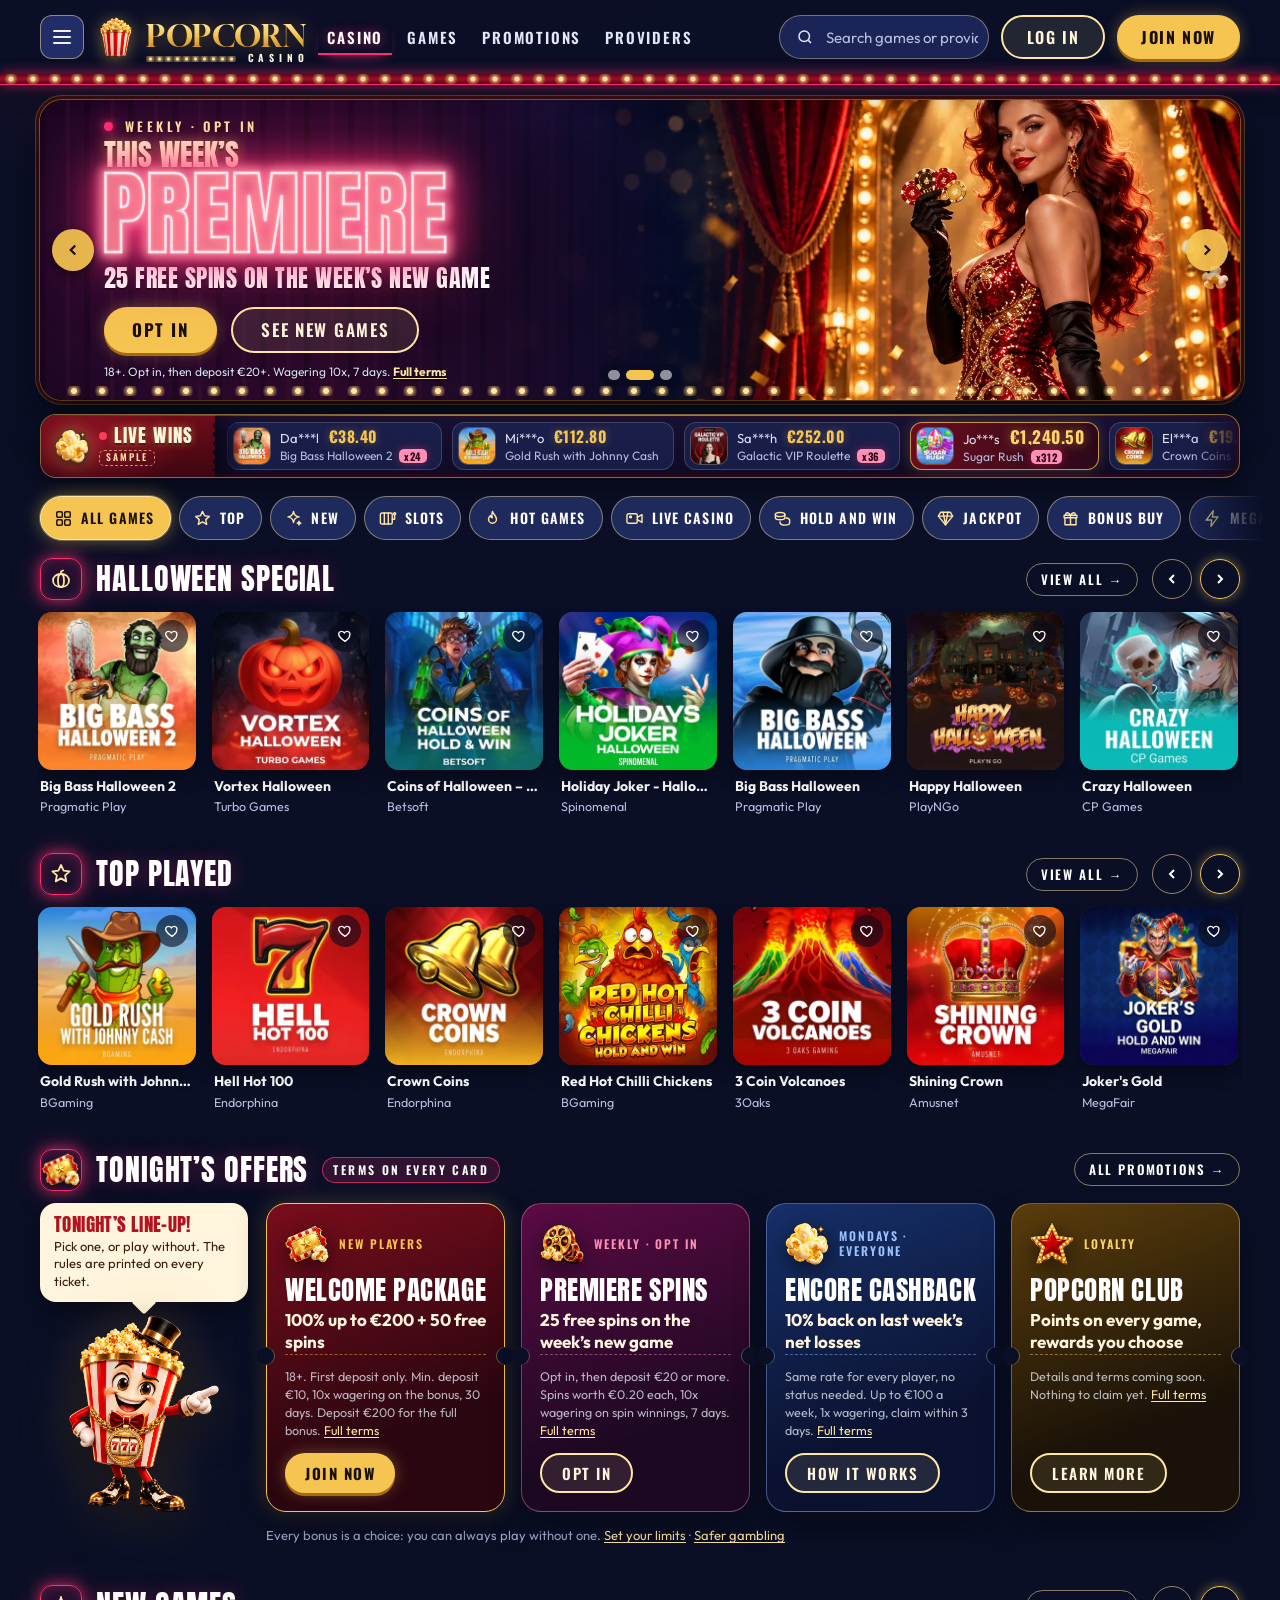
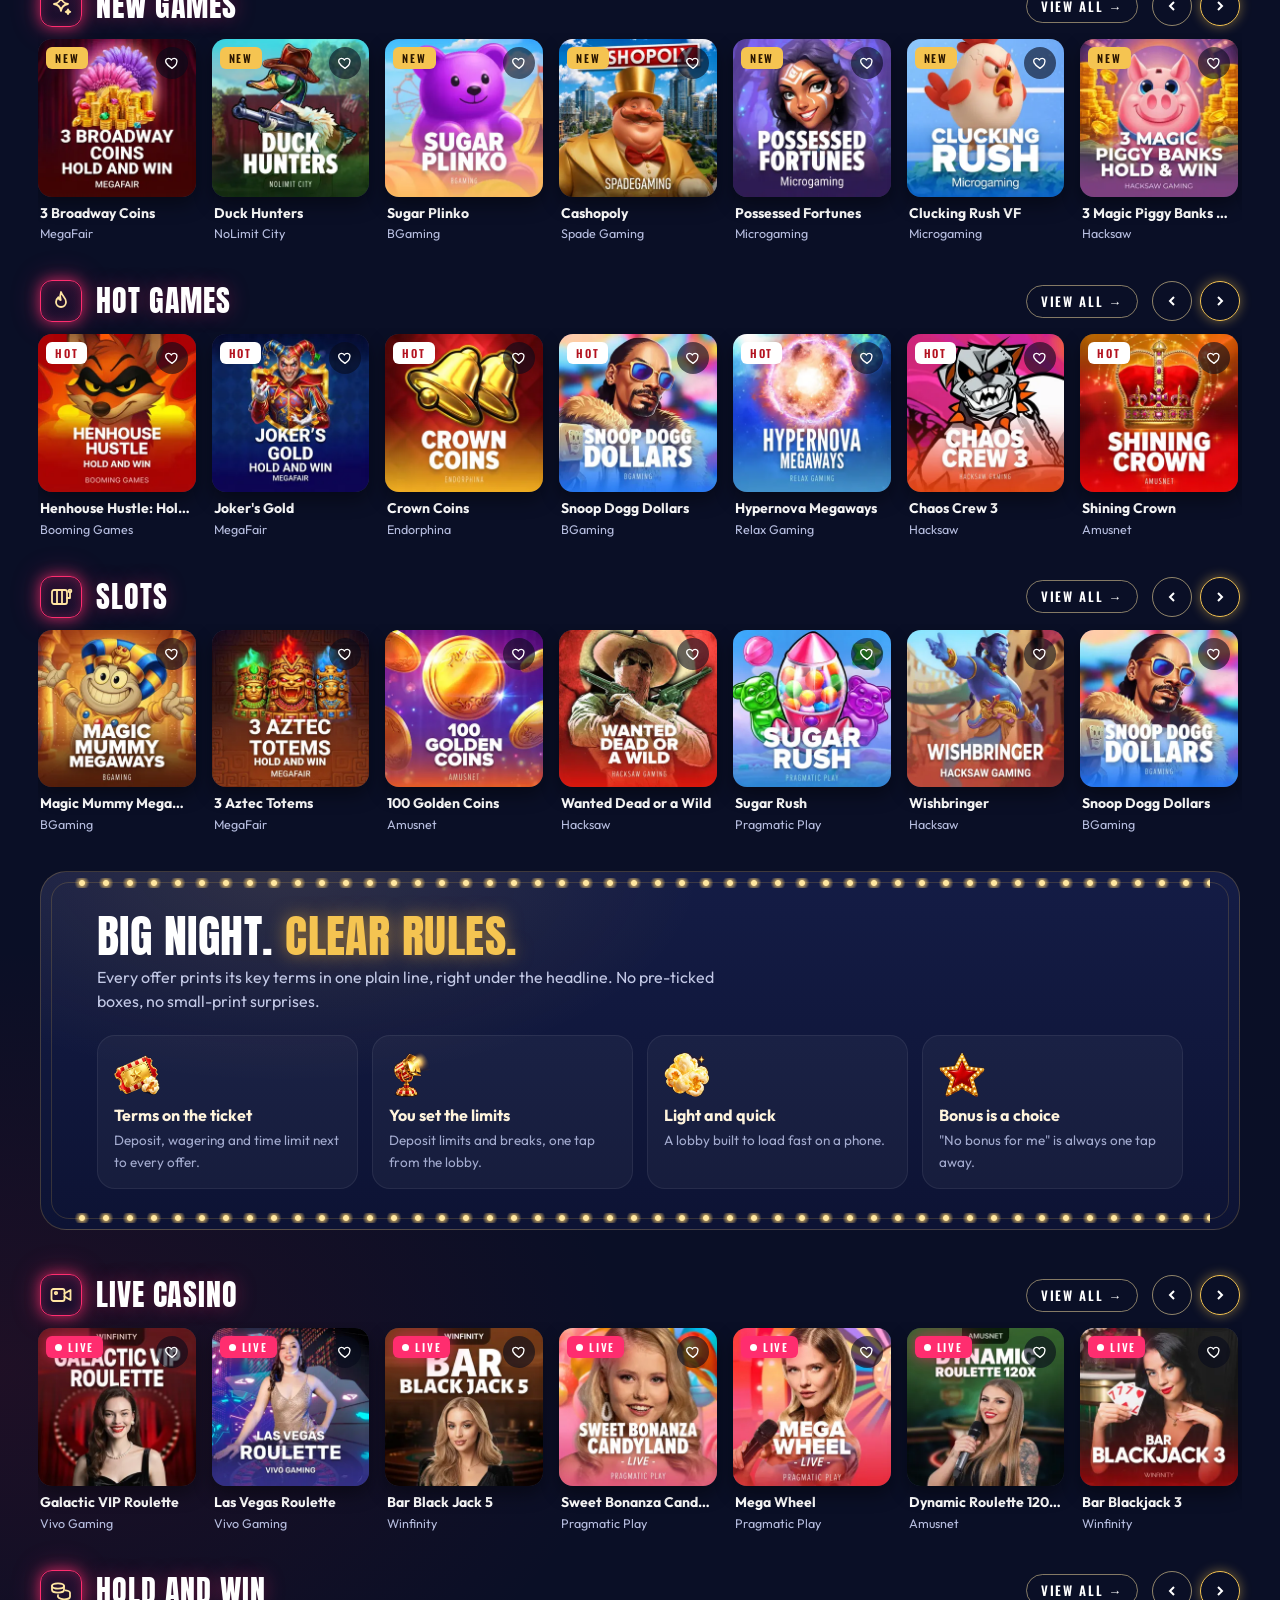
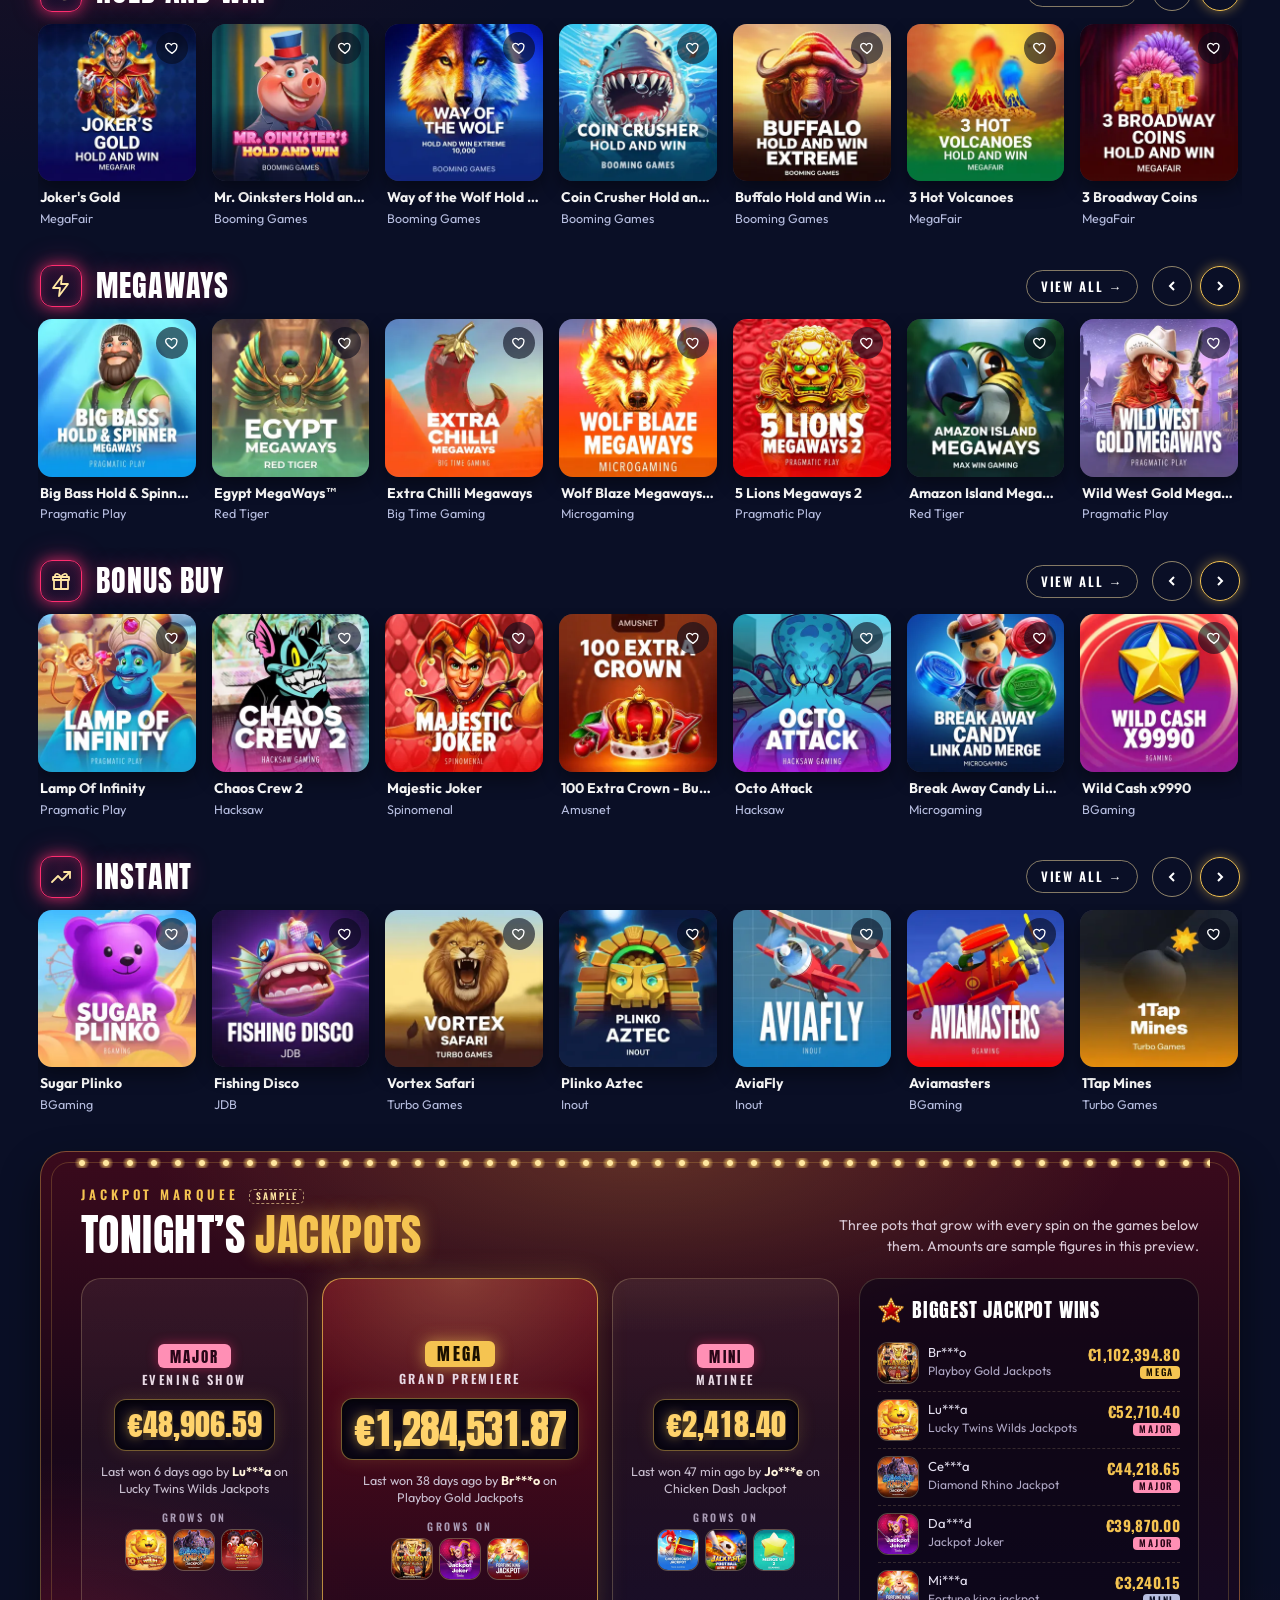
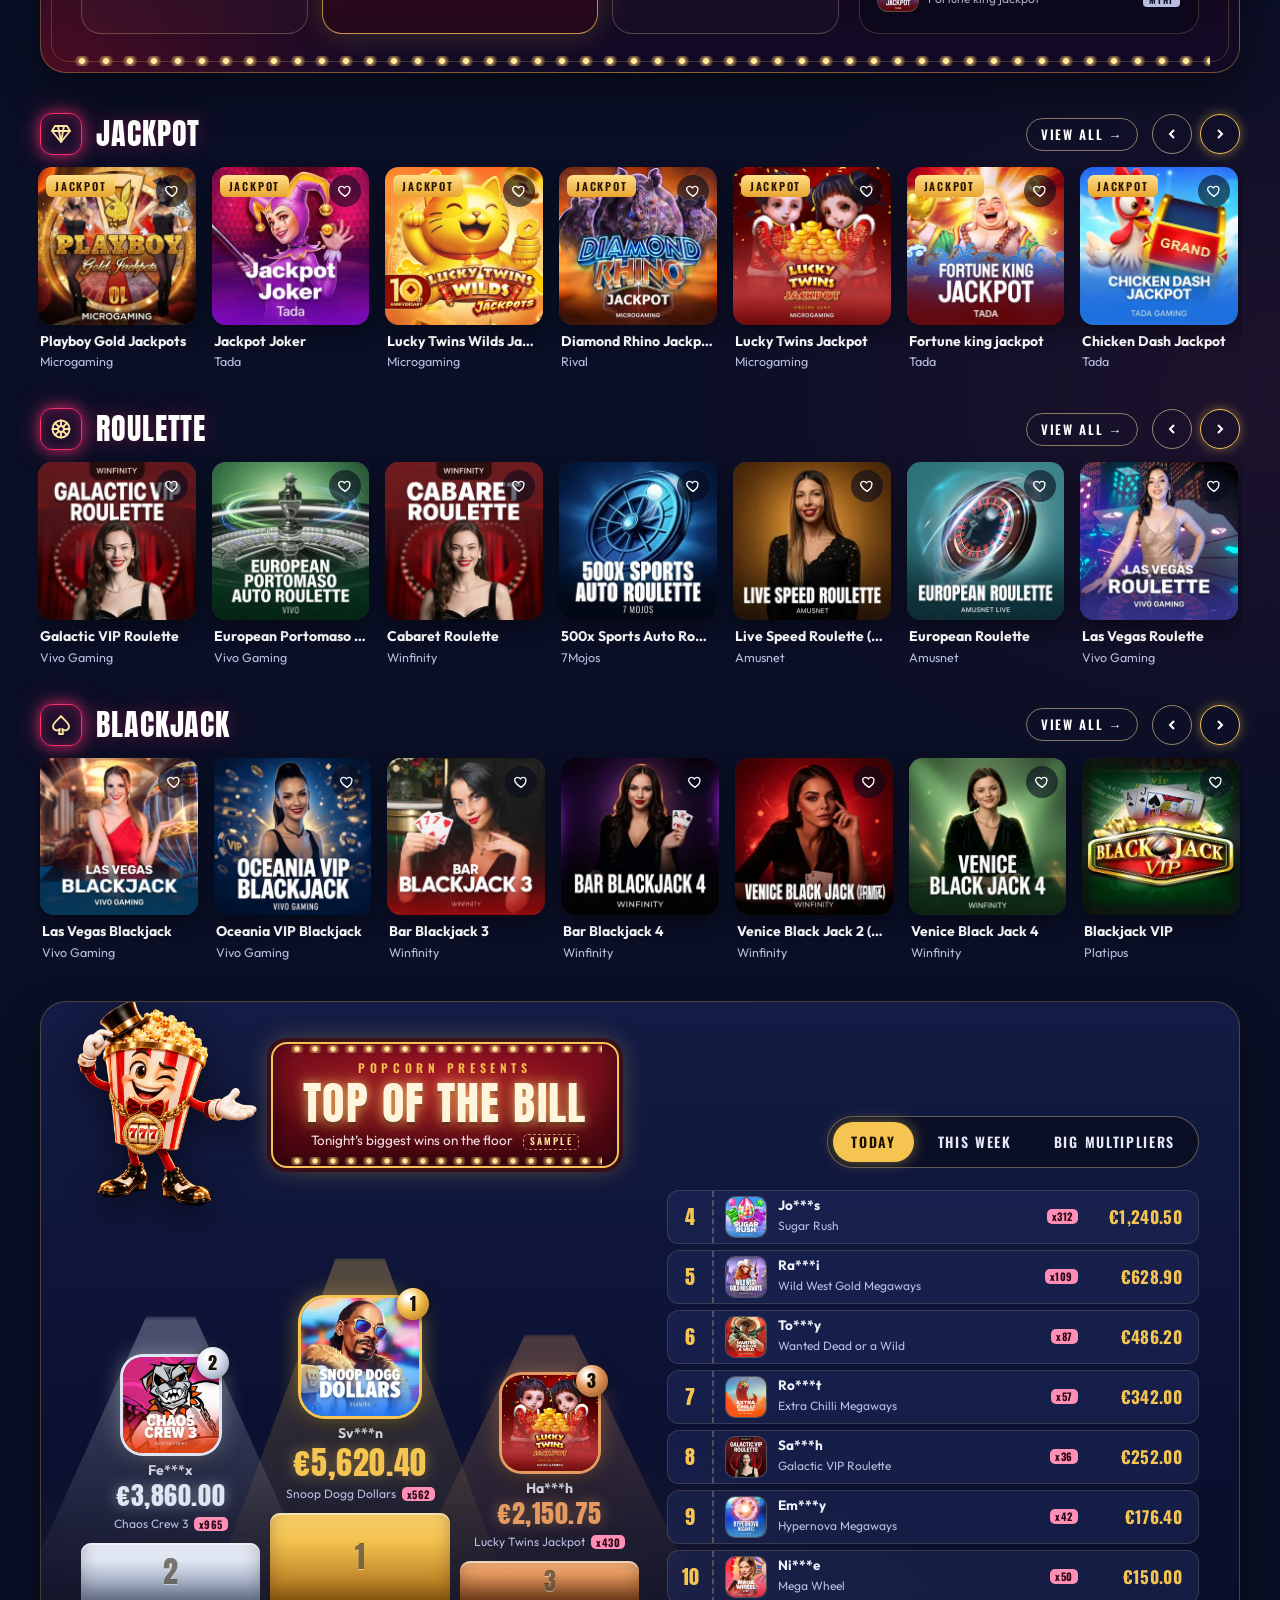
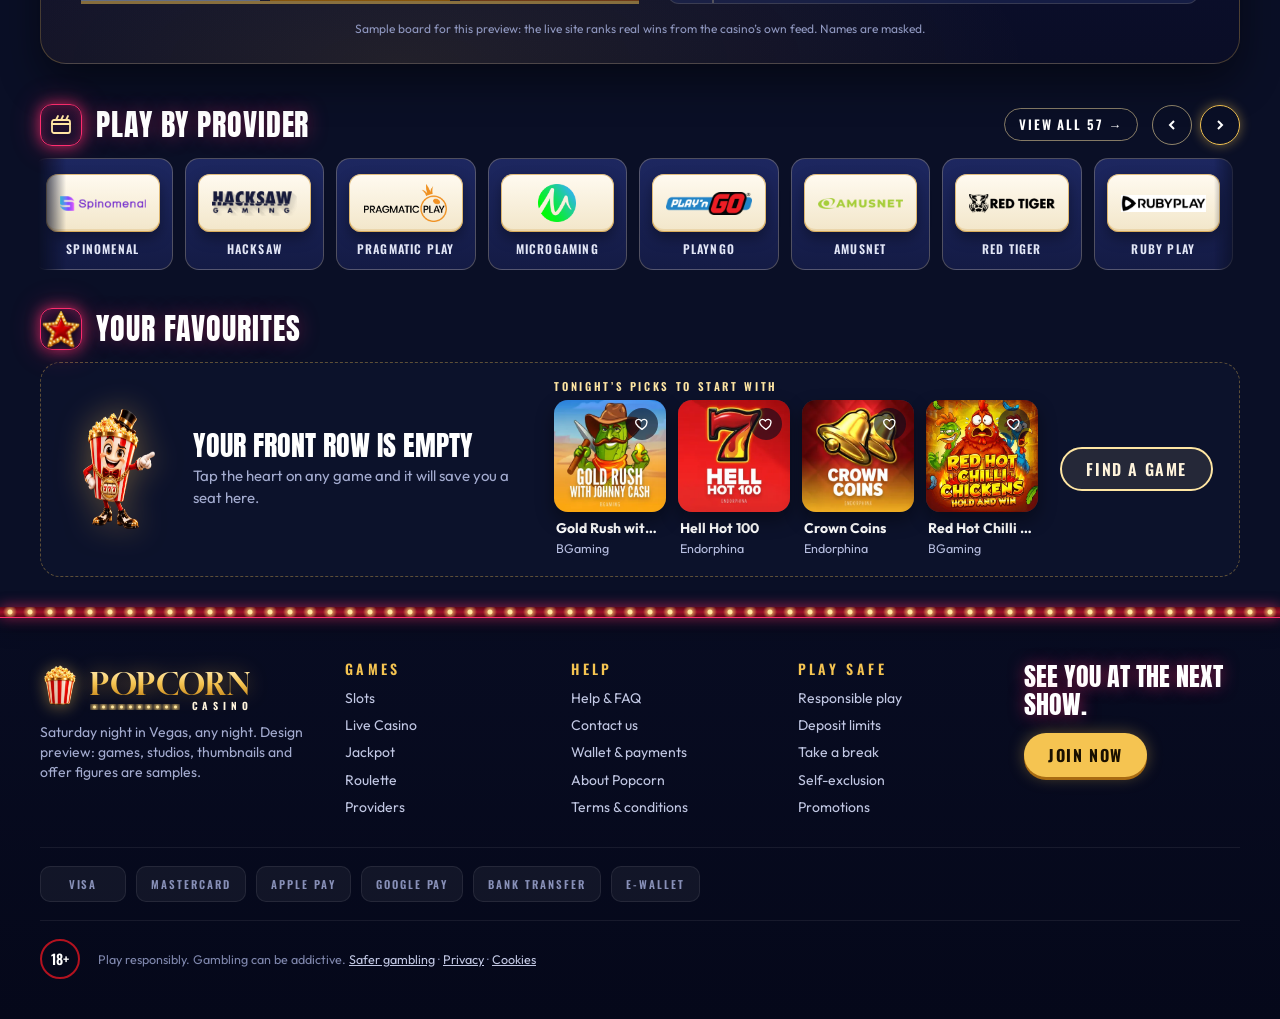
==== index.html @ 326f2937 "Popcorn lobby preview (sample content, not a live casino)" ====
<!doctype html>
<html lang="en">
<head>
<meta charset="utf-8">
<meta name="viewport" content="width=device-width, initial-scale=1, viewport-fit=cover">
<title>Popcorn Casino - It's showtime | Preview</title>
<meta name="robots" content="noindex, nofollow">
<meta name="description" content="Popcorn Casino preview: a Saturday-night-in-Vegas casino lobby. Design draft, not a live site.">
<link rel="icon" type="image/webp" href="assets/icons/bucket.webp">
<link rel="preload" as="image" href="assets/art/hero-stage.webp">
<link rel="stylesheet" href="assets/style.css">
<link rel="stylesheet" href="assets/v9.css">
<link rel="stylesheet" href="assets/v9b-wins.css">
<link rel="stylesheet" href="assets/v10-boards.css">
<link rel="stylesheet" href="assets/v10b-providers.css">
<link rel="stylesheet" href="assets/v11-site.css">
<link rel="stylesheet" href="assets/v12-flows.css">
</head>
<body>


<div class="loader" id="loader" aria-hidden="true">
  <div>
    <img class="loader-host" src="assets/showman/welcome.webp" alt="">
    <span class="pop-row"><img src="assets/icons/kernel.webp" alt=""><img src="assets/icons/kernel.webp" alt=""><img src="assets/icons/kernel.webp" alt=""></span>
    Curtain up&hellip;
  </div>
</div>

<header class="top" id="top">
  <div class="wrap">
    <button class="burger" id="burger" aria-label="Open menu" aria-controls="drawer" aria-expanded="false"><span></span></button>
    <a class="logo" href="#/" aria-label="Popcorn Casino home">
      <img src="assets/icons/bucket.webp" alt="">
      <span class="wordmark"><b>POPCORN</b><i>CASINO</i><span class="bulbs bulbs-mini"></span></span>
    </a>
    
    <nav class="nav" aria-label="Main">
      <a class="on" href="#/" data-nav="lobby">Casino</a><a href="#/games" data-nav="games">Games</a><a href="#/promotions" data-nav="promotions">Promotions</a><a href="#/providers" data-nav="providers">Providers</a>
    </nav>
    <div class="spacer"></div>
    <form class="search" id="searchForm" role="search" onsubmit="return false">
      <svg viewBox="0 0 24 24" fill="none" stroke="currentColor" stroke-width="2"><circle cx="11" cy="11" r="7"/><path d="m20 20-3.5-3.5"/></svg>
      <label class="sr" for="q">Search games or providers</label>
      <input id="q" type="search" placeholder="Search games or providers" autocomplete="off" enterkeyhint="search">
      <button type="button" class="search-x" id="searchClear" aria-label="Clear search">&times;</button>
    </form>
    <button class="search-btn" id="searchBtn" aria-label="Search games" aria-controls="searchForm"><svg viewBox="0 0 24 24" fill="none" stroke="currentColor" stroke-width="2.2"><circle cx="11" cy="11" r="7"/><path d="m20 20-3.5-3.5"/></svg></button>
    <a class="pill pill-ghost login" href="#/login">Log in</a>
    <a class="pill pill-gold" href="#/join">Join now</a>
  </div>
  <div class="velvet-strip"><span class="bulbs"></span></div>
</header>

<main class="wrap">

  
  <section class="bnr" id="bnr" aria-roledescription="carousel" aria-label="Featured offers">
    <div class="bnr-track" id="bnrTrack" aria-live="off">
      <article class="slide s1 on" aria-roledescription="slide" aria-label="1 of 3: Welcome bonus">
        <div class="s-art" aria-hidden="true"></div>
        <span class="footlights bulbs" aria-hidden="true"></span>
        
        <div class="hero-host mbox m-host-left" id="heroHost"><img src="assets/showman/host-left.webp" alt=""></div>
        <div class="s-copy">
          <div class="eyebrow"><span class="dot"></span>Welcome bonus &middot; new players</div>
          <h2 class="s-title"><span class="pre">Tonight it&rsquo;s</span><span class="neon" data-text="SHOWTIME">Showtime</span></h2>
          <p class="s-sub">100% up to &euro;200 + 50 free spins</p>
          <div class="ctas"><a class="pill pill-gold" href="#/join">Join now</a><a class="pill pill-ghost" href="#/games">Browse games</a></div>
          <p class="s-terms"><span class="t-std">18+. New players only.<span class="t-long"> Min. deposit &euro;10, 10x wagering on the bonus, 30 days.</span> </span><span class="t-short">18+ &middot; &euro;10 min &middot; 10x bonus &middot; 30 days &middot; </span><a href="#/promotions/welcome"><span class="t-std">Full terms</span><span class="t-short">Terms</span></a></p>
        </div>
      </article>
      <article class="slide s2" aria-roledescription="slide" aria-label="2 of 3: Premiere spins">
        <div class="s-art" aria-hidden="true"></div>
        <span class="footlights bulbs" aria-hidden="true"></span>
        <div class="s-copy">
          <div class="eyebrow"><span class="dot"></span>Weekly &middot; opt in</div>
          <h2 class="s-title"><span class="pre">This week&rsquo;s</span><span class="neon pink" data-text="PREMIERE">Premiere</span></h2>
          <p class="s-sub">25 free spins on the week&rsquo;s new game</p>
          <div class="ctas"><a class="pill pill-gold" href="#/promotions/premiere">Opt in</a><a class="pill pill-ghost" href="#/games/new">See new games</a></div>
          <p class="s-terms"><span class="t-std">18+. Opt in<span class="t-long">, then deposit &euro;20+. Wagering 10x, 7 days</span>. </span><span class="t-short">18+ &middot; Opt in &middot; &euro;20 min &middot; 10x &middot; 7 days &middot; </span><a href="#/promotions/premiere"><span class="t-std">Full terms</span><span class="t-short">Terms</span></a></p>
        </div>
      </article>
      <article class="slide s3" aria-roledescription="slide" aria-label="3 of 3: Popcorn Club">
        <div class="s-art" aria-hidden="true"></div>
        <span class="footlights bulbs" aria-hidden="true"></span>
        <img class="s3-host" src="assets/showman/welcome.webp" alt="" loading="lazy">
        <div class="s-copy">
          <div class="eyebrow"><span class="dot"></span>Loyalty &middot; every player</div>
          <h2 class="s-title"><span class="pre">Join the</span><span class="neon gold" data-text="POPCORN CLUB">Popcorn Club</span></h2>
          <p class="s-sub">Points on every game, rewards you choose</p>
          <div class="ctas"><a class="pill pill-gold" href="#/promotions/club">Learn more</a></div>
          <p class="s-terms">Details and terms coming soon.<span class="t-long"> Nothing to claim yet.</span></p>
        </div>
      </article>
    </div>
    <button class="bnr-arrow prev" id="bnrPrev" aria-label="Previous slide"><svg viewBox="0 0 24 24" fill="none" stroke="currentColor" stroke-width="3"><path d="m15 6-6 6 6 6"/></svg></button>
    <button class="bnr-arrow next" id="bnrNext" aria-label="Next slide"><svg viewBox="0 0 24 24" fill="none" stroke="currentColor" stroke-width="3"><path d="m9 6 6 6-6 6"/></svg></button>
    <div class="bnr-dots" id="bnrDots" role="tablist" aria-label="Choose slide">
      <button role="tab" class="on" aria-selected="true" aria-label="Slide 1"></button><button role="tab" aria-selected="false" aria-label="Slide 2"></button><button role="tab" aria-selected="false" aria-label="Slide 3"></button>
    </div>
  </section>

  
  <section class="wins" id="wins" aria-labelledby="winsTitle">
    <div class="wins-label">
      <img class="wins-kernel" src="assets/icons/kernel.webp" alt="">
      <span class="wins-text"><b id="winsTitle"><span class="live-dot" aria-hidden="true"></span>Live wins</b><small class="wins-sample" title="Sample wins for this preview. The live site shows the casino's real wins feed.">Sample</small></span>
    </div>
    <div class="wins-view"><div class="wins-track" id="winsTrack"></div></div>
  </section>

  
  <nav class="chips" id="chips" aria-label="Game categories"></nav>

  
  <section class="results" id="results" hidden aria-live="polite">
    <div class="rail-head"><span class="rail-icon" id="resIcon"></span><h2 id="resTitle" tabindex="-1">Results</h2><span class="tag" id="resCount"></span>
      <a class="more res-studios" id="resStudios" href="#/providers" hidden>&larr; All studios</a><a class="more" href="#/">&larr; Back to lobby</a></div>
    <div class="grid" id="resGrid"></div>
    <p class="res-more" id="resMore" hidden></p>
    <div class="empty noresults" id="noResults" hidden>
      <span class="empty-pop empty-host"><img src="assets/showman/point-right.webp" alt="" loading="lazy"></span>
      <div><b id="noResTitle">No games match</b><span id="noResText">Try a game name or a studio, like &ldquo;Pragmatic&rdquo; or &ldquo;Roulette&rdquo;.</span></div>
      <div class="picks-wrap"><small>Tonight&rsquo;s picks instead</small><div class="picks" id="noResPicks"></div></div>
    </div>
  </section>

  
  <section class="studios" id="studios" hidden aria-labelledby="stTitle">
    <div class="st-head">
      <img class="st-host" src="assets/showman/host-right.webp" alt="" loading="lazy">
      <div class="st-sign">
        <span class="bill-bulbs" aria-hidden="true"></span>
        <h1 id="stTitle" tabindex="-1"><small>Popcorn presents</small>The studios</h1>
        <span class="st-sub"><b id="stTotal"></b> studios &middot; <b id="stGames"></b> games in the lobby</span>
      </div>
      <a class="more st-back" href="#/">&larr; Back to lobby</a>
    </div>
    <div class="st-tools">
      <form class="st-search" role="search" onsubmit="return false">
        <svg viewBox="0 0 24 24" fill="none" stroke="currentColor" stroke-width="2" aria-hidden="true"><circle cx="11" cy="11" r="7"/><path d="m20 20-3.5-3.5"/></svg>
        <label class="sr" for="stQ">Search studios by name</label>
        <input id="stQ" type="search" placeholder="Search studios" autocomplete="off" enterkeyhint="search">
        <button type="button" class="search-x" id="stClear" aria-label="Clear studio search">&times;</button>
      </form>
      <div class="st-sort" role="group" aria-label="Sort studios">
        <button type="button" data-sort="games" aria-pressed="true">Most games</button><button type="button" data-sort="az" aria-pressed="false">A&ndash;Z</button>
      </div>
      <span class="st-found" id="stFound" aria-live="polite"></span>
    </div>
    <div class="st-grid" id="stGrid"></div>
    <div class="empty st-empty" id="stEmpty" hidden>
      <span class="empty-pop empty-host"><img src="assets/showman/point-right.webp" alt="" loading="lazy"></span>
      <div><b id="stEmptyTitle">No studio by that name</b><span>Try part of the name, like &ldquo;Play&rdquo; or &ldquo;Gaming&rdquo;.</span></div>
      <button type="button" class="pill pill-ghost" id="stReset">Show all studios</button>
    </div>
    <p class="st-foot">Studios and game counts are a sample snapshot. Studios without a logo file show their name. This preview carries
      thumbnails for the 101 games on the home page; the live site opens every studio&rsquo;s full list.</p>
  </section>

  
  <section class="page" id="page" hidden></section>

  <div id="lobby">
    <div id="rails-a"></div>

    
    <section class="offers" id="promos" aria-labelledby="offersTitle">
      <div class="rail-head">
        <span class="rail-icon"><img src="assets/icons/ticket.webp" alt=""></span><h2 id="offersTitle">Tonight&rsquo;s offers</h2>
        <span class="tag">TERMS ON EVERY CARD</span><a class="more" href="#/promotions">All<span class="long"> promotions</span> &rarr;</a>
      </div>
      <div class="offers-body">
        <div class="offers-host">
          <div class="host-say"><b>Tonight&rsquo;s line-up!</b>Pick one, or play without. The rules are printed on every ticket.</div>
          <div class="mbox m-point-right" id="offersHost"><img src="assets/showman/point-right.webp" alt="" loading="lazy"></div>
        </div>
        <div class="ocards">
          <article class="ocard lead" style="--oc:#f5c451;--obg:linear-gradient(160deg,#7a0d1c,#2a0610 70%)">
            <div class="ohead"><img class="oart" src="assets/icons/ticket.webp" alt="" loading="lazy"><span class="okind">New players</span></div>
            <h3><a href="#/promotions/welcome">Welcome package</a></h3>
            <p class="oval">100% up to &euro;200 + 50 free spins</p>
            <p class="oterms">18+. First deposit only. Min. deposit &euro;10, 10x wagering on the bonus, 30 days. Deposit &euro;200 for the full bonus. <a href="#/promotions/welcome">Full terms</a></p>
            <a class="pill pill-gold" href="#/join">Join now</a>
          </article>
          <article class="ocard" style="--oc:#ff8fb5;--obg:linear-gradient(160deg,#5c0b45,#1d0822 70%)">
            <div class="ohead"><img class="oart" src="assets/icons/reel.webp" alt="" loading="lazy"><span class="okind">Weekly &middot; opt in</span></div>
            <h3><a href="#/promotions/premiere">Premiere spins</a></h3>
            <p class="oval">25 free spins on the week&rsquo;s new game</p>
            <p class="oterms">Opt in, then deposit &euro;20 or more. Spins worth &euro;0.20 each, 10x wagering on spin winnings, 7 days. <a href="#/promotions/premiere">Full terms</a></p>
            <a class="pill pill-ghost" href="#/promotions/premiere">Opt in</a>
          </article>
          <article class="ocard" style="--oc:#9cc2ff;--obg:linear-gradient(160deg,#16306a,#0b1230 70%)">
            <div class="ohead"><img class="oart" src="assets/icons/kernel.webp" alt="" loading="lazy"><span class="okind">Mondays &middot; everyone</span></div>
            <h3><a href="#/promotions/encore">Encore cashback</a></h3>
            <p class="oval">10% back on last week&rsquo;s net losses</p>
            <p class="oterms">Same rate for every player, no status needed. Up to &euro;100 a week, 1x wagering, claim within 3 days. <a href="#/promotions/encore">Full terms</a></p>
            <a class="pill pill-ghost" href="#/promotions/encore">How it works</a>
          </article>
          <article class="ocard" id="club" style="--oc:#ffd36b;--obg:linear-gradient(160deg,#5a3d0c,#1a1208 70%)">
            <div class="ohead"><img class="oart" src="assets/icons/star.webp" alt="" loading="lazy"><span class="okind">Loyalty</span></div>
            <h3><a href="#/promotions/club">Popcorn Club</a></h3>
            <p class="oval">Points on every game, rewards you choose</p>
            <p class="oterms">Details and terms coming soon.<span class="t-long"> Nothing to claim yet.</span> <a href="#/promotions/club">Full terms</a></p>
            <a class="pill pill-ghost" href="#/promotions/club">Learn more</a>
          </article>
        </div>
      </div>
      <p class="offers-foot">Every bonus is a choice: you can always play without one. <a href="#/responsible/limits">Set your limits</a> &middot; <a href="#/responsible">Safer gambling</a></p>
    </section>

    <div id="rails-b"></div>

    
    <section class="encore" aria-label="Why Popcorn">
      <div class="frame"><span class="bulbs t"></span><span class="bulbs b"></span></div>
      <h2>Big night. <em>Clear rules.</em></h2>
      <p class="lead">Every offer prints its key terms in one plain line, right under the headline. No pre-ticked boxes, no small-print surprises.</p>
      <div class="perks">
        <div class="perk"><img src="assets/icons/ticket.webp" alt=""><b>Terms on the ticket</b><span>Deposit, wagering and time limit next to every offer.</span></div>
        <div class="perk"><img src="assets/icons/spotlight.webp" alt=""><b>You set the limits</b><span>Deposit limits and breaks, one tap from the lobby.</span></div>
        <div class="perk"><img src="assets/icons/kernel.webp" alt=""><b>Light and quick</b><span>A lobby built to load fast on a phone.</span></div>
        <div class="perk"><img src="assets/icons/star.webp" alt=""><b>Bonus is a choice</b><span>"No bonus for me" is always one tap away.</span></div>
      </div>
    </section>

    <div id="rails-c"></div>

    
    <section class="jpm" id="jackpots" aria-labelledby="jpTitle">
      <div class="jpm-frame" aria-hidden="true"><span class="bulbs t"></span><span class="bulbs b"></span></div>
      <div class="jpm-head">
        <div class="jpm-titles"><span class="jpm-kicker">Jackpot marquee<small class="b-sample" title="Sample jackpot values for this preview. The live site shows the casino's real jackpot feeds.">Sample</small></span>
          <h2 id="jpTitle">Tonight&rsquo;s <em>jackpots</em></h2></div>
        <p class="jpm-lead">Three pots that grow with every spin on the games below them. Amounts are sample figures in this preview.</p>
      </div>
      <div class="jpm-body">
        <div class="pots" id="pots"></div>
        <aside class="jpwins" aria-labelledby="jpwTitle">
          <h3 id="jpwTitle"><img src="assets/icons/star.webp" alt="">Biggest jackpot wins</h3>
          <ol class="jpw-list" id="jpwList"></ol>
        </aside>
      </div>
    </section>

    <div id="rails-d"></div>

    
    <section class="bill" id="bill" aria-labelledby="billTitle">
      <div class="bill-head">
        <img class="bill-host" src="assets/showman/host-right.webp" alt="" loading="lazy">
        <div class="bill-sign">
          <span class="bill-bulbs" aria-hidden="true"></span>
          <h2 id="billTitle"><small>Popcorn presents</small>Top of the Bill</h2>
          <span class="bill-sub">Tonight&rsquo;s biggest wins on the floor<small class="b-sample" title="Sample wins for this preview. The live site ranks the casino's real wins feed.">Sample</small></span>
        </div>
        <div class="bill-tabs" role="tablist" aria-label="Leaderboard period">
          <button role="tab" id="billTab-today" aria-controls="billPanel" aria-selected="true" data-board="today">Today</button>
          <button role="tab" id="billTab-week" aria-controls="billPanel" aria-selected="false" tabindex="-1" data-board="week">This week</button>
          <button role="tab" id="billTab-mult" aria-controls="billPanel" aria-selected="false" tabindex="-1" data-board="mult">Big multipliers</button>
        </div>
      </div>
      <div class="bill-panel" id="billPanel" role="tabpanel" aria-labelledby="billTab-today">
        <div class="podium" id="podium"></div>
        <ol class="bill-list" id="billList" start="4"></ol>
      </div>
      <p class="bill-foot">Sample board for this preview: the live site ranks real wins from the casino&rsquo;s own feed. Names are masked.</p>
    </section>

    
    <section class="rail provs" id="providers" aria-labelledby="provTitle" aria-roledescription="carousel">
      <div class="rail-head"><span class="rail-icon" data-icon="studio"></span><h2 id="provTitle">Play by provider</h2>
        <a class="more" href="#/providers" id="provAll">View all<span class="long" id="provAllN"></span> &rarr;</a>
        <div class="arrows"><button class="arrow prev" aria-label="Previous studios" aria-controls="provTrack"><svg viewBox="0 0 24 24" fill="none" stroke="currentColor" stroke-width="3"><path d="m15 6-6 6 6 6"/></svg></button><button class="arrow next" aria-label="Next studios" aria-controls="provTrack"><svg viewBox="0 0 24 24" fill="none" stroke="currentColor" stroke-width="3"><path d="m9 6 6 6-6 6"/></svg></button></div></div>
      <div class="track ptrack" id="provTrack" aria-live="off"></div>
    </section>

    
    <section class="rail" id="favs" aria-label="Your favourites">
      <div class="rail-head"><span class="rail-icon"><img src="assets/icons/star.webp" alt=""></span><h2>Your favourites</h2></div>
      <div class="empty" id="favEmpty">
        <span class="empty-pop empty-host"><img src="assets/showman/point-right.webp" alt="" loading="lazy"></span>
        <div><b>Your front row is empty</b><span>Tap the heart on any game and it will save you a seat here.</span></div>
        <div class="picks-wrap"><small>Tonight&rsquo;s picks to start with</small><div class="picks" id="favPicks"></div></div>
        <a class="pill pill-ghost" href="#/games/top">Find a game</a>
      </div>
    </section>
  </div>
</main>

<footer>
  <div class="velvet-strip"><span class="bulbs"></span></div>
  <div class="wrap">
    <div class="foot">
      <div class="brand">
        <a class="logo" href="#/"><img src="assets/icons/bucket.webp" alt=""><span class="wordmark"><b>POPCORN</b><i>CASINO</i><span class="bulbs bulbs-mini"></span></span></a>
        <p>Saturday night in Vegas, any night. Design preview: games, studios, thumbnails and offer figures are samples.</p>
      </div>
      <div><h4>Games</h4><ul><li><a href="#/games/slots">Slots</a></li><li><a href="#/games/live">Live Casino</a></li><li><a href="#/games/jackpot">Jackpot</a></li><li><a href="#/games/roulette">Roulette</a></li><li><a href="#/providers">Providers</a></li></ul></div>
      <div><h4>Help</h4><ul><li><a href="#/help">Help &amp; FAQ</a></li><li><a href="#/contact">Contact us</a></li><li><a href="#/deposit">Wallet &amp; payments</a></li><li><a href="#/about">About Popcorn</a></li><li><a href="#/terms">Terms &amp; conditions</a></li></ul></div>
      <div><h4>Play safe</h4><ul><li><a href="#/responsible">Responsible play</a></li><li><a href="#/responsible/limits">Deposit limits</a></li><li><a href="#/responsible/break">Take a break</a></li><li><a href="#/responsible/exclusion">Self-exclusion</a></li><li><a href="#/promotions">Promotions</a></li></ul></div>
      <div class="bye"><q>See you at the next show.</q><a class="pill pill-gold" href="#/join">Join now</a></div>
    </div>
    <div class="payrow" aria-label="Payment methods (sample)"><span>Visa</span><span>Mastercard</span><span>Apple Pay</span><span>Google Pay</span><span>Bank transfer</span><span>E-wallet</span></div>
    <div class="legal"><span class="age">18+</span><span>Play responsibly. Gambling can be addictive. <a href="#/responsible">Safer gambling</a> &middot; <a href="#/privacy">Privacy</a> &middot; <a href="#/privacy/cookies">Cookies</a></span>
      </div>
  </div>
</footer>


<nav class="tabbar" aria-label="Phone navigation">
  <button type="button" id="tabMenu" aria-controls="drawer"><svg viewBox="0 0 24 24"><path d="M4 7h16M4 12h16M4 17h16"/></svg>Menu</button>
  <a href="#/games" data-tab="games"><svg viewBox="0 0 24 24"><rect x="3" y="3" width="7" height="7" rx="1.5"/><rect x="14" y="3" width="7" height="7" rx="1.5"/><rect x="3" y="14" width="7" height="7" rx="1.5"/><rect x="14" y="14" width="7" height="7" rx="1.5"/></svg>Games</a>
  <a class="mid" href="#/join" data-tab="join"><span><img src="assets/showman/head.webp" alt=""></span>Join</a>
  <a href="#/promotions" data-tab="promotions"><svg viewBox="0 0 24 24"><path d="M3 8h18v4a2 2 0 0 0 0 4v4H3v-4a2 2 0 0 0 0-4z"/><path d="M14 8v12" stroke-dasharray="2 2"/></svg>Promos</a>
  <button type="button" id="tabSearch"><svg viewBox="0 0 24 24"><circle cx="11" cy="11" r="7"/><path d="m20 20-3.5-3.5"/></svg>Search</button>
</nav>


<div class="scrim" id="scrim" hidden></div>
<aside class="drawer" id="drawer" role="dialog" aria-modal="true" aria-label="Menu" hidden>
  <div class="d-head">
    <a class="logo" href="#/"><img src="assets/icons/bucket.webp" alt=""><span class="wordmark"><b>POPCORN</b><i>CASINO</i></span></a>
    <button class="d-close" id="drawerClose" aria-label="Close menu"><svg viewBox="0 0 24 24" fill="none" stroke="currentColor" stroke-width="2.4"><path d="M6 6l12 12M18 6 6 18"/></svg></button>
  </div>
  <div class="d-body">
    <div class="d-ctas"><a class="pill pill-gold" href="#/join">Join now</a><a class="pill pill-ghost" href="#/login">Log in</a></div>
    <nav class="d-sec" aria-label="Menu">
      <a class="d-link" href="#/"><i data-icon="home"></i>Casino lobby<span>&rsaquo;</span></a>
      <details class="d-games"><summary class="d-link"><i data-icon="grid"></i>Games<span>&rsaquo;</span></summary><div class="d-cats" id="drawerCats"></div></details>
      <a class="d-link" href="#/promotions"><i data-icon="gift"></i>Promotions<span>&rsaquo;</span></a>
      <a class="d-link" href="#/promotions/club"><i data-icon="crown"></i>Popcorn Club<span>&rsaquo;</span></a>
      <a class="d-link" href="#/providers"><i data-icon="studio"></i>Providers<span>&rsaquo;</span></a>
      <a class="d-link" href="#/help"><i data-icon="chat"></i>Help &amp; support<span>&rsaquo;</span></a>
    </nav>
    <div class="d-sec"><h3>Language</h3>
      <label class="d-lang"><i data-icon="globe"></i><span>Language</span><select aria-label="Language"><option>English</option><option>Deutsch</option><option>Fran&ccedil;ais</option></select></label>
    </div>
    <div class="d-sec"><h3>Help</h3>
      <a class="d-link sm" href="#/help/app"><i data-icon="phone"></i>Get the app<span>&rsaquo;</span></a>
      <a class="d-link sm" href="#/deposit"><i data-icon="wallet"></i>Wallet &amp; cashier<span>&rsaquo;</span></a>
    </div>
    <div class="d-sec"><h3>Legal &amp; play safe</h3>
      <a class="d-link sm" href="#/terms">Terms &amp; conditions<span>&rsaquo;</span></a>
      <a class="d-link sm" href="#/privacy">Privacy<span>&rsaquo;</span></a>
      <a class="d-link sm" href="#/privacy/cookies">Cookies<span>&rsaquo;</span></a>
      <a class="d-link sm" href="#/responsible">Responsible play<span>&rsaquo;</span></a>
      <a class="d-link sm" href="#/about">About Popcorn<span>&rsaquo;</span></a>
      <a class="d-link sm" href="#/contact">Contact us<span>&rsaquo;</span></a>
    </div>
    <p class="d-foot">18+ &middot; Play responsibly &middot; Design preview</p>
  </div>
</aside>

<script src="assets/catalog.js"></script>
<script src="assets/providers-all.js"></script>
<script src="assets/games-meta.js"></script>
<script src="assets/app.js"></script>
<script src="assets/v11-site.js"></script>
</body>
</html>
---- assets/style.css ----
@font-face {
  font-family: "Gloock";
  src: url(fonts/Gloock-Regular.woff2) format("woff2");
  font-display: swap;
}
@font-face {
  font-family: "Anton";
  src: url(fonts/Anton-Regular.woff2) format("woff2");
  font-display: swap;
}
@font-face {
  font-family: "Oswald";
  src: url(fonts/Oswald-Variable.woff2) format("woff2");
  font-weight: 200 700;
  font-display: swap;
}
@font-face {
  font-family: "Outfit";
  src: url(fonts/Outfit-Regular.woff2) format("woff2");
  font-weight: 400;
  font-display: swap;
}
@font-face {
  font-family: "Outfit";
  src: url(fonts/Outfit-Bold.woff2) format("woff2");
  font-weight: 700;
  font-display: swap;
}
:root {
  --navy-950: #070b1d;
  --navy-900: #0a0f26;
  --navy: #0e1430;
  --navy-700: #161e45;
  --navy-600: #1f2a5c;
  --velvet: #b3121f;
  --velvet-dark: #6e0912;
  --gold: #f5c451;
  --gold-hi: #ffe6a3;
  --gold-deep: #c98a1e;
  --cream: #fff4dc;
  --text: #eef0fa;
  --muted: #a3abcf;
  --bulb: #ffe7a0;
  --radius-card: 16px;
  --radius-pill: 999px;
  --glow-gold: 0 0 18px rgba(245, 196, 81, .55), 0 0 42px rgba(245, 160, 40, .25);
  --neon: #ff2d6f;
  --neon-hi: #ff8fb5;
  --glow-neon: 0 0 14px rgba(255, 45, 111, .55), 0 0 36px rgba(255, 45, 111, .28);
  --logo:
    "Gloock",
    "Bodoni MT",
    Georgia,
    serif;
  --display:
    "Anton",
    "Impact",
    "Arial Narrow",
    sans-serif;
  --condensed:
    "Oswald",
    "Arial Narrow",
    sans-serif;
  --body:
    "Outfit",
    "Segoe UI",
    system-ui,
    sans-serif;
  --wrap: 1360px;
}
* {
  box-sizing: border-box;
}
html {
  scroll-behavior: smooth;
}
body {
  margin: 0;
  background: var(--navy-900);
  color: var(--text);
  font: 400 15px/1.45 var(--body);
  background-image:
    radial-gradient(
      1200px 500px at 30% -120px,
      rgba(255, 45, 111, .12),
      transparent 70%),
    radial-gradient(
      900px 600px at 0% 40%,
      rgba(179, 18, 31, .12),
      transparent 70%),
    radial-gradient(
      900px 600px at 100% 70%,
      rgba(255, 45, 111, .08),
      transparent 70%);
}
img {
  display: block;
  max-width: 100%;
}
a {
  color: inherit;
  text-decoration: none;
}
button {
  font: inherit;
  color: inherit;
  cursor: pointer;
  border: 0;
  background: none;
}
.wrap {
  max-width: var(--wrap);
  margin: 0 auto;
  padding: 0 40px;
}
.sr {
  position: absolute;
  width: 1px;
  height: 1px;
  overflow: hidden;
  clip: rect(0 0 0 0);
}
.bulbs {
  --gap: 22px;
  --size: 7px;
  background:
    radial-gradient(
      circle,
      var(--bulb) 0 calc(var(--size) / 2 - 1px),
      rgba(255, 210, 110, .55) calc(var(--size) / 2),
      transparent calc(var(--size) / 2 + 4px)) 0 50% / var(--gap) 100% repeat-x;
  animation: chase 1.2s steps(2) infinite;
}
@keyframes chase {
  to {
    background-position: var(--gap) 50%;
  }
}
.top {
  position: sticky;
  top: 0;
  z-index: 50;
  background: rgba(10, 15, 38, .92);
  backdrop-filter: blur(10px);
}
.top .wrap {
  display: flex;
  align-items: center;
  gap: 28px;
  height: 74px;
}
.burger {
  width: 44px;
  height: 44px;
  border-radius: 12px;
  border: 1px solid rgba(255, 255, 255, .12);
  display: grid;
  place-items: center;
  background: var(--navy-700);
}
.burger span,
.burger span::before,
.burger span::after {
  display: block;
  width: 18px;
  height: 2px;
  background: var(--text);
  border-radius: 2px;
  position: relative;
}
.burger span::before,
.burger span::after {
  content: "";
  position: absolute;
  left: 0;
}
.burger span::before {
  top: -6px;
}
.burger span::after {
  top: 6px;
}
.logo {
  display: flex;
  align-items: center;
  gap: 10px;
  flex: none;
}
.logo img {
  width: 40px;
  height: 40px;
  object-fit: contain;
  filter: drop-shadow(0 2px 8px rgba(245, 196, 81, .45));
  transform-origin: 50% 90%;
}
.logo:hover img {
  animation: hop .6s ease;
}
.wordmark {
  position: relative;
  line-height: 1;
  padding: 6px 0 9px;
}
.wordmark b {
  font: 400 31px/1 var(--logo);
  letter-spacing: .02em;
  display: block;
  background:
    linear-gradient(
      180deg,
      var(--gold-hi) 10%,
      var(--gold) 50%,
      var(--gold-deep) 95%);
  -webkit-background-clip: text;
  background-clip: text;
  color: transparent;
  filter: drop-shadow(0 0 10px rgba(245, 180, 60, .45));
}
.wordmark i {
  font: 700 10px/1 var(--condensed);
  letter-spacing: .48em;
  color: var(--cream);
  position: absolute;
  right: -2px;
  bottom: -3px;
  font-style: normal;
}
.wordmark .bulbs-mini {
  position: absolute;
  left: 0;
  right: 70px;
  bottom: -2px;
  height: 6px;
  --gap: 9px;
  --size: 4px;
}
.nav {
  display: flex;
  gap: 6px;
  font: 600 15px/1 var(--condensed);
  letter-spacing: .12em;
  text-transform: uppercase;
}
.nav a {
  white-space: nowrap;
  padding: 10px 14px;
  border-radius: var(--radius-pill);
  color: #c9cfe9;
  transition: color .2s, background .2s;
}
.nav a:hover {
  color: var(--gold);
  background: rgba(245, 196, 81, .08);
}
.nav a.on {
  color: #fff;
  box-shadow: inset 0 -2px 0 var(--neon), 0 6px 14px -8px var(--neon);
  border-radius: 0;
  text-shadow: 0 0 12px rgba(255, 45, 111, .7);
}
.spacer {
  flex: 1;
}
.search {
  display: flex;
  align-items: center;
  gap: 10px;
  width: 260px;
  height: 44px;
  padding: 0 16px;
  border-radius: var(--radius-pill);
  background: var(--navy-700);
  border: 1px solid rgba(255, 255, 255, .08);
  color: var(--muted);
}
.search svg {
  width: 18px;
  height: 18px;
  flex: none;
}
.pill {
  display: inline-flex;
  align-items: center;
  justify-content: center;
  gap: 8px;
  height: 44px;
  padding: 0 24px;
  border-radius: var(--radius-pill);
  font: 600 16px/1 var(--condensed);
  letter-spacing: .1em;
  text-transform: uppercase;
  white-space: nowrap;
  transition:
    transform .15s,
    box-shadow .2s,
    background .2s;
}
.pill:active {
  transform: translateY(1px) scale(.98);
}
.pill-ghost {
  border: 1.5px solid rgba(255, 244, 220, .55);
  color: var(--cream);
}
.pill-ghost:hover {
  border-color: var(--gold);
  color: var(--gold);
}
.pill-gold {
  color: #2a1600;
  background:
    linear-gradient(
      180deg,
      #ffe08a,
      var(--gold) 45%,
      #e9a42f);
  box-shadow: 0 4px 0 #a86b12, var(--glow-gold);
}
.pill-gold:hover {
  box-shadow:
    0 4px 0 #a86b12,
    0 0 26px rgba(245, 196, 81, .8),
    0 0 60px rgba(245, 160, 40, .35);
  transform: translateY(-1px);
}
.pill-lg {
  height: 58px;
  padding: 0 40px;
  font-size: 20px;
}
.velvet-strip {
  height: 10px;
  background:
    linear-gradient(
      180deg,
      #5a0716,
      #9c0f2a 50%,
      #5a0716);
  box-shadow:
    0 1px 0 var(--neon),
    0 0 14px rgba(255, 45, 111, .65),
    0 8px 22px rgba(0, 0, 0, .45);
  position: relative;
}
.velvet-strip .bulbs {
  position: absolute;
  inset: 0;
  --gap: 22px;
  --size: 6px;
}
.hero {
  margin-top: 18px;
}
.stage {
  position: relative;
  height: 572px;
  border-radius: 24px;
  overflow: hidden;
  isolation: isolate;
  background: #12060a url(art/hero-stage.webp) 50% 0 / cover no-repeat;
  box-shadow:
    0 30px 60px rgba(0, 0, 0, .6),
    0 0 0 1px rgba(245, 196, 81, .45),
    0 0 0 5px rgba(60, 8, 14, .9),
    0 0 0 6px rgba(245, 196, 81, .3),
    0 0 80px rgba(255, 150, 40, .14);
}
.stage::before {
  content: "";
  position: absolute;
  inset: 0;
  z-index: 0;
  pointer-events: none;
  background:
    radial-gradient(
      520px 330px at 38% 52%,
      rgba(10, 3, 6, .62),
      rgba(10, 3, 6, .25) 60%,
      transparent 78%),
    radial-gradient(
      420px 240px at 36% 44%,
      rgba(255, 170, 60, .10),
      transparent 70%);
}
.stage::after {
  content: "";
  position: absolute;
  inset: 0;
  pointer-events: none;
  background:
    linear-gradient(
      180deg,
      transparent 80%,
      rgba(10, 4, 8, .55));
}
.hero-host {
  --h: 292px;
  --u: calc(var(--h) / 100);
  position: absolute;
  z-index: 3;
  right: 26px;
  bottom: 14px;
  height: var(--h);
  width: auto;
  filter: drop-shadow(0 16px 22px rgba(0, 0, 0, .65)) drop-shadow(0 0 30px rgba(255, 190, 80, .28));
  transform-origin: 50% 100%;
  animation: bob 3.6s ease-in-out infinite;
}
.footlights {
  position: absolute;
  z-index: 3;
  left: 24px;
  right: 24px;
  bottom: 6px;
  height: 12px;
  --gap: 30px;
  --size: 8px;
  pointer-events: none;
}
.beam {
  position: absolute;
  top: -40px;
  width: 300px;
  height: 560px;
  pointer-events: none;
  mix-blend-mode: screen;
  opacity: .45;
  background:
    linear-gradient(
      180deg,
      rgba(255, 222, 150, .6),
      rgba(255, 200, 110, .08) 75%,
      transparent);
  clip-path: polygon(44% 0, 56% 0, 100% 100%, 0 100%);
  filter: blur(8px);
  transform-origin: 50% 0;
}
.beam.b1 {
  right: 170px;
  opacity: .3;
  animation: sweep 8s ease-in-out infinite alternate;
}
@keyframes sweep {
  from {
    transform: rotate(12deg);
  }
  to {
    transform: rotate(-12deg);
  }
}
.offer {
  position: absolute;
  z-index: 2;
  left: 196px;
  top: 70px;
  bottom: 44px;
  width: 680px;
  display: flex;
  flex-direction: column;
  justify-content: center;
}
.plus {
  color: var(--gold);
  font: 700 1em/1 var(--body);
  margin: 0 2px;
}
.eyebrow {
  font: 600 15px/1 var(--condensed);
  letter-spacing: .3em;
  text-transform: uppercase;
  color: var(--gold-hi);
  display: flex;
  align-items: center;
  gap: 12px;
}
.eyebrow .dot {
  width: 9px;
  height: 9px;
  border-radius: 50%;
  background: var(--neon);
  box-shadow: 0 0 10px var(--neon), 0 0 22px var(--neon);
  animation: blink 1.6s infinite;
}
.offer h1 {
  margin: 12px 0 6px;
  font: 400 52px/0.9 var(--display);
  text-transform: uppercase;
  color: #fff;
  letter-spacing: .01em;
}
.offer h1 .pre {
  display: block;
  font-size: 50px;
  color: #fff1cf;
  text-shadow:
    0 2px 0 rgba(0, 0, 0, .6),
    0 0 14px rgba(255, 196, 80, .7),
    0 0 30px rgba(255, 150, 40, .35);
}
.offer h1 .neon {
  position: relative;
  display: block;
  font-size: 152px;
  line-height: .92;
  letter-spacing: .015em;
  margin-left: -4px;
  color: rgba(255, 200, 90, .1);
  -webkit-text-stroke: 3.5px #fff4d6;
  filter: drop-shadow(0 0 1.5px #fff) drop-shadow(0 0 6px #ffc54d) drop-shadow(0 0 16px rgba(255, 170, 40, .85)) drop-shadow(0 0 38px rgba(235, 30, 50, .6));
  animation: flicker 6s infinite;
}
.offer h1 .neon::before {
  content: attr(data-text);
  position: absolute;
  inset: 0;
  color: transparent;
  -webkit-text-stroke: 10px rgba(255, 40, 60, .42);
  filter: blur(5px);
  z-index: -1;
}
@keyframes flicker {
  0%, 91%, 94%, 100% {
    opacity: 1;
  }
  92% {
    opacity: .55;
  }
  93% {
    opacity: .9;
  }
  93.5% {
    opacity: .6;
  }
}
.terms a.full {
  color: var(--gold-hi);
  font-weight: 700;
}
.offer .sub {
  font: 400 30px/1.15 var(--display);
  text-transform: uppercase;
  letter-spacing: .02em;
  color: #fff;
  margin: 10px 0 24px;
  text-shadow: 0 2px 0 rgba(0, 0, 0, .45);
}
.ctas {
  display: flex;
  gap: 14px;
  align-items: center;
}
.terms {
  margin: 16px 0 0;
  font-size: 12.5px;
  color: #b9bfdc;
  max-width: 520px;
}
.terms a {
  text-decoration: underline;
  text-underline-offset: 2px;
}
.sparks {
  position: absolute;
  z-index: 1;
  left: 0;
  right: 0;
  bottom: -30px;
  height: 10px;
  pointer-events: none;
}
.sparks img {
  position: absolute;
  bottom: 0;
  width: 20px;
  opacity: 0;
  filter: drop-shadow(0 0 8px rgba(255, 200, 90, .9));
  animation: rise 7s linear infinite;
}
.sparks img:nth-child(1) {
  left: 64%;
  animation-delay: 0s;
}
.sparks img:nth-child(2) {
  left: 72%;
  width: 14px;
  animation-delay: 1.2s;
}
.sparks img:nth-child(3) {
  left: 58%;
  width: 16px;
  animation-delay: 2.6s;
}
.sparks img:nth-child(4) {
  left: 80%;
  animation-delay: 3.7s;
  width: 12px;
}
.sparks img:nth-child(5) {
  left: 68%;
  width: 18px;
  animation-delay: 4.9s;
}
.sparks img:nth-child(6) {
  left: 88%;
  width: 12px;
  animation-delay: 5.8s;
}
@keyframes rise {
  0% {
    opacity: 0;
    transform: translate(0, 0) rotate(0);
  }
  15% {
    opacity: .9;
  }
  80% {
    opacity: .7;
  }
  100% {
    opacity: 0;
    transform: translate(40px, -470px) rotate(320deg);
  }
}
.hero-dots {
  position: absolute;
  z-index: 4;
  left: 50%;
  bottom: 16px;
  transform: translateX(-50%);
  display: flex;
  gap: 8px;
}
.hero-dots i {
  width: 8px;
  height: 8px;
  border-radius: 9px;
  background: rgba(255, 255, 255, .35);
}
.hero-dots i.on {
  width: 26px;
  background: var(--gold);
  box-shadow: var(--glow-gold);
}
.hero-dots {
  bottom: 26px;
}
.chips {
  display: flex;
  gap: 10px;
  margin: 8px -24px 12px;
  overflow-x: auto;
  scrollbar-width: none;
  padding: 16px 24px;
}
.chips::-webkit-scrollbar {
  display: none;
}
.chip {
  flex: none;
  display: inline-flex;
  align-items: center;
  gap: 10px;
  height: 50px;
  padding: 0 22px 0 18px;
  border-radius: var(--radius-pill);
  background:
    linear-gradient(
      180deg,
      var(--navy-700),
      #121a3d);
  border: 1px solid rgba(255, 255, 255, .08);
  font: 600 15px/1 var(--condensed);
  letter-spacing: .1em;
  text-transform: uppercase;
  color: #dfe3f6;
  transition:
    border-color .2s,
    transform .15s,
    box-shadow .2s;
}
.chip svg {
  width: 22px;
  height: 22px;
  fill: none;
  stroke: var(--gold);
  stroke-width: 1.8;
  stroke-linejoin: round;
  stroke-linecap: round;
  filter: drop-shadow(0 0 4px rgba(245, 196, 81, .6));
}
.chip:hover {
  border-color: var(--neon);
  transform: translateY(-2px);
  box-shadow: 0 0 16px rgba(255, 45, 111, .35);
}
.chip:hover svg {
  stroke: #fff;
  filter: drop-shadow(0 0 6px var(--neon));
}
.chip.on {
  background:
    linear-gradient(
      180deg,
      #ff2d6f,
      #b3121f);
  border-color: #ff8fb5;
  color: #fff;
  box-shadow:
    0 0 0 1px rgba(255, 143, 181, .4),
    0 0 18px rgba(255, 45, 111, .75),
    0 0 44px rgba(255, 45, 111, .35);
  text-shadow: 0 0 10px rgba(255, 255, 255, .5);
}
.chip.on svg {
  stroke: #fff;
  filter: drop-shadow(0 0 5px #fff);
}
.chip .count {
  font-weight: 400;
  color: var(--muted);
  font-size: 13px;
}
@keyframes hop {
  0%, 100% {
    transform: translateY(0) rotate(0);
  }
  35% {
    transform: translateY(-6px) rotate(-8deg);
  }
  70% {
    transform: translateY(0) rotate(5deg);
  }
}
.rail {
  margin: 0 0 34px;
}
.rail-head {
  display: flex;
  align-items: center;
  gap: 14px;
  margin-bottom: 14px;
}
.rail-icon.host img {
  width: 40px;
  height: 40px;
  object-fit: contain;
}
.rail-icon {
  width: 46px;
  height: 46px;
  border-radius: 12px;
  display: grid;
  place-items: center;
  background:
    radial-gradient(
      circle at 50% 30%,
      #2a1030,
      #0d0f2a);
  border: 1.5px solid var(--neon);
  box-shadow:
    0 0 14px rgba(255, 45, 111, .7),
    0 0 30px rgba(255, 45, 111, .3),
    inset 0 0 12px rgba(255, 45, 111, .35);
}
.rail-icon img {
  width: 38px;
  height: 38px;
  object-fit: contain;
  filter: drop-shadow(0 2px 3px rgba(0, 0, 0, .4));
}
.rail-head h2 {
  margin: 0;
  font: 400 36px/1 var(--display);
  letter-spacing: .03em;
  text-transform: uppercase;
  color: #fff;
  text-shadow: 0 0 20px rgba(255, 45, 111, .35);
}
.rail-head .tag {
  font: 600 12px/1 var(--condensed);
  letter-spacing: .2em;
  color: #fff;
  background: rgba(255, 45, 111, .16);
  border: 1px solid rgba(255, 45, 111, .7);
  border-radius: 99px;
  padding: 6px 10px;
}
.rail-head .more {
  margin-left: auto;
  font: 600 14px/1 var(--condensed);
  letter-spacing: .2em;
  color: #d6dbf2;
  text-transform: uppercase;
}
.rail-head .more:hover {
  color: var(--gold);
}
.arrows {
  display: flex;
  gap: 8px;
}
.arrow {
  width: 40px;
  height: 40px;
  border-radius: 50%;
  border: 1.5px solid rgba(255, 255, 255, .2);
  display: grid;
  place-items: center;
  transition: border-color .2s, box-shadow .2s;
}
.arrow:hover,
.arrow.next {
  border-color: var(--neon);
  color: #fff;
  box-shadow: 0 0 14px rgba(255, 45, 111, .55);
}
.arrow svg {
  width: 16px;
  height: 16px;
}
.track {
  display: grid;
  grid-auto-flow: column;
  grid-auto-columns: calc((100% - 6 * 16px) / 7);
  gap: 16px;
  overflow-x: auto;
  scroll-snap-type: x mandatory;
  scrollbar-width: none;
  padding: 6px 2px 10px;
  margin: -6px -2px 0;
}
.track::-webkit-scrollbar {
  display: none;
}
.card {
  position: relative;
  aspect-ratio: 3 / 4;
  border-radius: var(--radius-card);
  overflow: hidden;
  scroll-snap-align: start;
  isolation: isolate;
  background: var(--navy-700);
  box-shadow: 0 10px 24px rgba(0, 0, 0, .45), inset 0 0 0 1px rgba(255, 230, 170, .12);
  transition: transform .22s cubic-bezier(.2, .8, .3, 1.2), box-shadow .22s;
}
.card .art {
  position: absolute;
  inset: 0;
  width: 100%;
  height: 100%;
  object-fit: cover;
  z-index: -2;
  transition: transform .4s;
}
.card::after {
  content: "";
  position: absolute;
  inset: 0;
  z-index: -1;
  background:
    linear-gradient(
      180deg,
      transparent 46%,
      rgba(6, 8, 24, .3) 60%,
      rgba(6, 8, 24, .94));
}
.card .name {
  position: absolute;
  left: 10px;
  right: 10px;
  bottom: 26px;
  text-align: center;
  font: 400 27px/0.95 var(--display);
  text-transform: uppercase;
  letter-spacing: .01em;
  color: #fff;
  text-shadow: 0 2px 0 rgba(0, 0, 0, .7), 0 0 14px rgba(0, 0, 0, .6);
}
.card .name b {
  display: block;
  font-weight: 400;
  color: var(--gold);
  font-size: .74em;
  letter-spacing: .05em;
  text-shadow: 0 2px 0 rgba(0, 0, 0, .7), 0 0 12px rgba(245, 160, 40, .6);
}
.card .studio {
  position: absolute;
  left: 0;
  right: 0;
  bottom: 9px;
  text-align: center;
  font: 500 9.5px/1 var(--condensed);
  letter-spacing: .3em;
  color: rgba(255, 244, 220, .72);
  text-transform: uppercase;
}
.card .fav {
  position: absolute;
  top: 9px;
  right: 9px;
  width: 34px;
  height: 34px;
  border-radius: 50%;
  display: grid;
  place-items: center;
  background: rgba(7, 10, 28, .55);
  backdrop-filter: blur(4px);
}
.card .fav svg {
  width: 17px;
  height: 17px;
  fill: none;
  stroke: #fff;
  stroke-width: 2;
  transition: transform .2s;
}
.card .fav.on svg {
  fill: var(--velvet);
  stroke: #ff8a95;
  animation: hop .5s;
}
.badge {
  position: absolute;
  top: 10px;
  left: 10px;
  font: 600 11px/1 var(--condensed);
  letter-spacing: .16em;
  padding: 6px 9px 5px;
  border-radius: 6px;
  text-transform: uppercase;
}
.badge.new {
  background: var(--gold);
  color: #2a1600;
}
.badge.live {
  background: var(--neon);
  box-shadow: var(--glow-neon);
  color: #fff;
  display: flex;
  align-items: center;
  gap: 6px;
}
.badge.live::before {
  content: "";
  width: 7px;
  height: 7px;
  border-radius: 50%;
  background: #fff;
  animation: blink 1.4s infinite;
}
.badge.jp {
  background:
    linear-gradient(
      180deg,
      #ffe08a,
      #e9a42f);
  color: #2a1600;
}
.badge.pop {
  background: #fff;
  color: #b3121f;
}
@keyframes blink {
  50% {
    opacity: .25;
  }
}
.card .play {
  position: absolute;
  inset: 0;
  display: grid;
  place-items: center;
  opacity: 0;
  transition: opacity .2s;
  background: rgba(7, 10, 28, .35);
}
.card .play span {
  width: 62px;
  height: 62px;
  border-radius: 50%;
  display: grid;
  place-items: center;
  background:
    linear-gradient(
      180deg,
      #ffe08a,
      var(--gold) 45%,
      #e9a42f);
  box-shadow: var(--glow-gold);
  transform: scale(.7);
  transition: transform .25s cubic-bezier(.2, .8, .3, 1.4);
}
.card .play svg {
  width: 24px;
  height: 24px;
  fill: #2a1600;
  margin-left: 4px;
}
.card:hover {
  transform: translateY(-6px);
  box-shadow:
    0 18px 34px rgba(0, 0, 0, .55),
    0 0 0 2px var(--neon),
    0 0 22px rgba(255, 45, 111, .7),
    0 0 60px rgba(255, 45, 111, .3);
}
.card:hover .art {
  transform: scale(1.06);
}
.card:hover .play {
  opacity: 1;
}
.card:hover .play span {
  transform: scale(1);
}
.card.loading {
  display: grid;
  place-items: center;
  background:
    linear-gradient(
      110deg,
      #141b40 30%,
      #1d2759 50%,
      #141b40 70%);
  background-size: 220% 100%;
  animation: shimmer 1.6s linear infinite;
}
.card.loading::after {
  display: none;
}
.card.loading .ld {
  text-align: center;
  font: 600 13px/1.2 var(--condensed);
  letter-spacing: .2em;
  color: var(--muted);
  text-transform: uppercase;
}
.card.loading .pop-row {
  margin-bottom: 10px;
}
@keyframes shimmer {
  to {
    background-position: -120% 0;
  }
}
.offers {
  position: relative;
  margin: 4px 0 40px;
  scroll-margin-top: 96px;
}
.offers-body {
  display: grid;
  grid-template-columns: 208px 1fr;
  gap: 18px;
  align-items: end;
}
.offers-host {
  position: relative;
  align-self: stretch;
  display: flex;
  flex-direction: column;
  justify-content: flex-end;
  align-items: center;
}
.offers-host .mbox {
  --h: 196px;
  --u: calc(var(--h) / 100);
  position: relative;
  height: var(--h);
  width: auto;
  filter: drop-shadow(0 14px 18px rgba(0, 0, 0, .55)) drop-shadow(0 0 24px rgba(255, 190, 80, .2));
  transform-origin: 50% 100%;
  animation: bob 3.6s ease-in-out infinite;
}
.host-say {
  position: relative;
  margin: 0 0 14px;
  padding: 12px 14px;
  border-radius: 16px;
  background: var(--cream);
  color: #3a1d06;
  font: 400 13px/1.35 var(--body);
  box-shadow: 0 10px 24px rgba(0, 0, 0, .4);
}
.host-say b {
  display: block;
  font: 400 19px/1.05 var(--display);
  text-transform: uppercase;
  letter-spacing: .02em;
  color: var(--velvet);
  margin-bottom: 3px;
}
.host-say::after {
  content: "";
  position: absolute;
  left: 50%;
  bottom: -9px;
  width: 18px;
  height: 18px;
  background: var(--cream);
  transform: translateX(-50%) rotate(45deg);
  border-radius: 3px;
}
.ocards {
  display: grid;
  grid-template-columns: repeat(4, 1fr);
  gap: 16px;
}
.ocard {
  position: relative;
  isolation: isolate;
  display: flex;
  flex-direction: column;
  min-height: 278px;
  padding: 18px;
  border-radius: 20px;
  border: 1px solid color-mix(in srgb, var(--oc) 40%, transparent);
  background: var(--obg);
  box-shadow: 0 16px 30px rgba(0, 0, 0, .35);
  transition: transform .2s, box-shadow .2s;
}
.ocard::before,
.ocard::after {
  content: "";
  position: absolute;
  top: 143px;
  width: 18px;
  height: 18px;
  border-radius: 50%;
  background: var(--navy-900);
}
.ocard::before {
  left: -10px;
  box-shadow: inset -1px 0 0 color-mix(in srgb, var(--oc) 40%, transparent);
}
.ocard::after {
  right: -10px;
  box-shadow: inset 1px 0 0 color-mix(in srgb, var(--oc) 40%, transparent);
}
.ocard.lead {
  border-color: var(--gold);
  box-shadow: 0 16px 30px rgba(0, 0, 0, .35), 0 0 22px rgba(245, 196, 81, .22);
}
.ocard:hover {
  transform: translateY(-3px);
  box-shadow: 0 18px 34px rgba(0, 0, 0, .45), 0 0 22px color-mix(in srgb, var(--oc) 35%, transparent);
}
.ohead {
  display: flex;
  align-items: center;
  gap: 10px;
  min-height: 44px;
}
.oart {
  width: 44px;
  height: 44px;
  object-fit: contain;
  flex: none;
  filter: drop-shadow(0 6px 10px rgba(0, 0, 0, .5));
}
.okind {
  font: 600 12px/1.2 var(--condensed);
  letter-spacing: .16em;
  text-transform: uppercase;
  color: var(--oc);
}
.ocard h3 {
  margin: 10px 0 6px;
  white-space: nowrap;
  font: 400 27px/1 var(--display);
  text-transform: uppercase;
  letter-spacing: .02em;
  color: #fff;
}
.oval {
  margin: 0 0 12px;
  height: 46px;
  font: 700 17px/1.3 var(--body);
  color: var(--cream);
  padding-bottom: 16px;
  border-bottom: 1.5px dashed color-mix(in srgb, var(--oc) 45%, transparent);
}
.oterms {
  margin: 0 0 14px;
  font-size: 12.5px;
  line-height: 1.45;
  color: rgba(238, 240, 250, .74);
  flex: 1;
}
.oterms a,
.offers-foot a {
  color: var(--gold-hi);
  text-decoration: underline;
  text-underline-offset: 2px;
}
.ocard .pill {
  align-self: flex-start;
  height: 40px;
  padding: 0 20px;
  font-size: 15px;
}
.offers-foot {
  margin: 14px 0 0 226px;
  font-size: 13px;
  color: var(--muted);
}
.encore {
  position: relative;
  margin: 8px 0 44px;
  border-radius: 26px;
  overflow: hidden;
  isolation: isolate;
  padding: 40px 56px;
  background:
    radial-gradient(
      600px 300px at 20% 0%,
      rgba(245, 196, 81, .12),
      transparent 70%),
    linear-gradient(
      180deg,
      #141c45,
      #0d1334);
  border: 1px solid rgba(245, 196, 81, .22);
}
.encore .frame {
  position: absolute;
  inset: 10px;
  border-radius: 18px;
  pointer-events: none;
  border: 1px solid rgba(245, 196, 81, .18);
}
.encore .frame .bulbs {
  position: absolute;
  left: 18px;
  right: 18px;
  height: 10px;
  --gap: 24px;
  --size: 7px;
}
.encore .frame .bulbs.t {
  top: -5px;
}
.encore .frame .bulbs.b {
  bottom: -5px;
  animation-direction: reverse;
}
.encore h2 {
  margin: 0 0 6px;
  font: 400 46px/1.05 var(--display);
  text-transform: uppercase;
  letter-spacing: .01em;
  color: #fff;
}
.encore h2 em {
  font-style: normal;
  color: var(--gold);
  text-shadow: 0 0 18px rgba(245, 180, 60, .55);
}
.encore p.lead {
  margin: 0 0 22px;
  color: #c3c9e6;
  font-size: 16px;
  max-width: 640px;
}
.perks {
  display: grid;
  grid-template-columns: repeat(4, 1fr);
  gap: 14px;
}
.perk {
  background: rgba(255, 255, 255, .04);
  border: 1px solid rgba(255, 255, 255, .07);
  border-radius: 18px;
  padding: 16px;
}
.perk img {
  width: 46px;
  height: 46px;
  object-fit: contain;
  margin-bottom: 8px;
}
.perk b {
  display: block;
  font: 700 16px/1.2 var(--body);
  color: var(--cream);
  margin-bottom: 4px;
}
.perk span {
  font-size: 13.5px;
  color: var(--muted);
}
.empty {
  display: flex;
  align-items: center;
  gap: 22px;
  padding: 18px 26px;
  border-radius: 20px;
  border: 1.5px dashed rgba(245, 196, 81, .35);
  background: rgba(14, 20, 48, .6);
}
.empty-pop {
  position: relative;
  width: 96px;
  height: 96px;
  flex: none;
  display: grid;
  place-items: center;
}
.empty-pop.empty-host {
  width: 104px;
  height: 120px;
}
.empty-host img {
  width: auto;
  height: 120px;
  filter: drop-shadow(0 10px 14px rgba(0, 0, 0, .5));
}
.empty-pop img {
  width: 72px;
  filter: drop-shadow(0 0 16px rgba(255, 196, 80, .35));
}
.empty-pop {
  order: 0;
}
.empty > div:not(.picks-wrap) {
  order: 1;
  flex: 1;
}
.picks-wrap {
  order: 2;
}
.empty .pill {
  order: 3;
}
.picks-wrap small {
  display: block;
  margin-bottom: 8px;
  font: 600 11px/1 var(--condensed);
  letter-spacing: .24em;
  text-transform: uppercase;
  color: var(--gold-hi);
}
.picks {
  display: grid;
  grid-template-columns: repeat(4, 112px);
  gap: 12px;
}
.picks .card .name {
  font-size: 17px;
  bottom: 10px;
}
.picks .card .studio,
.picks .card .badge {
  display: none;
}
.picks .card .fav {
  width: 28px;
  height: 28px;
  top: 6px;
  right: 6px;
}
.picks .card .play span {
  width: 44px;
  height: 44px;
}
.empty-pop i {
  position: absolute;
  top: 8px;
  left: 50%;
  width: 14px;
  height: 12px;
  border-radius: 50% 50% 45% 55%;
  background:
    radial-gradient(
      circle at 40% 35%,
      #fff8e0,
      #ffd36b 70%);
  box-shadow: 0 0 10px rgba(255, 210, 110, .8);
  opacity: 0;
  animation: popk 2.4s ease-out infinite;
}
.empty-pop i:nth-child(2) {
  --x: -38px;
  --y: -26px;
  --r: -200deg;
}
.empty-pop i:nth-child(3) {
  --x: 30px;
  --y: -34px;
  --r: 220deg;
  animation-delay: .8s;
}
.empty-pop i:nth-child(4) {
  --x: 4px;
  --y: -44px;
  --r: 160deg;
  animation-delay: 1.6s;
}
@keyframes popk {
  0% {
    opacity: 0;
    transform: translate(-50%, 0) scale(.4);
  }
  15% {
    opacity: 1;
  }
  100% {
    opacity: 0;
    transform: translate(calc(-50% + var(--x)), var(--y)) scale(1) rotate(var(--r));
  }
}
.pop-row {
  display: flex;
  justify-content: center;
  gap: 10px;
}
.pop-row img {
  width: 30px;
  animation: kpop .9s cubic-bezier(.3, .7, .4, 1.4) infinite alternate;
  filter: drop-shadow(0 0 10px rgba(255, 200, 90, .8));
}
.pop-row img:nth-child(2) {
  animation-delay: .3s;
}
.pop-row img:nth-child(3) {
  animation-delay: .6s;
}
@keyframes kpop {
  from {
    transform: translateY(0) scale(.85);
  }
  to {
    transform: translateY(-16px) scale(1.1) rotate(25deg);
  }
}
.empty b {
  display: block;
  font: 400 28px/1.1 var(--display);
  text-transform: uppercase;
  color: #fff;
  margin-bottom: 4px;
}
.empty span {
  color: var(--muted);
}
.empty .pill {
  margin-left: auto;
}
footer {
  margin-top: 30px;
  background:
    linear-gradient(
      180deg,
      #080c22,
      #05081a);
  border-top: 1px solid rgba(245, 196, 81, .18);
  position: relative;
}
footer .velvet-strip {
  position: absolute;
  left: 0;
  right: 0;
  top: -1px;
  height: 10px;
}
footer .velvet-strip .bulbs {
  --gap: 20px;
  --size: 6px;
}
.foot {
  display: grid;
  grid-template-columns: 1.4fr repeat(3, 1fr) 1.1fr;
  gap: 30px;
  padding: 54px 0 30px;
}
.foot h4 {
  margin: 0 0 12px;
  font: 600 14px/1 var(--condensed);
  letter-spacing: .24em;
  text-transform: uppercase;
  color: var(--gold);
}
.foot ul {
  list-style: none;
  margin: 0;
  padding: 0;
  display: grid;
  gap: 8px;
  color: #c2c8e4;
  font-size: 14px;
}
.foot ul a:hover {
  color: var(--gold);
}
.foot .brand p {
  color: var(--muted);
  font-size: 14px;
  max-width: 300px;
}
.foot .bye {
  display: flex;
  flex-direction: column;
  align-items: flex-start;
  gap: 14px;
}
.foot .bye q {
  font: 400 26px/1.1 var(--display);
  text-transform: uppercase;
  color: #fff;
  quotes: none;
  text-shadow: 0 0 16px rgba(255, 45, 111, .5);
}
.payrow {
  display: flex;
  flex-wrap: wrap;
  gap: 10px;
  padding: 18px 0;
  border-top: 1px solid rgba(255, 255, 255, .07);
}
.payrow span {
  height: 36px;
  min-width: 86px;
  padding: 0 14px;
  display: grid;
  place-items: center;
  border-radius: 10px;
  background: rgba(255, 255, 255, .05);
  border: 1px solid rgba(255, 255, 255, .08);
  color: #8890b8;
  font: 600 11px/1 var(--condensed);
  letter-spacing: .18em;
  text-transform: uppercase;
}
.legal {
  display: flex;
  align-items: center;
  gap: 18px;
  padding: 18px 0 40px;
  color: #7f87ad;
  font-size: 12.5px;
  border-top: 1px solid rgba(255, 255, 255, .07);
}
.legal .age {
  width: 40px;
  height: 40px;
  border-radius: 50%;
  border: 2px solid var(--velvet);
  display: grid;
  place-items: center;
  font: 600 14px/1 var(--condensed);
  color: #fff;
  flex: none;
}
.legal a {
  text-decoration: underline;
  color: #c2c8e4;
}
.tabbar {
  display: none;
}
.loader {
  position: fixed;
  inset: 0;
  z-index: 100;
  display: grid;
  place-items: center;
  background: var(--navy-900);
  transition: opacity .5s, visibility .5s;
}
.loader.done {
  opacity: 0;
  visibility: hidden;
}
.loader div {
  text-align: center;
  font: 400 22px/1 var(--display);
  letter-spacing: .18em;
  color: #fff;
  text-transform: uppercase;
  text-shadow: 0 0 14px var(--neon);
}
.loader .pop-row {
  margin-bottom: 18px;
}
.loader .pop-row img {
  width: 42px;
}
.loader-host {
  width: 150px;
  margin: 0 auto 10px;
  animation: bob 1.6s ease-in-out infinite;
  filter: drop-shadow(0 12px 22px rgba(0, 0, 0, .5));
}
@media (max-width: 1200px) {
  .search {
    width: 44px;
    padding: 0 13px;
  }
  .search span {
    display: none;
  }
  .track {
    grid-auto-columns: calc((100% - 4 * 16px) / 5.4);
  }
  .hero-host {
    display: none;
  }
  .offers-body {
    grid-template-columns: 1fr;
  }
  .offers-host {
    display: none;
  }
  .offers-foot {
    margin-left: 0;
  }
  .ocards {
    grid-template-columns: repeat(2, 1fr);
  }
  .perks {
    grid-template-columns: repeat(2, 1fr);
  }
  .foot {
    grid-template-columns: repeat(3, 1fr);
  }
}
@media (max-width: 760px) {
  body {
    font-size: 14px;
    padding-bottom: 84px;
  }
  .wrap {
    padding: 0 14px;
  }
  .top .wrap {
    height: 62px;
    gap: 10px;
  }
  .nav,
  .search,
  .burger {
    display: none;
  }
  .logo img {
    width: 32px;
    height: 32px;
  }
  .wordmark b {
    font-size: 25px;
  }
  .wordmark i {
    font-size: 8px;
  }
  .pill {
    height: 38px;
    padding: 0 15px;
    font-size: 14px;
  }
  .velvet-strip {
    height: 12px;
  }
  .velvet-strip .bulbs {
    --gap: 20px;
    --size: 6px;
  }
  .hero {
    margin-top: 14px;
  }
  .stage {
    height: 700px;
    border-radius: 20px;
    background: #12060a url(art/hero-stage-phone.webp) 50% 0 / cover no-repeat;
  }
  .stage::before {
    background:
      radial-gradient(
        260px 150px at 50% 17%,
        rgba(10, 3, 6, .6),
        transparent 75%),
      linear-gradient(
        180deg,
        rgba(10, 4, 8, 0) 0%,
        rgba(10, 4, 8, 0) 62%,
        rgba(10, 4, 8, .82) 78%,
        rgba(10, 4, 8, .96));
  }
  .offer {
    left: 16px;
    right: 16px;
    top: 52px;
    bottom: 30px;
    width: auto;
    text-align: center;
    align-items: center;
    justify-content: space-between;
  }
  .o-top,
  .o-bot {
    display: flex;
    flex-direction: column;
    align-items: center;
    width: 100%;
  }
  .footlights {
    left: 12px;
    right: 12px;
    bottom: 4px;
    --gap: 22px;
    --size: 6px;
  }
  .eyebrow {
    justify-content: center;
    font-size: 12px;
    letter-spacing: .24em;
  }
  .offer h1 {
    margin: 8px 0 2px;
  }
  .offer h1 .pre {
    font-size: 30px;
  }
  .offer h1 .neon {
    font-size: 84px;
    -webkit-text-stroke: 2px #fff3cf;
    margin-left: 0;
  }
  .offer h1 .neon::before {
    -webkit-text-stroke: 6px rgba(255, 45, 111, .35);
  }
  .offer .sub {
    font-size: 21px;
    margin: 6px 0 16px;
  }
  .ctas {
    justify-content: center;
    width: 100%;
  }
  .ctas .pill-ghost {
    display: none;
  }
  .pill-lg {
    height: 54px;
    width: 100%;
    font-size: 19px;
  }
  .terms {
    font-size: 11.5px;
    margin: 12px auto 0;
  }
  .beam.b1 {
    right: 20px;
  }
  .hero-dots {
    bottom: 12px;
    display: none;
  }
  .hero-host {
    display: block;
    --h: 166px;
    right: 0;
    bottom: 204px;
  }
  .sparks {
    display: none;
  }
  .chips {
    margin: 6px -14px 8px;
    padding: 12px 14px;
    gap: 8px;
  }
  .chip {
    height: 44px;
    padding: 0 16px 0 14px;
    font-size: 13px;
  }
  .chip svg {
    width: 19px;
    height: 19px;
  }
  .rail {
    margin-bottom: 26px;
  }
  .rail-head {
    gap: 10px;
    margin-bottom: 10px;
  }
  .rail-icon {
    width: 38px;
    height: 38px;
    border-radius: 12px;
  }
  .rail-icon img {
    width: 31px;
    height: 31px;
  }
  .rail-head h2 {
    font-size: 27px;
  }
  .rail-head .tag,
  .arrows {
    display: none;
  }
  .rail-head .more {
    font-size: 12px;
  }
  .track {
    grid-auto-columns: 42%;
    gap: 10px;
    margin: -6px -14px 0;
    padding: 6px 14px 10px;
    scroll-padding: 0 14px;
  }
  .card .name {
    font-size: 22px;
    bottom: 22px;
  }
  .offers {
    margin-bottom: 28px;
    scroll-margin-top: 76px;
  }
  .offers-host {
    display: flex;
    flex-direction: row-reverse;
    justify-content: flex-end;
    align-items: flex-end;
    gap: 10px;
    margin: -2px 0 2px;
  }
  .offers-host .mbox {
    --h: 118px;
    flex: none;
  }
  .host-say {
    margin: 0 0 22px;
    font-size: 12.5px;
  }
  .host-say b {
    font-size: 17px;
  }
  .host-say::after {
    left: -6px;
    bottom: 20px;
    transform: rotate(45deg);
  }
  .ocards {
    display: grid;
    grid-auto-flow: column;
    grid-template-columns: none;
    grid-auto-columns: 78%;
    gap: 12px;
    overflow-x: auto;
    scroll-snap-type: x mandatory;
    margin: 0 -14px;
    padding: 4px 14px 12px;
    scroll-padding: 0 14px;
    scrollbar-width: none;
  }
  .ocards::-webkit-scrollbar {
    display: none;
  }
  .ocard {
    scroll-snap-align: start;
    min-height: 262px;
  }
  .offers-foot {
    font-size: 12.5px;
    margin-top: 8px;
  }
  .offers .rail-head h2 {
    white-space: nowrap;
  }
  .offers .more .long {
    display: none;
  }
  .encore {
    padding: 28px 20px 30px;
  }
  .encore h2 {
    font-size: 34px;
  }
  .perks {
    grid-template-columns: 1fr 1fr;
    gap: 10px;
  }
  .perk {
    padding: 12px;
  }
  .empty {
    flex-wrap: wrap;
    justify-content: center;
    text-align: center;
    padding: 18px;
  }
  .empty .pill {
    margin: 0 auto;
  }
  .picks-wrap {
    width: 100%;
  }
  .picks {
    grid-template-columns: repeat(4, 1fr);
    gap: 8px;
  }
  .picks .card .name {
    font-size: 14px;
  }
  .foot {
    grid-template-columns: 1fr 1fr;
    gap: 22px;
    padding-top: 40px;
  }
  .foot .brand,
  .foot .bye {
    grid-column: 1 / -1;
  }
  .legal {
    flex-wrap: wrap;
  }
  .tabbar {
    display: grid;
    grid-template-columns: repeat(5, 1fr);
    position: fixed;
    left: 0;
    right: 0;
    bottom: 0;
    z-index: 60;
    height: 72px;
    padding: 0 6px env(safe-area-inset-bottom);
    background: rgba(9, 13, 34, .96);
    backdrop-filter: blur(10px);
    border-top: 1px solid rgba(245, 196, 81, .25);
    box-shadow: 0 -10px 30px rgba(0, 0, 0, .5);
  }
  .tabbar a {
    display: grid;
    justify-items: center;
    align-content: center;
    gap: 4px;
    font: 700 11px/1 var(--body);
    color: #aab1d4;
  }
  .tabbar a svg {
    width: 22px;
    height: 22px;
    stroke: currentColor;
    fill: none;
    stroke-width: 2;
  }
  .tabbar a.on {
    color: var(--gold);
  }
  .tabbar a.mid {
    position: relative;
  }
  .tabbar a.mid span {
    width: 62px;
    height: 62px;
    margin-top: -30px;
    border-radius: 50%;
    display: grid;
    place-items: center;
    background:
      radial-gradient(
        circle at 50% 30%,
        #d41c2e,
        #7d0b16);
    border: 3px solid var(--gold);
    box-shadow: 0 0 20px rgba(245, 196, 81, .55), 0 6px 14px rgba(0, 0, 0, .5);
  }
  .tabbar a.mid span {
    overflow: hidden;
  }
  .tabbar a.mid img {
    width: 50px;
    margin-top: 8px;
  }
  .tabbar a.mid {
    color: var(--gold);
  }
}
.mbox img {
  display: block;
  width: 100%;
  height: 100%;
}
.reels,
.pops {
  position: absolute;
  inset: 0;
  pointer-events: none;
}
.reels i {
  position: absolute;
  overflow: hidden;
  border-radius: 1px;
}
.reels b {
  position: absolute;
  left: 0;
  right: 0;
  top: -100%;
  height: 1000%;
  background: var(--t) 0 0 / 100% 10% repeat-y;
}
.reels b::after {
  content: "";
  position: absolute;
  inset: 0;
  background: var(--tb) 0 0 / 100% 10% repeat-y;
  opacity: 0;
}
.reels i::after {
  content: "";
  position: absolute;
  inset: 0;
  opacity: 0;
  background:
    linear-gradient(
      180deg,
      rgba(60, 20, 0, .55),
      transparent 30%,
      transparent 70%,
      rgba(60, 20, 0, .6));
}
.reels.spin b {
  animation: reel var(--d, 1.1s) cubic-bezier(.2, .55, .3, 1.06) both;
}
.reels.spin b::after {
  animation: reelblur var(--d, 1.1s) linear both;
}
.reels.spin i::after {
  animation: reelshade var(--d, 1.1s) ease-out both;
}
.reels i:nth-child(1) {
  --d: 1.05s;
}
.reels i:nth-child(2) {
  --d: 1.35s;
}
.reels i:nth-child(3) {
  --d: 1.65s;
}
@keyframes reel {
  from {
    transform: translateY(-80%);
  }
  to {
    transform: translateY(0);
  }
}
@keyframes reelblur {
  0%, 62% {
    opacity: 1;
  }
  88%, 100% {
    opacity: 0;
  }
}
@keyframes reelshade {
  0%, 70% {
    opacity: 1;
  }
  100% {
    opacity: 0;
  }
}
.reels::before {
  content: "";
  position: absolute;
  left: var(--cx);
  top: var(--cy);
  width: var(--md);
  aspect-ratio: 1;
  translate: -50% -50%;
  border-radius: 50%;
  opacity: 0;
  background:
    radial-gradient(
      circle,
      rgba(255, 245, 205, .3) 0 34%,
      rgba(255, 232, 150, .85) 47%,
      rgba(255, 205, 95, .4) 57%,
      transparent 71%);
  mix-blend-mode: screen;
}
.reels.won::before {
  animation: medflash .9s ease-out;
}
@keyframes medflash {
  0% {
    opacity: 0;
    scale: .85;
  }
  25% {
    opacity: .9;
    scale: 1;
  }
  100% {
    opacity: 0;
    scale: 1.12;
  }
}
.reels s {
  position: absolute;
  left: var(--cx);
  top: var(--cy);
  width: calc(var(--md) * .24);
  aspect-ratio: 1;
  margin: calc(var(--md) * -.12) 0 0 calc(var(--md) * -.12);
  opacity: 0;
  background:
    radial-gradient(
      circle,
      #fff 0 22%,
      #fff0b8 40%,
      #ffc845 75%);
  clip-path: polygon(50% 0, 60% 40%, 100% 50%, 60% 60%, 50% 100%, 40% 60%, 0 50%, 40% 40%);
}
.reels.won s {
  animation: spark .85s ease-out both;
}
.reels s:nth-of-type(1) {
  --sx: -2.2;
  --sy: -1.1;
}
.reels s:nth-of-type(2) {
  --sx: 2.3;
  --sy: -1.3;
  animation-delay: .08s !important;
}
.reels s:nth-of-type(3) {
  --sx: -1.6;
  --sy: 1.6;
  animation-delay: .14s !important;
}
.reels s:nth-of-type(4) {
  --sx: 1.9;
  --sy: 1.2;
  animation-delay: .05s !important;
}
@keyframes spark {
  0% {
    opacity: 0;
    transform: translate(calc(var(--u) * var(--sx) * 7), calc(var(--u) * var(--sy) * 7)) scale(.3) rotate(0);
  }
  30% {
    opacity: 1;
  }
  65% {
    opacity: 1;
  }
  100% {
    opacity: 0;
    transform: translate(calc(var(--u) * var(--sx) * 12), calc(var(--u) * var(--sy) * 11)) scale(1) rotate(90deg);
  }
}
.pops i {
  position: absolute;
  left: var(--px);
  top: var(--py);
  width: calc(var(--u) * 9);
  aspect-ratio: 1;
  margin-left: calc(var(--u) * -4.5);
  background: url(icons/kernel.webp) center / contain no-repeat;
  opacity: 0;
  filter: drop-shadow(0 0 calc(var(--u) * 1.5) rgba(255, 210, 120, .55));
  animation: kpop var(--k, 9s) infinite;
}
.pops i:nth-child(1) {
  --k: 9s;
  --kx: -5;
  --ky: -15;
  --kr: -140deg;
  animation-delay: 1.5s;
}
.pops i:nth-child(2) {
  --k: 11.5s;
  --kx: 7;
  --ky: -19;
  --kr: 160deg;
  animation-delay: 4.2s;
  left: calc(var(--px) + 9%);
  width: calc(var(--u) * 7.5);
}
.pops i:nth-child(3) {
  --k: 14s;
  --kx: -3;
  --ky: -12;
  --kr: 110deg;
  animation-delay: 7.8s;
  left: calc(var(--px) - 10%);
  width: calc(var(--u) * 8);
}
@keyframes kpop {
  0% {
    opacity: 0;
    transform: translate(0, calc(var(--u) * 3)) scale(.6);
    animation-timing-function: cubic-bezier(.25, .7, .45, 1);
  }
  3% {
    opacity: 1;
  }
  12% {
    transform: translate(calc(var(--u) * var(--kx) * .6), calc(var(--u) * var(--ky))) scale(1) rotate(calc(var(--kr) * .5));
    animation-timing-function: cubic-bezier(.55, 0, .75, .4);
  }
  22% {
    opacity: 1;
    transform: translate(calc(var(--u) * var(--kx)), calc(var(--u) * 1)) scale(.92) rotate(var(--kr));
  }
  25%, 100% {
    opacity: 0;
    transform: translate(calc(var(--u) * var(--kx)), calc(var(--u) * 2)) scale(.85) rotate(var(--kr));
  }
}
.m-host-left {
  aspect-ratio: 621 / 720;
  --cx: 53.9%;
  --cy: 66.0%;
  --md: 20.0%;
  --px: 48.3%;
  --py: 4.7%;
}
.m-host-left .reels i:nth-child(1) {
  left: 46.699%;
  top: 61.389%;
  width: 3.704%;
  height: 8.889%;
  --t: url(showman/reels/host-left-1.webp);
  --tb: url(showman/reels/host-left-1-blur.webp);
}
.m-host-left .reels i:nth-child(2) {
  left: 52.013%;
  top: 61.389%;
  width: 3.865%;
  height: 8.889%;
  --t: url(showman/reels/host-left-2.webp);
  --tb: url(showman/reels/host-left-2-blur.webp);
}
.m-host-left .reels i:nth-child(3) {
  left: 57.166%;
  top: 61.389%;
  width: 4.026%;
  height: 8.889%;
  --t: url(showman/reels/host-left-3.webp);
  --tb: url(showman/reels/host-left-3-blur.webp);
}
.m-host-right {
  aspect-ratio: 630 / 720;
  --cx: 37.0%;
  --cy: 64.9%;
  --md: 19.7%;
  --px: 43.2%;
  --py: 5.6%;
}
.m-host-right .reels i:nth-child(1) {
  left: 29.206%;
  top: 60.000%;
  width: 4.444%;
  height: 9.722%;
  --t: url(showman/reels/host-right-1.webp);
  --tb: url(showman/reels/host-right-1-blur.webp);
}
.m-host-right .reels i:nth-child(2) {
  left: 34.762%;
  top: 60.000%;
  width: 4.444%;
  height: 9.722%;
  --t: url(showman/reels/host-right-2.webp);
  --tb: url(showman/reels/host-right-2-blur.webp);
}
.m-host-right .reels i:nth-child(3) {
  left: 40.317%;
  top: 60.000%;
  width: 4.603%;
  height: 9.722%;
  --t: url(showman/reels/host-right-3.webp);
  --tb: url(showman/reels/host-right-3-blur.webp);
}
.m-point-right {
  aspect-ratio: 551 / 720;
  --cx: 37.4%;
  --cy: 66.7%;
  --md: 21.8%;
  --px: 42.1%;
  --py: 5.6%;
}
.m-point-right .reels i:nth-child(1) {
  left: 28.675%;
  top: 62.500%;
  width: 4.900%;
  height: 8.333%;
  --t: url(showman/reels/point-right-1.webp);
  --tb: url(showman/reels/point-right-1-blur.webp);
}
.m-point-right .reels i:nth-child(2) {
  left: 35.027%;
  top: 62.500%;
  width: 4.719%;
  height: 8.333%;
  --t: url(showman/reels/point-right-2.webp);
  --tb: url(showman/reels/point-right-2-blur.webp);
}
.m-point-right .reels i:nth-child(3) {
  left: 41.379%;
  top: 62.500%;
  width: 4.719%;
  height: 8.333%;
  --t: url(showman/reels/point-right-3.webp);
  --tb: url(showman/reels/point-right-3-blur.webp);
}
.m-welcome {
  aspect-ratio: 702 / 720;
  --cx: 47.4%;
  --cy: 68.2%;
  --md: 18.5%;
  --px: 48.4%;
  --py: 5.6%;
}
.m-welcome .reels i:nth-child(1) {
  left: 40.028%;
  top: 63.611%;
  width: 3.989%;
  height: 9.167%;
  --t: url(showman/reels/welcome-1.webp);
  --tb: url(showman/reels/welcome-1-blur.webp);
}
.m-welcome .reels i:nth-child(2) {
  left: 45.157%;
  top: 63.611%;
  width: 4.274%;
  height: 9.167%;
  --t: url(showman/reels/welcome-2.webp);
  --tb: url(showman/reels/welcome-2-blur.webp);
}
.m-welcome .reels i:nth-child(3) {
  left: 50.285%;
  top: 63.611%;
  width: 4.558%;
  height: 9.167%;
  --t: url(showman/reels/welcome-3.webp);
  --tb: url(showman/reels/welcome-3-blur.webp);
}
@media (prefers-reduced-motion: reduce) {
  *,
  *::before,
  *::after {
    animation: none !important;
    transition: none !important;
    scroll-behavior: auto !important;
  }
  .sparks {
    display: none;
  }
  .reels,
  .pops {
    display: none;
  }
}
---- assets/v9.css ----
.pill-gold {
  color: #1a1000;
  background: #f5c451;
  box-shadow: 0 3px 0 #a86b12, 0 0 16px rgba(245, 196, 81, .35);
  font-weight: 700;
}
.pill-gold:hover {
  background: #ffd36b;
  box-shadow: 0 3px 0 #a86b12, 0 0 24px rgba(245, 196, 81, .6);
}
.pill-ghost {
  border: 2px solid #ffe6a3;
  color: #fff4dc;
  background: rgba(255, 230, 163, .1);
}
.pill-ghost:hover {
  background: #ffe6a3;
  color: #1a1000;
  border-color: #ffe6a3;
}
a:focus-visible,
button:focus-visible,
summary:focus-visible,
select:focus-visible,
input:focus-visible {
  outline: 3px solid #ffe6a3;
  outline-offset: 2px;
}
.top .wrap {
  gap: 20px;
}
.burger {
  background: #222c66;
  border: 1.5px solid rgba(255, 230, 163, .5);
}
.burger:hover {
  border-color: var(--gold);
}
.nav a {
  color: #e3e7f7;
}
.search {
  position: relative;
  width: 300px;
  padding: 0 8px 0 16px;
  background: #1b2457;
  border: 1.5px solid rgba(255, 230, 163, .4);
  color: #e3e7f7;
}
.search:focus-within {
  border-color: var(--gold);
  box-shadow: 0 0 0 3px rgba(245, 196, 81, .2);
}
.search input {
  flex: 1;
  min-width: 0;
  height: 100%;
  border: 0;
  outline: 0;
  background: none;
  color: #fff;
  font: 400 15px/1 var(--body);
}
.search input::placeholder {
  color: #b7bee0;
}
.search input::-webkit-search-cancel-button {
  display: none;
}
.search-x {
  width: 28px;
  height: 28px;
  border-radius: 50%;
  font-size: 20px;
  line-height: 1;
  color: #e3e7f7;
  display: none;
}
.has-q .search-x {
  display: grid;
  place-items: center;
}
.search-btn {
  display: none;
  width: 44px;
  height: 44px;
  border-radius: 12px;
  background: #222c66;
  border: 1.5px solid rgba(255, 230, 163, .5);
  place-items: center;
  color: #fff;
}
.search-btn svg {
  width: 20px;
  height: 20px;
}
.bnr {
  position: relative;
  margin-top: 16px;
  height: 300px;
  border-radius: 22px;
  overflow: hidden;
  isolation: isolate;
  background: #12060a;
  box-shadow:
    0 20px 40px rgba(0, 0, 0, .55),
    0 0 0 1px rgba(245, 196, 81, .45),
    0 0 0 4px rgba(60, 8, 14, .9),
    0 0 0 5px rgba(245, 196, 81, .3);
}
.bnr-track {
  display: flex;
  height: 100%;
  transition: transform .6s cubic-bezier(.6, 0, .25, 1);
}
.slide {
  position: relative;
  flex: 0 0 100%;
  height: 100%;
  overflow: hidden;
  isolation: isolate;
  background:
    radial-gradient(
      500px 300px at 20% 50%,
      #4a0710,
      transparent 70%),
    linear-gradient(
      90deg,
      #2a0409,
      #5a0915 45%,
      #2a0409);
}
.slide::before {
  content: "";
  position: absolute;
  inset: 0;
  z-index: -2;
  opacity: .55;
  background:
    repeating-linear-gradient(
      90deg,
      rgba(0, 0, 0, .35) 0 6px,
      transparent 6px 26px,
      rgba(255, 90, 100, .08) 26px 30px,
      transparent 30px 44px);
}
.s-art {
  position: absolute;
  z-index: -1;
  top: 0;
  bottom: 0;
  right: 0;
}
.s1 .s-art {
  width: 860px;
  background: url(art/hero-stage.webp) 100% 63% / 860px auto no-repeat;
  -webkit-mask-image:
    linear-gradient(
      90deg,
      transparent,
      #000 28%);
  mask-image:
    linear-gradient(
      90deg,
      transparent,
      #000 28%);
}
.s2 .s-art {
  width: 900px;
  background: url(art/hero-showgirl.webp) 100% 18% / 112% auto no-repeat;
  -webkit-mask-image:
    linear-gradient(
      90deg,
      transparent,
      #000 40%);
  mask-image:
    linear-gradient(
      90deg,
      transparent,
      #000 40%);
}
.s3 .s-art {
  width: 1000px;
  background: url(art/hero-stage.webp) 0% 55% / 1667px auto no-repeat;
  transform: scaleX(-1);
  -webkit-mask-image:
    linear-gradient(
      -90deg,
      transparent,
      #000 35%);
  mask-image:
    linear-gradient(
      -90deg,
      transparent,
      #000 35%);
  filter: brightness(.85);
}
.s2 {
  background:
    radial-gradient(
      500px 300px at 20% 50%,
      #3a0a3e,
      transparent 70%),
    linear-gradient(
      90deg,
      #1a0620,
      #3c0a35 45%,
      #1a0620);
}
.s3 {
  background:
    radial-gradient(
      500px 300px at 20% 50%,
      #4a3208,
      transparent 70%),
    linear-gradient(
      90deg,
      #1c1204,
      #4a2e08 45%,
      #1c1204);
}
.slide::after {
  content: "";
  position: absolute;
  inset: 0;
  z-index: -1;
  pointer-events: none;
  background:
    radial-gradient(
      420px 260px at 26% 50%,
      rgba(10, 3, 6, .55),
      transparent 75%);
}
.bnr .footlights {
  left: 20px;
  right: 20px;
  bottom: 4px;
  height: 10px;
  --gap: 28px;
  --size: 7px;
}
.s-copy {
  position: absolute;
  left: 64px;
  top: 0;
  bottom: 0;
  width: 600px;
  display: flex;
  flex-direction: column;
  justify-content: center;
  z-index: 2;
}
.s-copy .eyebrow {
  font-size: 13px;
  letter-spacing: .26em;
}
.s-title {
  margin: 8px 0 2px;
  font: 400 30px/.95 var(--display);
  text-transform: uppercase;
  color: #fff;
}
.s-title .pre {
  display: block;
  color: #fff1cf;
  text-shadow: 0 2px 0 rgba(0, 0, 0, .6), 0 0 12px rgba(255, 196, 80, .6);
}
.s-title .neon {
  position: relative;
  display: block;
  font-size: 92px;
  line-height: .95;
  letter-spacing: .015em;
  margin-left: -2px;
  color: rgba(255, 200, 90, .1);
  -webkit-text-stroke: 2.5px #fff4d6;
  filter: drop-shadow(0 0 1.5px #fff) drop-shadow(0 0 5px #ffc54d) drop-shadow(0 0 13px rgba(255, 170, 40, .85)) drop-shadow(0 0 30px rgba(235, 30, 50, .6));
  animation: flicker 6s infinite;
}
.s-title .neon::before {
  content: attr(data-text);
  position: absolute;
  inset: 0;
  color: transparent;
  -webkit-text-stroke: 8px rgba(255, 40, 60, .42);
  filter: blur(4px);
  z-index: -1;
}
.s-title .neon.pink {
  -webkit-text-stroke-color: #ffe3ef;
  filter: drop-shadow(0 0 1.5px #fff) drop-shadow(0 0 6px #ff6fa5) drop-shadow(0 0 16px rgba(255, 45, 111, .9)) drop-shadow(0 0 32px rgba(255, 45, 111, .5));
}
.s-title .neon.gold {
  font-size: 76px;
}
.s-sub {
  margin: 6px 0 14px;
  font: 400 24px/1.15 var(--display);
  text-transform: uppercase;
  letter-spacing: .02em;
  color: #fff;
  text-shadow: 0 2px 0 rgba(0, 0, 0, .5);
}
.bnr .ctas .pill {
  height: 46px;
  padding: 0 28px;
  font-size: 17px;
}
.s-terms {
  margin: 10px 0 0;
  font-size: 12px;
  color: #d9ddf0;
  text-shadow: 0 1px 2px rgba(0, 0, 0, .8);
}
.s-terms a {
  color: var(--gold-hi);
  font-weight: 700;
  text-decoration: underline;
  text-underline-offset: 2px;
}
.bnr .hero-host {
  display: block;
  --h: 196px;
  right: 352px;
  bottom: 6px;
}
.s3-host {
  position: absolute;
  right: 120px;
  bottom: 6px;
  height: 250px;
  width: auto;
  filter: drop-shadow(0 14px 18px rgba(0, 0, 0, .6)) drop-shadow(0 0 26px rgba(255, 190, 80, .3));
  animation: bob 3.6s ease-in-out infinite;
  transform-origin: 50% 100%;
}
.bnr-arrow {
  position: absolute;
  z-index: 5;
  top: 50%;
  translate: 0 -50%;
  width: 42px;
  height: 42px;
  border-radius: 50%;
  display: grid;
  place-items: center;
  color: #1a1000;
  background: #f5c451;
  box-shadow: 0 4px 12px rgba(0, 0, 0, .5);
  opacity: .92;
}
.bnr-arrow:hover {
  opacity: 1;
  background: #ffd36b;
}
.bnr-arrow svg {
  width: 18px;
  height: 18px;
}
.bnr-arrow.prev {
  left: 12px;
}
.bnr-arrow.next {
  right: 12px;
}
.bnr-dots {
  position: absolute;
  z-index: 5;
  left: 50%;
  bottom: 14px;
  translate: -50% 0;
  display: flex;
  gap: 6px;
  padding: 6px 8px;
  border-radius: 99px;
  background: rgba(7, 10, 28, .55);
}
.bnr-dots button {
  width: 10px;
  height: 10px;
  border-radius: 9px;
  background: rgba(255, 255, 255, .55);
  transition: width .3s, background .3s;
}
.bnr-dots button.on {
  width: 28px;
  background: var(--gold);
}
.chips {
  margin: 4px -24px 4px;
  padding: 14px 24px;
  gap: 8px;
  -webkit-mask-image:
    linear-gradient(
      90deg,
      #000 93%,
      transparent);
  mask-image:
    linear-gradient(
      90deg,
      #000 93%,
      transparent);
}
.chips.end {
  -webkit-mask-image: none;
  mask-image: none;
}
.chip {
  height: 44px;
  padding: 0 16px 0 13px;
  gap: 8px;
  font-size: 14px;
  letter-spacing: .08em;
  color: #fff;
  background: #1f2a5c;
  border: 1.5px solid rgba(255, 230, 163, .45);
}
.chip svg {
  width: 19px;
  height: 19px;
  stroke: var(--gold-hi);
  filter: none;
}
.chip:hover {
  border-color: var(--gold);
  box-shadow: 0 0 14px rgba(245, 196, 81, .35);
}
.chip:hover svg {
  stroke: var(--gold-hi);
  filter: none;
}
.chip.on {
  background: #f5c451;
  border-color: #ffe6a3;
  color: #1a1000;
  text-shadow: none;
  box-shadow: 0 0 0 1px rgba(255, 230, 163, .3), 0 0 18px rgba(245, 196, 81, .45);
}
.chip.on svg {
  stroke: #1a1000;
  filter: none;
}
.chip .count {
  color: #c8cdea;
}
.chip.on .count {
  color: #3a2600;
}
.rail {
  margin: 0 0 28px;
  scroll-margin-top: 96px;
}
.rail-head {
  margin-bottom: 12px;
}
.rail-head h2 {
  font-size: 30px;
}
.rail-icon svg,
.rail-icon > svg {
  width: 24px;
  height: 24px;
  fill: none;
  stroke: var(--gold-hi);
  stroke-width: 1.8;
  stroke-linejoin: round;
  stroke-linecap: round;
}
.rail-icon {
  width: 42px;
  height: 42px;
}
.rail-head .more {
  color: #fff;
  border: 1.5px solid rgba(255, 230, 163, .5);
  border-radius: 99px;
  padding: 9px 14px;
  letter-spacing: .14em;
  font-size: 13px;
}
.rail-head .more:hover {
  background: #ffe6a3;
  color: #1a1000;
}
.arrow {
  border-color: rgba(255, 230, 163, .55);
  color: #fff;
}
.arrow:hover,
.arrow.next {
  border-color: var(--gold);
  box-shadow: 0 0 12px rgba(245, 196, 81, .45);
}
.track {
  grid-auto-columns: calc((100% - 6 * 16px) / 7);
}
.gcard {
  position: relative;
  display: block;
  scroll-snap-align: start;
  min-width: 0;
}
.gcard .thumb {
  position: relative;
  display: block;
  aspect-ratio: 1;
  border-radius: 14px;
  overflow: hidden;
  background: #161e45;
  box-shadow: 0 8px 18px rgba(0, 0, 0, .4), inset 0 0 0 1px rgba(255, 230, 170, .12);
  transition: transform .22s, box-shadow .22s;
}
.gcard img {
  width: 100%;
  height: 100%;
  object-fit: cover;
  transition: transform .4s;
}
.gcard .gname {
  display: block;
  margin: 8px 2px 0;
  font: 700 14px/1.25 var(--body);
  color: #fff;
  white-space: nowrap;
  overflow: hidden;
  text-overflow: ellipsis;
}
.gcard .gprov {
  display: block;
  margin: 2px 2px 0;
  font-size: 12.5px;
  color: #b7bee0;
  white-space: nowrap;
  overflow: hidden;
  text-overflow: ellipsis;
}
.gcard .fav {
  position: absolute;
  top: 8px;
  right: 8px;
  width: 32px;
  height: 32px;
  border-radius: 50%;
  display: grid;
  place-items: center;
  background: rgba(7, 10, 28, .6);
}
.gcard .fav svg {
  width: 16px;
  height: 16px;
  fill: none;
  stroke: #fff;
  stroke-width: 2;
}
.gcard .fav.on svg {
  fill: var(--velvet);
  stroke: #ff8a95;
  animation: hop .5s;
}
.gcard .badge {
  top: 8px;
  left: 8px;
}
.gcard .play {
  position: absolute;
  inset: 0;
  display: grid;
  place-items: center;
  opacity: 0;
  transition: opacity .2s;
  background: rgba(7, 10, 28, .4);
}
.gcard .play span {
  width: 56px;
  height: 56px;
  border-radius: 50%;
  display: grid;
  place-items: center;
  background: #f5c451;
  box-shadow: var(--glow-gold);
  transform: scale(.7);
  transition: transform .25s cubic-bezier(.2, .8, .3, 1.4);
}
.gcard .play svg {
  width: 22px;
  height: 22px;
  fill: #1a1000;
  margin-left: 3px;
}
.gcard:hover .thumb {
  transform: translateY(-4px);
  box-shadow:
    0 14px 28px rgba(0, 0, 0, .5),
    0 0 0 2px var(--gold),
    0 0 22px rgba(245, 196, 81, .45);
}
.gcard:hover img {
  transform: scale(1.05);
}
.gcard:hover .play {
  opacity: 1;
}
.gcard:hover .play span {
  transform: scale(1);
}
.gcard:focus-visible .play {
  opacity: 1;
}
.results {
  margin: 0 0 34px;
  scroll-margin-top: 90px;
  min-height: 420px;
}
.grid {
  display: grid;
  grid-template-columns: repeat(7, 1fr);
  gap: 20px 16px;
}
.noresults {
  margin-top: 8px;
}
.ptrack {
  grid-auto-columns: calc((100% - 7 * 12px) / 8);
  gap: 12px;
}
.pcard {
  scroll-snap-align: start;
  display: grid;
  justify-items: center;
  align-content: center;
  gap: 8px;
  height: 104px;
  padding: 10px;
  border-radius: 14px;
  background: #1b2457;
  border: 1.5px solid rgba(255, 230, 163, .25);
  transition: border-color .2s, transform .2s;
}
.pcard img {
  max-width: 110px;
  height: 40px;
  object-fit: contain;
}
.pcard span {
  font: 600 12px/1.1 var(--condensed);
  letter-spacing: .1em;
  text-transform: uppercase;
  color: #e3e7f7;
  text-align: center;
}
.pcard:hover {
  border-color: var(--gold);
  transform: translateY(-3px);
}
.hero,
.hero-dots {
  display: none;
}
.offers {
  scroll-margin-top: 96px;
}
#lobby[hidden],
.results[hidden] {
  display: none;
}
.scrim {
  position: fixed;
  inset: 0;
  z-index: 90;
  background: rgba(3, 5, 15, .66);
  backdrop-filter: blur(2px);
  opacity: 0;
  transition: opacity .25s;
}
.drawer {
  position: fixed;
  z-index: 91;
  top: 0;
  bottom: 0;
  left: 0;
  width: min(360px, 88vw);
  display: flex;
  flex-direction: column;
  background:
    linear-gradient(
      180deg,
      #121a42,
      #0a0f26);
  border-right: 1.5px solid rgba(245, 196, 81, .35);
  box-shadow: 20px 0 50px rgba(0, 0, 0, .5);
  transform: translateX(-102%);
  transition: transform .26s cubic-bezier(.3, .7, .2, 1);
}
.drawer-open .drawer {
  transform: none;
}
.drawer-open .scrim {
  opacity: 1;
}
.scrim[hidden],
.drawer[hidden] {
  display: none;
}
.d-head {
  display: flex;
  align-items: center;
  justify-content: space-between;
  padding: 14px 16px 12px 20px;
  border-bottom: 1px solid rgba(255, 255, 255, .08);
}
.d-head .logo img {
  width: 34px;
  height: 34px;
}
.d-head .wordmark b {
  font-size: 25px;
}
.d-close {
  width: 42px;
  height: 42px;
  border-radius: 12px;
  display: grid;
  place-items: center;
  background: #222c66;
  border: 1.5px solid rgba(255, 230, 163, .5);
  color: #fff;
}
.d-close svg {
  width: 20px;
  height: 20px;
}
.d-body {
  flex: 1;
  overflow-y: auto;
  padding: 16px 16px 24px;
}
.d-ctas {
  display: grid;
  grid-template-columns: 1fr 1fr;
  gap: 10px;
  margin-bottom: 14px;
}
.d-ctas .pill {
  padding: 0 10px;
}
.d-sec {
  display: grid;
  gap: 4px;
  padding: 10px 0;
  border-top: 1px solid rgba(255, 255, 255, .07);
}
.d-sec h3 {
  margin: 4px 6px 6px;
  font: 600 12px/1 var(--condensed);
  letter-spacing: .24em;
  text-transform: uppercase;
  color: var(--gold-hi);
}
.d-link {
  display: flex;
  align-items: center;
  gap: 12px;
  min-height: 46px;
  padding: 0 12px;
  border-radius: 12px;
  font: 700 16px/1 var(--body);
  color: #fff;
  cursor: pointer;
  list-style: none;
}
.d-link::-webkit-details-marker {
  display: none;
}
.d-link span {
  margin-left: auto;
  font-size: 22px;
  color: #b7bee0;
  transition: transform .2s;
}
.d-link:hover {
  background: rgba(245, 196, 81, .12);
}
.d-link i svg,
.d-lang i svg,
.d-cats svg {
  width: 21px;
  height: 21px;
  fill: none;
  stroke: var(--gold-hi);
  stroke-width: 1.8;
  stroke-linejoin: round;
  stroke-linecap: round;
  display: block;
}
.d-link.sm {
  min-height: 40px;
  font-size: 14.5px;
  font-weight: 400;
  color: #e3e7f7;
}
.d-games[open] > summary span {
  transform: rotate(90deg);
}
.d-cats {
  display: grid;
  grid-template-columns: 1fr 1fr;
  gap: 6px;
  padding: 6px 4px 8px 12px;
}
.d-cats a {
  display: flex;
  align-items: center;
  gap: 8px;
  min-height: 38px;
  padding: 0 10px;
  border-radius: 10px;
  background: #1b2457;
  border: 1px solid rgba(255, 230, 163, .2);
  font-size: 13.5px;
  color: #fff;
}
.d-cats a:hover {
  border-color: var(--gold);
}
.d-cats svg {
  width: 17px;
  height: 17px;
}
.d-lang {
  display: flex;
  align-items: center;
  gap: 12px;
  min-height: 46px;
  padding: 0 12px;
  border-radius: 12px;
  color: #fff;
  font-weight: 700;
}
.d-lang select {
  margin-left: auto;
  height: 36px;
  padding: 0 10px;
  border-radius: 10px;
  background: #1b2457;
  color: #fff;
  border: 1.5px solid rgba(255, 230, 163, .4);
  font: 400 14px var(--body);
}
.d-foot {
  margin: 12px 6px 0;
  font-size: 12px;
  color: #b7bee0;
}
.drawer-open {
  overflow: hidden;
}
@media (max-width: 1360px) {
  .top .wrap {
    gap: 12px;
  }
  .search {
    width: 210px;
  }
  .nav a {
    padding: 10px 9px;
  }
}
@media (max-width: 1200px) {
  .search {
    width: 220px;
    padding: 0 8px 0 14px;
  }
  .search span {
    display: none;
  }
  .nav a {
    padding: 10px 8px;
    letter-spacing: .08em;
  }
  .bnr .hero-host {
    right: 300px;
    --h: 170px;
  }
  .s3-host {
    right: 60px;
  }
  .track {
    grid-auto-columns: calc((100% - 4 * 16px) / 5.4);
  }
  .grid {
    grid-template-columns: repeat(5, 1fr);
  }
  .ptrack {
    grid-auto-columns: calc((100% - 4 * 12px) / 5.4);
  }
}
@media (max-width: 1160px) {
  .nav {
    display: none;
  }
  .bnr-dots {
    left: auto;
    right: 64px;
    translate: none;
  }
}
@media (max-width: 1000px) {
  .bnr .hero-host {
    display: none;
  }
}
@media (max-width: 900px) and (min-width: 761px) {
  .top .login {
    display: none;
  }
  .search {
    width: 190px;
  }
  .s-copy {
    width: auto;
    right: 40%;
  }
}
@media (max-width: 760px) {
  .burger {
    display: grid;
    width: 40px;
    height: 40px;
  }
  .top .wrap {
    gap: 8px;
  }
  .top .login {
    display: none;
  }
  .search-btn {
    display: grid;
    width: 40px;
    height: 40px;
  }
  .search {
    display: none;
    position: absolute;
    left: 10px;
    right: 10px;
    top: calc(100% + 6px);
    width: auto;
    height: 48px;
    z-index: 5;
    box-shadow: 0 12px 30px rgba(0, 0, 0, .6);
    background: #1b2457;
  }
  .searching .search {
    display: flex;
  }
  .wordmark b {
    font-size: 22px;
  }
  .logo img {
    width: 30px;
    height: 30px;
  }
  .logo {
    gap: 6px;
  }
  .wordmark .bulbs-mini {
    right: 54px;
  }
  .bnr {
    margin-top: 12px;
    height: 290px;
    border-radius: 18px;
  }
  .s-copy {
    left: 16px;
    right: 16px;
    width: auto;
    top: 14px;
    bottom: 30px;
    justify-content: flex-start;
  }
  .s-copy .eyebrow {
    font-size: 10.5px;
    letter-spacing: .18em;
    gap: 8px;
  }
  .s-title {
    font-size: 20px;
    margin-top: 6px;
  }
  .s-title .neon {
    font-size: 52px;
    -webkit-text-stroke-width: 1.6px;
  }
  .s-title .neon::before {
    -webkit-text-stroke-width: 5px;
  }
  .s-title .neon.gold {
    font-size: 40px;
  }
  .s-sub {
    font-size: 16px;
    margin: 4px 0 10px;
    max-width: 200px;
  }
  .bnr .ctas {
    flex-direction: column;
    align-items: flex-start;
    gap: 8px;
  }
  .bnr .ctas .pill {
    height: 40px;
    padding: 0 20px;
    font-size: 15px;
    width: auto;
  }
  .bnr .ctas .pill-ghost {
    display: none;
  }
  .s-terms {
    position: absolute;
    left: 0;
    bottom: -20px;
    font-size: 10.5px;
    max-width: 200px;
  }
  .s-terms .t-long {
    display: none;
  }
  .bnr-dots {
    left: auto;
    right: 10px;
    translate: none;
  }
  .s1 .s-art {
    width: 300px;
    background-position: 74% 40%;
    background-size: auto 150%;
    -webkit-mask-image:
      linear-gradient(
        90deg,
        transparent,
        #000 30%);
    mask-image:
      linear-gradient(
        90deg,
        transparent,
        #000 30%);
  }
  .s2 .s-art {
    width: 260px;
    background-size: auto 120%;
    background-position: 82% 10%;
  }
  .s3 .s-art {
    width: 300px;
    background-size: auto 130%;
  }
  .bnr .hero-host {
    display: block;
    --h: 120px;
    right: 112px;
    bottom: 30px;
  }
  .s3-host {
    right: -6px;
    height: 160px;
    bottom: 30px;
  }
  .bnr .footlights {
    bottom: 3px;
    --gap: 22px;
    --size: 6px;
  }
  .bnr-arrow {
    display: none;
  }
  .bnr-dots {
    bottom: 8px;
    padding: 4px 6px;
  }
  .chips {
    margin: 2px -14px 2px;
    padding: 12px 14px;
    gap: 8px;
  }
  .chip {
    height: 40px;
    padding: 0 13px 0 11px;
    font-size: 13px;
  }
  .chip svg {
    width: 17px;
    height: 17px;
  }
  .rail-head h2 {
    font-size: 24px;
  }
  .rail-icon {
    width: 36px;
    height: 36px;
  }
  .rail-icon svg {
    width: 20px;
    height: 20px;
  }
  .rail-head .more {
    padding: 7px 11px;
    font-size: 11.5px;
  }
  .track {
    grid-auto-columns: 34%;
    gap: 10px;
  }
  .gcard .gname {
    font-size: 13px;
  }
  .gcard .gprov {
    font-size: 11.5px;
  }
  .grid {
    grid-template-columns: repeat(3, 1fr);
    gap: 14px 10px;
  }
  .ptrack {
    grid-auto-columns: 34%;
    gap: 10px;
    margin: -6px -14px 0;
    padding: 6px 14px 10px;
  }
  .pcard {
    height: 90px;
  }
  .pcard img {
    max-width: 90px;
    height: 34px;
  }
  .rail {
    margin-bottom: 22px;
  }
  .tabbar a {
    color: #d6dbf2;
  }
}
@media (prefers-reduced-motion: reduce) {
  .bnr-track {
    transition: none;
  }
}
.has-q .bnr {
  display: none;
}
.noresults[hidden] {
  display: none;
}
@media (max-width: 1000px) {
  .empty {
    flex-wrap: wrap;
  }
  .empty .pill {
    margin-left: 0;
  }
}
---- assets/v9b-wins.css ----
.wins {
  position: relative;
  display: flex;
  align-items: stretch;
  height: 64px;
  margin: 14px 0 0;
  border-radius: 16px;
  overflow: hidden;
  isolation: isolate;
  background:
    linear-gradient(
      180deg,
      #161036,
      #0f0a24);
  border: 1px solid rgba(245, 196, 81, .5);
  box-shadow: inset 0 0 0 3px rgba(60, 8, 14, .55), 0 10px 24px rgba(0, 0, 0, .45);
}
.wins::before {
  content: "";
  position: absolute;
  left: 0;
  right: 0;
  top: 0;
  height: 1px;
  z-index: 3;
  pointer-events: none;
  background:
    linear-gradient(
      90deg,
      transparent,
      rgba(255, 230, 163, .9) 30%,
      rgba(255, 230, 163, .9) 70%,
      transparent);
  opacity: .55;
}
.wins-label {
  flex: none;
  position: relative;
  z-index: 2;
  display: flex;
  align-items: center;
  gap: 10px;
  padding: 0 22px 0 14px;
  background:
    radial-gradient(
      120px 60px at 30% 40%,
      #8e1424,
      transparent 80%),
    linear-gradient(
      180deg,
      #6e0c1a,
      #3e0610);
  box-shadow: 10px 0 18px rgba(0, 0, 0, .5);
}
.wins-label::after {
  content: "";
  position: absolute;
  top: 6px;
  bottom: 6px;
  right: 0;
  width: 6px;
  background:
    radial-gradient(
      circle at 100% 50%,
      #0f0a24 2.2px,
      transparent 2.8px) 0 0 / 6px 9px repeat-y;
}
.wins-kernel {
  width: 34px;
  height: 34px;
  object-fit: contain;
  filter: drop-shadow(0 2px 4px rgba(0, 0, 0, .6)) drop-shadow(0 0 8px rgba(255, 210, 110, .45));
  animation: hop 2.6s ease-in-out infinite;
}
.wins-text {
  display: flex;
  flex-direction: column;
  align-items: flex-start;
  gap: 5px;
}
.wins-text b {
  display: flex;
  align-items: center;
  gap: 7px;
  font: 400 19px/1 var(--display);
  letter-spacing: .06em;
  text-transform: uppercase;
  color: #fff4dc;
  text-shadow: 0 0 10px rgba(255, 196, 80, .55), 0 2px 0 rgba(0, 0, 0, .5);
  white-space: nowrap;
}
.live-dot {
  flex: none;
  width: 8px;
  height: 8px;
  border-radius: 50%;
  background: #ff3b5c;
  box-shadow: 0 0 0 0 rgba(255, 59, 92, .7);
  animation: livePulse 1.6s ease-out infinite;
}
@keyframes livePulse {
  0% {
    box-shadow: 0 0 0 0 rgba(255, 59, 92, .75);
  }
  70% {
    box-shadow: 0 0 0 8px rgba(255, 59, 92, 0);
  }
  100% {
    box-shadow: 0 0 0 0 rgba(255, 59, 92, 0);
  }
}
.wins-sample {
  font: 600 9.5px/1 var(--condensed);
  letter-spacing: .22em;
  text-transform: uppercase;
  color: #ffe6a3;
  border: 1px dashed rgba(255, 230, 163, .6);
  border-radius: 5px;
  padding: 2px 5px 2px 6px;
  cursor: help;
}
.wins-view {
  flex: 1;
  min-width: 0;
  display: flex;
  align-items: center;
  overflow: hidden;
  padding-left: 12px;
  -webkit-mask-image:
    linear-gradient(
      90deg,
      transparent,
      #000 28px,
      #000 calc(100% - 48px),
      transparent);
  mask-image:
    linear-gradient(
      90deg,
      transparent,
      #000 28px,
      #000 calc(100% - 48px),
      transparent);
}
.wins-track {
  display: flex;
  width: max-content;
  animation: winsScroll var(--wins-dur, 90s) linear infinite;
  will-change: transform;
}
.wins-set {
  display: flex;
  flex: none;
}
@keyframes winsScroll {
  from {
    transform: translate3d(0, 0, 0);
  }
  to {
    transform: translate3d(-50%, 0, 0);
  }
}
.wins:hover .wins-track,
.wins:focus-within .wins-track,
.wins.hold .wins-track,
.wins.off .wins-track {
  animation-play-state: paused;
}
.win {
  flex: none;
  display: flex;
  align-items: center;
  gap: 10px;
  height: 48px;
  margin-right: 10px;
  padding: 0 14px 0 6px;
  border-radius: 12px;
  background: rgba(31, 42, 92, .6);
  border: 1px solid rgba(255, 230, 163, .18);
  color: inherit;
  transition:
    border-color .2s,
    background .2s,
    box-shadow .2s;
}
.win:hover,
.win:focus-visible {
  border-color: var(--gold);
  background: #1f2a5c;
  box-shadow: 0 0 14px rgba(245, 196, 81, .35);
}
.win img {
  flex: none;
  width: 36px;
  height: 36px;
  border-radius: 9px;
  object-fit: cover;
  box-shadow: 0 0 0 1px rgba(255, 230, 163, .25);
}
.win-body {
  display: flex;
  flex-direction: column;
  gap: 4px;
  min-width: 0;
}
.win-r1 {
  display: flex;
  align-items: baseline;
  gap: 10px;
  white-space: nowrap;
}
.win-user {
  font: 500 13px/1 var(--body);
  color: #dfe3f6;
}
.win-amt {
  font: 700 15.5px/1 var(--condensed);
  letter-spacing: .03em;
  color: #f5c451;
  text-shadow: 0 0 10px rgba(245, 196, 81, .35);
  font-variant-numeric: tabular-nums;
}
.win-r2 {
  display: flex;
  align-items: center;
  gap: 7px;
  max-width: 200px;
}
.win-game {
  font: 400 12px/1.1 var(--body);
  color: #b7bee0;
  overflow: hidden;
  text-overflow: ellipsis;
  white-space: nowrap;
}
.win-x {
  flex: none;
  font: 700 10.5px/1 var(--condensed);
  letter-spacing: .06em;
  color: #2a0618;
  background: #ff8fb5;
  border-radius: 5px;
  padding: 2px 5px;
  box-shadow: 0 0 8px rgba(255, 45, 111, .45);
}
.win.big {
  background:
    linear-gradient(
      90deg,
      rgba(122, 13, 28, .85),
      rgba(52, 8, 20, .75));
  border-color: rgba(245, 196, 81, .75);
  box-shadow: 0 0 14px rgba(245, 196, 81, .22);
}
.win.big .win-amt {
  font-size: 17px;
  color: #ffd36b;
  background:
    linear-gradient(
      100deg,
      #ffd36b 40%,
      #fff6dc 50%,
      #ffd36b 60%) 0 0 / 300% 100%;
  -webkit-background-clip: text;
  background-clip: text;
  -webkit-text-fill-color: transparent;
  text-shadow: none;
  filter: drop-shadow(0 0 6px rgba(245, 196, 81, .5));
  animation: glint 3.2s linear infinite;
}
@keyframes glint {
  from {
    background-position: 100% 0;
  }
  to {
    background-position: 0 0;
  }
}
.has-q .wins {
  display: none;
}
@media (max-width: 760px) {
  .wins {
    height: 54px;
    margin-top: 10px;
    border-radius: 14px;
  }
  .wins-label {
    gap: 0;
    padding: 0 12px 0 6px;
  }
  .wins-kernel {
    width: 22px;
    height: 22px;
    margin-right: -3px;
    align-self: flex-start;
    margin-top: 6px;
  }
  .wins-text {
    gap: 4px;
  }
  .wins-text b {
    font-size: 13px;
    gap: 4px;
    letter-spacing: .04em;
  }
  .live-dot {
    width: 7px;
    height: 7px;
  }
  .wins-sample {
    font-size: 8px;
    letter-spacing: .16em;
    padding: 1.5px 4px;
  }
  .wins-view {
    -webkit-mask-image:
      linear-gradient(
        90deg,
        transparent,
        #000 16px,
        #000 calc(100% - 24px),
        transparent);
    mask-image:
      linear-gradient(
        90deg,
        transparent,
        #000 16px,
        #000 calc(100% - 24px),
        transparent);
  }
  .wins-view {
    padding-left: 8px;
  }
  .win {
    height: 42px;
    gap: 8px;
    margin-right: 8px;
    padding: 0 11px 0 5px;
    border-radius: 10px;
  }
  .win img {
    width: 31px;
    height: 31px;
    border-radius: 8px;
  }
  .win-body {
    gap: 3px;
  }
  .win-user {
    font-size: 11.5px;
  }
  .win-amt {
    font-size: 13.5px;
  }
  .win.big .win-amt {
    font-size: 14.5px;
  }
  .win-r2 {
    max-width: 104px;
    gap: 5px;
  }
  .win-game {
    font-size: 11px;
  }
  .win-x {
    font-size: 9.5px;
    padding: 1.5px 4px;
  }
}
@media (prefers-reduced-motion: reduce) {
  .wins-track {
    animation: none !important;
    transform: none !important;
  }
  .wins-view {
    overflow-x: auto;
    scrollbar-width: none;
    -webkit-mask-image:
      linear-gradient(
        90deg,
        #000 calc(100% - 40px),
        transparent);
    mask-image:
      linear-gradient(
        90deg,
        #000 calc(100% - 40px),
        transparent);
  }
  .wins-view::-webkit-scrollbar {
    display: none;
  }
  .wins-set + .wins-set {
    display: none;
  }
}
---- assets/v10-boards.css ----
.b-sample {
  display: inline-block;
  margin-left: 10px;
  vertical-align: middle;
  font: 600 9.5px/1 var(--condensed);
  letter-spacing: .22em;
  text-transform: uppercase;
  color: #ffe6a3;
  border: 1px dashed rgba(255, 230, 163, .6);
  border-radius: 5px;
  padding: 2px 5px 2px 6px;
  cursor: help;
  text-shadow: none;
}
.jpm {
  position: relative;
  margin: 6px 0 40px;
  padding: 36px 40px 38px;
  border-radius: 26px;
  overflow: hidden;
  isolation: isolate;
  scroll-margin-top: 96px;
  background:
    radial-gradient(
      700px 260px at 50% 0%,
      rgba(245, 196, 81, .2),
      transparent 70%),
    radial-gradient(
      500px 300px at 0% 100%,
      rgba(179, 18, 31, .35),
      transparent 70%),
    linear-gradient(
      180deg,
      #3a0a1c,
      #1a0718 55%,
      #120a26);
  border: 1px solid rgba(245, 196, 81, .35);
  box-shadow: 0 18px 40px rgba(0, 0, 0, .45);
}
.jpm-frame {
  position: absolute;
  inset: 10px;
  border-radius: 18px;
  pointer-events: none;
  border: 1px solid rgba(245, 196, 81, .22);
}
.jpm-frame .bulbs {
  position: absolute;
  left: 18px;
  right: 18px;
  height: 10px;
  --gap: 24px;
  --size: 7px;
}
.jpm-frame .bulbs.t {
  top: -5px;
}
.jpm-frame .bulbs.b {
  bottom: -5px;
  animation-direction: reverse;
}
.jpm-head {
  display: flex;
  align-items: flex-end;
  justify-content: space-between;
  gap: 24px;
  margin-bottom: 22px;
}
.jpm-kicker {
  display: block;
  font: 600 13px/1 var(--condensed);
  letter-spacing: .3em;
  text-transform: uppercase;
  color: var(--gold);
  margin-bottom: 8px;
}
.jpm h2 {
  margin: 0;
  font: 400 44px/1 var(--display);
  text-transform: uppercase;
  color: #fff;
  letter-spacing: .01em;
}
.jpm h2 em {
  font-style: normal;
  color: var(--gold);
  text-shadow: 0 0 18px rgba(245, 180, 60, .6);
}
.jpm-lead {
  margin: 0;
  max-width: 380px;
  color: #d9c9d6;
  font-size: 14px;
  text-align: right;
}
.jpm-body {
  display: grid;
  grid-template-columns: minmax(0, 1fr) 340px;
  gap: 20px;
  align-items: stretch;
}
.pots {
  display: grid;
  grid-template-columns: minmax(0, 1fr) minmax(0, 1.22fr) minmax(0, 1fr);
  gap: 14px;
  align-items: stretch;
}
.pot {
  position: relative;
  display: flex;
  flex-direction: column;
  justify-content: center;
  gap: 12px;
  padding: 18px 16px 16px;
  border-radius: 20px;
  text-align: center;
  background:
    linear-gradient(
      180deg,
      rgba(255, 255, 255, .06),
      rgba(255, 255, 255, .02));
  border: 1px solid rgba(255, 230, 163, .22);
}
.pot header {
  display: flex;
  flex-direction: column;
  align-items: center;
  gap: 6px;
}
.pot-tier {
  font: 400 15px/1 var(--display);
  letter-spacing: .14em;
  text-transform: uppercase;
  color: #2a0618;
  background: #ff8fb5;
  border-radius: 6px;
  padding: 5px 12px 4px;
  box-shadow: 0 0 12px rgba(255, 45, 111, .45);
}
.pot-name {
  font: 600 12.5px/1 var(--condensed);
  letter-spacing: .2em;
  text-transform: uppercase;
  color: #e8d9e4;
}
.pot-amt {
  align-self: center;
  max-width: 100%;
  padding: 10px 12px;
  border-radius: 12px;
  background: #0b0716;
  border: 1px solid rgba(245, 196, 81, .45);
  box-shadow: inset 0 2px 10px rgba(0, 0, 0, .8), 0 0 18px rgba(245, 196, 81, .15);
}
.pot-digits {
  display: flex;
  align-items: center;
  font: 400 30px/1 var(--display);
  color: #ffd36b;
  text-shadow: 0 0 12px rgba(245, 196, 81, .55);
  font-variant-numeric: tabular-nums;
  white-space: nowrap;
}
.pot-digits .sep {
  display: inline-block;
  height: 1em;
}
.dg {
  display: inline-block;
  height: 1em;
  overflow: hidden;
}
.dg-r {
  display: block;
  transform: translateY(calc(var(--d) * -1em));
  transition: transform .7s cubic-bezier(.3, 1.3, .5, 1);
}
.dg-r i {
  display: block;
  height: 1em;
  font-style: normal;
  text-align: center;
}
.pot-last {
  margin: 0;
  font-size: 12.5px;
  color: #c9bfd0;
  line-height: 1.35;
}
.pot-last b {
  color: #fff4dc;
  font-weight: 700;
}
.pot-feed {
  display: flex;
  flex-direction: column;
  align-items: center;
  gap: 7px;
  margin-top: 4px;
}
.pot-feed small {
  font: 600 10.5px/1 var(--condensed);
  letter-spacing: .24em;
  text-transform: uppercase;
  color: #a99bb4;
}
.pot-games {
  display: flex;
  gap: 8px;
  justify-content: center;
}
.pot-game img,
.jpw-game img {
  width: 40px;
  height: 40px;
  border-radius: 10px;
  object-fit: cover;
  box-shadow: 0 0 0 1px rgba(255, 230, 163, .3);
  transition: transform .2s, box-shadow .2s;
}
.pot-game:hover img,
.pot-game:focus-visible img,
.jpw-game:hover img {
  transform: translateY(-2px);
  box-shadow: 0 0 0 2px var(--gold), 0 0 14px rgba(245, 196, 81, .5);
}
.pot-mega {
  justify-content: center;
  padding: 26px 18px 18px;
  border-color: rgba(245, 196, 81, .7);
  background:
    radial-gradient(
      260px 200px at 50% 0%,
      rgba(255, 220, 140, .22),
      transparent 75%),
    linear-gradient(
      180deg,
      rgba(122, 13, 28, .7),
      rgba(40, 8, 26, .8));
  box-shadow: 0 0 30px rgba(245, 196, 81, .2);
}
.pot-mega .pot-tier {
  background: var(--gold);
  color: #1a1000;
  box-shadow: 0 0 16px rgba(245, 196, 81, .6);
  font-size: 17px;
}
.pot-mega .pot-digits {
  font-size: 40px;
}
.pot-mega .pot-amt {
  animation: potGlow 3.6s ease-in-out infinite;
}
@keyframes potGlow {
  50% {
    box-shadow: inset 0 2px 10px rgba(0, 0, 0, .8), 0 0 30px rgba(245, 196, 81, .4);
  }
}
.jpwins {
  padding: 18px 18px 14px;
  border-radius: 20px;
  background: rgba(8, 6, 22, .55);
  border: 1px solid rgba(255, 230, 163, .18);
}
.jpwins h3 {
  display: flex;
  align-items: center;
  gap: 8px;
  margin: 0 0 12px;
  font: 400 20px/1 var(--display);
  letter-spacing: .04em;
  text-transform: uppercase;
  color: #fff;
}
.jpwins h3 img {
  width: 26px;
  height: 26px;
  object-fit: contain;
}
.jpw-list {
  list-style: none;
  margin: 0;
  padding: 0;
  display: flex;
  flex-direction: column;
}
.jpw {
  display: flex;
  align-items: center;
  gap: 10px;
  padding: 8px 0;
  border-top: 1px dashed rgba(255, 230, 163, .16);
}
.jpw:first-child {
  border-top: 0;
}
.jpw-who {
  display: flex;
  flex-direction: column;
  gap: 3px;
  min-width: 0;
  flex: 1;
}
.jpw-who b {
  font: 500 13px/1 var(--body);
  color: #e6e2f2;
}
.jpw-who span {
  font-size: 12px;
  color: #b0a9c6;
  white-space: nowrap;
  overflow: hidden;
  text-overflow: ellipsis;
}
.jpw-r {
  display: flex;
  flex-direction: column;
  align-items: flex-end;
  gap: 4px;
}
.jpw-amt {
  font: 700 15px/1 var(--condensed);
  letter-spacing: .02em;
  color: var(--gold);
  font-variant-numeric: tabular-nums;
  white-space: nowrap;
}
.jpw-tier {
  font: 600 9.5px/1 var(--condensed);
  letter-spacing: .18em;
  text-transform: uppercase;
  padding: 2px 6px;
  border-radius: 4px;
  color: #2a0618;
  background: #ff8fb5;
}
.jpw-tier.t-mega {
  background: var(--gold);
  color: #1a1000;
}
.jpw-tier.t-mini {
  background: #b7bee0;
  color: #0a0f26;
}
.bill {
  position: relative;
  margin: 30px 0 40px;
  padding: 0 40px 26px;
  border-radius: 26px;
  isolation: isolate;
  overflow: hidden;
  scroll-margin-top: 96px;
  background:
    radial-gradient(
      900px 340px at 30% 100%,
      rgba(245, 196, 81, .1),
      transparent 70%),
    linear-gradient(
      180deg,
      #141c45,
      #0b1030 70%,
      #0a0d26);
  border: 1px solid rgba(245, 196, 81, .25);
  box-shadow: 0 18px 40px rgba(0, 0, 0, .45);
}
.bill-head {
  position: relative;
  display: flex;
  align-items: flex-end;
  gap: 22px;
  padding: 40px 0 22px 190px;
  min-height: 160px;
}
.bill-host {
  position: absolute;
  left: -4px;
  bottom: -16px;
  width: auto;
  height: 206px;
  z-index: 2;
  pointer-events: none;
  filter: drop-shadow(0 10px 16px rgba(0, 0, 0, .55));
}
.bill-sign {
  position: relative;
  padding: 18px 30px 16px;
  border-radius: 16px;
  text-align: center;
  background:
    radial-gradient(
      240px 90px at 50% 30%,
      #a3172a,
      transparent 80%),
    linear-gradient(
      180deg,
      #7a0d1c,
      #42060f);
  border: 2px solid #f5c451;
  box-shadow:
    0 0 0 4px rgba(60, 8, 14, .8),
    0 0 26px rgba(245, 196, 81, .35),
    inset 0 0 22px rgba(0, 0, 0, .45);
}
.bill-bulbs {
  position: absolute;
  inset: 5px;
  border-radius: 11px;
  pointer-events: none;
}
.bill-bulbs::before,
.bill-bulbs::after {
  content: "";
  position: absolute;
  left: 10px;
  right: 10px;
  height: 8px;
  --gap: 18px;
  --size: 6px;
  background:
    radial-gradient(
      circle,
      var(--bulb) 0 2px,
      rgba(255, 210, 110, .55) 3px,
      transparent 7px) 0 50% / 18px 100% repeat-x;
  animation: chase 1.2s steps(2) infinite;
}
.bill-bulbs::before {
  top: -4px;
}
.bill-bulbs::after {
  bottom: -4px;
  animation-direction: reverse;
}
.bill-sign h2 {
  margin: 0;
  font: 400 46px/1 var(--display);
  letter-spacing: .03em;
  text-transform: uppercase;
  color: #fff4dc;
  text-shadow:
    0 0 12px rgba(255, 210, 120, .75),
    0 0 32px rgba(245, 160, 40, .45),
    0 3px 0 rgba(0, 0, 0, .45);
}
.bill-sign h2 small {
  display: block;
  margin-bottom: 6px;
  font: 600 12px/1 var(--condensed);
  letter-spacing: .38em;
  color: var(--gold);
  text-shadow: none;
}
.bill-sub {
  display: block;
  margin-top: 8px;
  font: 500 13.5px/1 var(--body);
  color: #f1dfe0;
}
.bill-tabs {
  margin-left: auto;
  display: flex;
  gap: 6px;
  padding: 5px;
  border-radius: 99px;
  background: #0a0f26;
  border: 1.5px solid rgba(255, 230, 163, .35);
}
.bill-tabs button {
  height: 40px;
  padding: 0 18px;
  border-radius: 99px;
  font: 600 14px/1 var(--condensed);
  letter-spacing: .12em;
  text-transform: uppercase;
  color: #e6e9f8;
  white-space: nowrap;
  transition: background .2s, color .2s;
}
.bill-tabs button:hover {
  color: var(--gold);
}
.bill-tabs button[aria-selected=true] {
  background: var(--gold);
  color: #1a1000;
  box-shadow: 0 0 14px rgba(245, 196, 81, .45);
}
.bill-tabs button:focus-visible {
  outline: 2px solid #fff;
  outline-offset: 2px;
}
.bill-panel {
  display: grid;
  grid-template-columns: minmax(0, 1.05fr) minmax(0, 1fr);
  gap: 28px;
  align-items: end;
}
.bill-panel.swap .podium,
.bill-panel.swap .bill-list {
  animation: billIn .45s ease-out;
}
@keyframes billIn {
  from {
    opacity: 0;
    transform: translateY(8px);
  }
}
.podium {
  position: relative;
  display: grid;
  grid-template-columns: repeat(3, minmax(0, 1fr));
  align-items: end;
  gap: 10px;
  padding-top: 34px;
  border-bottom: 3px solid rgba(245, 196, 81, .5);
}
.pod {
  --m: #f5c451;
  --m2: #a86b12;
  position: relative;
  display: flex;
  flex-direction: column;
  align-items: center;
  text-align: center;
  min-width: 0;
}
.pod.silver {
  --m: #dfe5f2;
  --m2: #7d8aa6;
}
.pod.bronze {
  --m: #e59a5f;
  --m2: #8a4a1e;
}
.pod-beam {
  position: absolute;
  left: 50%;
  bottom: 0;
  top: -40px;
  width: 170%;
  transform: translateX(-50%);
  z-index: -1;
  pointer-events: none;
  background:
    linear-gradient(
      180deg,
      color-mix(in srgb, var(--m) 30%, transparent),
      color-mix(in srgb, var(--m) 6%, transparent) 75%,
      transparent);
  clip-path: polygon(42% 0, 58% 0, 100% 100%, 0 100%);
  filter: blur(2px);
  animation: beam 5s ease-in-out infinite;
}
.pod-2 .pod-beam {
  animation-delay: -1.6s;
}
.pod-3 .pod-beam {
  animation-delay: -3.2s;
}
@keyframes beam {
  50% {
    opacity: .65;
  }
}
.pod-art {
  position: relative;
  margin-bottom: 10px;
}
.pod-game img {
  width: 96px;
  height: 96px;
  border-radius: 20px;
  object-fit: cover;
  box-shadow:
    0 0 0 3px var(--m),
    0 0 24px color-mix(in srgb, var(--m) 55%, transparent),
    0 10px 20px rgba(0, 0, 0, .5);
  transition: transform .2s;
}
.pod-game:hover img,
.pod-game:focus-visible img {
  transform: translateY(-3px) scale(1.03);
}
.pod-1 .pod-game img {
  width: 118px;
  height: 118px;
  border-radius: 24px;
}
.pod-rank {
  position: absolute;
  right: -10px;
  top: -10px;
  width: 32px;
  height: 32px;
  border-radius: 50%;
  display: grid;
  place-items: center;
  font: 400 18px/1 var(--display);
  color: #1a1000;
  background:
    radial-gradient(
      circle at 35% 30%,
      #fff 0 8%,
      var(--m) 40%,
      var(--m2));
  box-shadow: 0 2px 8px rgba(0, 0, 0, .6);
}
.pod-user {
  font: 600 14px/1.1 var(--body);
  color: #e8ebfa;
}
.pod-amt {
  margin-top: 4px;
  font: 400 26px/1.05 var(--display);
  letter-spacing: .02em;
  color: var(--m);
  text-shadow: 0 0 14px color-mix(in srgb, var(--m) 45%, transparent);
  white-space: nowrap;
  font-variant-numeric: tabular-nums;
}
.pod-1 .pod-amt {
  font-size: 32px;
}
.pod-meta {
  display: flex;
  align-items: center;
  justify-content: center;
  gap: 6px;
  max-width: 100%;
  margin: 6px 0 10px;
}
.pod-gname {
  font-size: 12px;
  color: #b7bee0;
  white-space: nowrap;
  overflow: hidden;
  text-overflow: ellipsis;
  min-width: 0;
}
.pod-side,
.brow-side {
  flex: none;
  font: 700 10.5px/1 var(--condensed);
  letter-spacing: .05em;
  color: #2a0618;
  background: #ff8fb5;
  border-radius: 5px;
  padding: 2px 5px;
}
.pod-step {
  align-self: stretch;
  display: grid;
  place-items: center;
  border-radius: 10px 10px 0 0;
  height: 58px;
  background:
    linear-gradient(
      180deg,
      color-mix(in srgb, var(--m) 85%, #fff),
      var(--m) 30%,
      var(--m2));
  box-shadow: inset 0 2px 0 rgba(255, 255, 255, .5), inset 0 -10px 18px rgba(0, 0, 0, .25);
}
.pod-step i {
  font: 400 30px/1 var(--display);
  font-style: normal;
  color: rgba(26, 16, 0, .55);
  text-shadow: 0 1px 0 rgba(255, 255, 255, .45);
}
.pod-1 .pod-step {
  height: 88px;
}
.pod-3 .pod-step {
  height: 40px;
}
.pod-3 .pod-step i {
  font-size: 24px;
}
.bill-list {
  list-style: none;
  margin: 0;
  padding: 0;
  display: flex;
  flex-direction: column;
  gap: 6px;
}
.brow {
  position: relative;
  display: flex;
  align-items: center;
  gap: 12px;
  height: 54px;
  padding: 0 16px 0 0;
  border-radius: 12px;
  background: rgba(31, 42, 92, .55);
  border: 1px solid rgba(255, 230, 163, .14);
  transition: border-color .2s, background .2s;
}
.brow:hover {
  border-color: rgba(245, 196, 81, .6);
  background: #1f2a5c;
}
.brow-n {
  flex: none;
  align-self: stretch;
  width: 46px;
  display: grid;
  place-items: center;
  font: 400 20px/1 var(--display);
  color: var(--gold);
  border-right: 2px dashed rgba(255, 230, 163, .25);
}
.brow-game img {
  width: 40px;
  height: 40px;
  border-radius: 9px;
  object-fit: cover;
  box-shadow: 0 0 0 1px rgba(255, 230, 163, .25);
}
.brow-who {
  flex: 1;
  min-width: 0;
  display: flex;
  flex-direction: column;
  gap: 4px;
}
.brow-who b {
  font: 600 13.5px/1 var(--body);
  color: #eef0fa;
}
.brow-who span {
  font-size: 12px;
  color: #b7bee0;
  white-space: nowrap;
  overflow: hidden;
  text-overflow: ellipsis;
}
.brow-amt {
  flex: none;
  min-width: 92px;
  text-align: right;
  font: 700 17px/1 var(--condensed);
  letter-spacing: .02em;
  color: var(--gold);
  font-variant-numeric: tabular-nums;
}
.bill-foot {
  margin: 16px 0 0;
  font-size: 12px;
  color: #8f97bf;
  text-align: center;
}
@media (max-width: 1160px) {
  .jpm-body {
    grid-template-columns: minmax(0, 1fr);
  }
  .bill-head {
    flex-wrap: wrap;
    padding-left: 170px;
  }
  .bill-host {
    height: 200px;
  }
  .bill-tabs {
    margin-left: 0;
  }
  .bill-panel {
    grid-template-columns: 1fr;
  }
}
@media (max-width: 1000px) {
  .pots {
    grid-template-columns: repeat(2, minmax(0, 1fr));
  }
  .pot-mega {
    order: -1;
    grid-column: 1 / -1;
  }
}
@media (max-width: 760px) {
  .jpm {
    margin: 4px 0 28px;
    padding: 24px 14px 22px;
    border-radius: 20px;
  }
  .jpm-frame {
    inset: 6px;
    border-radius: 15px;
  }
  .jpm-head {
    flex-direction: column;
    align-items: flex-start;
    gap: 8px;
    margin-bottom: 16px;
  }
  .jpm-kicker {
    font-size: 11px;
    letter-spacing: .24em;
  }
  .jpm h2 {
    font-size: 32px;
  }
  .jpm-lead {
    text-align: left;
    font-size: 13px;
  }
  .pots {
    gap: 10px;
  }
  .pot {
    padding: 14px 10px 12px;
    gap: 9px;
    border-radius: 16px;
  }
  .pot-digits {
    font-size: 21px;
  }
  .pot-mega .pot-digits {
    font-size: 34px;
  }
  .pot-amt {
    padding: 8px 8px;
  }
  .pot-tier {
    font-size: 13px;
  }
  .pot-name {
    font-size: 10.5px;
    letter-spacing: .14em;
  }
  .pot-last {
    font-size: 11.5px;
  }
  .pot-game img {
    width: 34px;
    height: 34px;
    border-radius: 8px;
  }
  .pot-games {
    gap: 6px;
  }
  .jpwins {
    padding: 14px 12px 8px;
  }
  .jpw:nth-child(n+4) {
    display: none;
  }
  .jpm-lead {
    display: none;
  }
  .jpm-head {
    margin-bottom: 12px;
  }
  .pot:not(.pot-mega) .pot-name {
    display: none;
  }
  .pot:not(.pot-mega) .pot-feed small {
    display: none;
  }
  .bill {
    margin: 20px 0 28px;
    padding: 0 12px 18px;
    border-radius: 20px;
  }
  .bill-head {
    flex-direction: column;
    align-items: stretch;
    gap: 14px;
    padding: 22px 0 16px;
    min-height: 0;
  }
  .bill-host {
    left: auto;
    right: -8px;
    top: 2px;
    bottom: auto;
    height: 116px;
  }
  .bill-sign {
    padding: 14px 92px 12px 16px;
    text-align: left;
  }
  .bill-sign h2 {
    font-size: 31px;
  }
  .bill-sign h2 small {
    font-size: 10px;
    letter-spacing: .3em;
    margin-bottom: 5px;
  }
  .bill-sub {
    font-size: 12px;
  }
  .bill-sub .b-sample {
    margin-left: 6px;
  }
  .bill-tabs {
    align-self: stretch;
  }
  .bill-tabs {
    gap: 2px;
    padding: 4px;
  }
  .bill-tabs button {
    flex: 1 1 auto;
    height: 38px;
    padding: 0 8px;
    font-size: 12px;
    letter-spacing: .04em;
  }
  .bill-panel {
    gap: 18px;
  }
  .podium {
    gap: 6px;
    padding-top: 26px;
  }
  .pod-game img {
    width: 66px;
    height: 66px;
    border-radius: 15px;
  }
  .pod-1 .pod-game img {
    width: 80px;
    height: 80px;
    border-radius: 18px;
  }
  .pod-rank {
    width: 26px;
    height: 26px;
    font-size: 15px;
    right: -8px;
    top: -8px;
  }
  .pod-user {
    font-size: 12.5px;
  }
  .pod-amt {
    font-size: 19px;
  }
  .pod-1 .pod-amt {
    font-size: 22px;
  }
  .pod-meta {
    flex-direction: column;
    gap: 4px;
    margin: 5px 0 8px;
  }
  .pod-gname {
    font-size: 11px;
    max-width: 100%;
  }
  .pod-step {
    height: 44px;
  }
  .pod-1 .pod-step {
    height: 64px;
  }
  .pod-3 .pod-step {
    height: 30px;
  }
  .pod-step i {
    font-size: 22px;
  }
  .pod-3 .pod-step i {
    font-size: 18px;
  }
  .bill-list {
    gap: 5px;
  }
  .brow {
    height: 46px;
    gap: 9px;
    padding-right: 10px;
  }
  .brow-n {
    width: 34px;
    font-size: 17px;
  }
  .brow-game img {
    width: 34px;
    height: 34px;
  }
  .bill-head {
    padding: 18px 0 12px;
    gap: 12px;
  }
  .podium {
    padding-top: 20px;
  }
  .brow-amt {
    min-width: 0;
    font-size: 15px;
  }
  .brow-side {
    display: none;
  }
}
@media (max-width: 360px) {
  .pot-digits {
    font-size: 18px;
  }
  .bill-sign h2 {
    font-size: 27px;
  }
}
---- assets/v10b-providers.css ----
.ppill {
  display: grid;
  place-items: center;
  width: 100%;
  height: 58px;
  padding: 9px 14px;
  border-radius: 12px;
  background:
    linear-gradient(
      180deg,
      #fffaf0,
      #f2e6c9);
  box-shadow:
    inset 0 0 0 1px rgba(201, 138, 30, .55),
    inset 0 -3px 0 rgba(201, 138, 30, .18),
    0 6px 14px rgba(0, 0, 0, .35);
}
.ppill img {
  display: block;
  max-width: 100%;
  max-height: 38px;
  width: auto;
  height: auto;
  object-fit: contain;
}
.provs .rail-head .more {
  margin-left: auto;
}
.ptrack.rolling {
  scroll-snap-type: none;
}
.ptrack {
  -webkit-mask-image:
    linear-gradient(
      90deg,
      transparent 0,
      #000 28px,
      #000 calc(100% - 28px),
      transparent 100%);
  mask-image:
    linear-gradient(
      90deg,
      transparent 0,
      #000 28px,
      #000 calc(100% - 28px),
      transparent 100%);
}
.pcard {
  height: 112px;
  gap: 10px;
  padding: 12px 12px 10px;
  background:
    linear-gradient(
      180deg,
      #1d2760,
      #141b45);
  align-content: center;
}
.pcard .pname {
  font: 600 12px/1.1 var(--condensed);
  letter-spacing: .1em;
  text-transform: uppercase;
  color: #e3e7f7;
  text-align: center;
  white-space: nowrap;
  overflow: hidden;
  text-overflow: ellipsis;
  max-width: 100%;
}
.pcard:hover,
.pcard:focus-visible {
  border-color: var(--gold);
  box-shadow: 0 0 16px rgba(245, 196, 81, .35);
}
.pcard:hover .pname {
  color: var(--gold-hi);
}
.studios {
  margin: 18px 0 40px;
  min-height: 60vh;
  scroll-margin-top: 90px;
}
.studios[hidden] {
  display: none;
}
body.v-studios .bnr,
body.v-studios .wins,
body.v-studios .chips {
  display: none;
}
body.v-prov .bnr,
body.v-prov .wins {
  display: none;
}
body.v-prov .results {
  margin-top: 18px;
}
.st-head {
  position: relative;
  display: flex;
  align-items: flex-end;
  gap: 22px;
  margin: 8px 0 22px;
  padding-left: 170px;
  min-height: 172px;
}
.st-host {
  position: absolute;
  left: 0;
  bottom: -14px;
  height: 190px;
  width: auto;
  pointer-events: none;
  filter: drop-shadow(0 10px 16px rgba(0, 0, 0, .55));
}
.st-head .st-back {
  align-self: center;
}
.st-sign {
  position: relative;
  padding: 18px 34px 16px;
  border-radius: 16px;
  text-align: left;
  background:
    radial-gradient(
      260px 90px at 30% 30%,
      #a3172a,
      transparent 80%),
    linear-gradient(
      180deg,
      #7a0d1c,
      #42060f);
  border: 2px solid #f5c451;
  box-shadow:
    0 0 0 4px rgba(60, 8, 14, .8),
    0 0 26px rgba(245, 196, 81, .35),
    inset 0 0 22px rgba(0, 0, 0, .45);
}
.st-sign h1 {
  margin: 0;
  font: 400 50px/1 var(--display);
  letter-spacing: .03em;
  text-transform: uppercase;
  color: #fff4dc;
  text-shadow:
    0 0 12px rgba(255, 210, 120, .75),
    0 0 32px rgba(245, 160, 40, .45),
    0 3px 0 rgba(0, 0, 0, .45);
}
.st-sign h1 small {
  display: block;
  margin-bottom: 6px;
  font: 600 12px/1 var(--condensed);
  letter-spacing: .38em;
  color: var(--gold);
  text-shadow: none;
}
.st-sub {
  display: block;
  margin-top: 9px;
  font: 500 14px/1 var(--body);
  color: #f1dfe0;
}
.st-sub b {
  color: #fff;
}
.st-back {
  margin-left: auto;
}
.st-head .more {
  font: 600 13px/1 var(--condensed);
  letter-spacing: .14em;
  text-transform: uppercase;
  color: #fff;
  border: 1.5px solid rgba(255, 230, 163, .5);
  border-radius: 99px;
  padding: 10px 15px;
  white-space: nowrap;
}
.st-head .more:hover {
  background: #ffe6a3;
  color: #1a1000;
}
.st-tools {
  position: sticky;
  top: var(--st-top, 84px);
  z-index: 4;
  display: flex;
  align-items: center;
  gap: 14px;
  margin: 0 -10px 18px;
  padding: 10px;
  border-radius: 18px;
  background: rgba(10, 15, 38, .92);
  -webkit-backdrop-filter: blur(8px);
  backdrop-filter: blur(8px);
}
.st-search {
  display: flex;
  align-items: center;
  gap: 10px;
  flex: 0 1 420px;
  height: 48px;
  padding: 0 8px 0 16px;
  border-radius: 99px;
  background: #1b2457;
  border: 1.5px solid rgba(255, 230, 163, .45);
  color: #e3e7f7;
}
.st-search:focus-within {
  border-color: var(--gold);
  box-shadow: 0 0 0 3px rgba(245, 196, 81, .2);
}
.st-search svg {
  width: 19px;
  height: 19px;
  flex: none;
}
.st-search input {
  flex: 1;
  min-width: 0;
  height: 100%;
  background: none;
  border: 0;
  outline: 0;
  color: #fff;
  font: 500 16px var(--body);
}
.st-search input::placeholder {
  color: #a3abcf;
}
.st-search input::-webkit-search-cancel-button {
  display: none;
}
.studios.has-q .search-x {
  display: grid;
  place-items: center;
}
.st-sort {
  display: flex;
  gap: 4px;
  padding: 4px;
  border-radius: 99px;
  background: #0a0f26;
  border: 1.5px solid rgba(255, 230, 163, .3);
}
.st-sort button {
  height: 38px;
  padding: 0 16px;
  border-radius: 99px;
  font: 600 13px/1 var(--condensed);
  letter-spacing: .12em;
  text-transform: uppercase;
  color: #d6dbf2;
}
.st-sort button[aria-pressed=true] {
  background:
    linear-gradient(
      180deg,
      #ffe6a3,
      #f5c451 55%,
      #c98a1e);
  color: #1a1000;
}
.st-found {
  margin-left: auto;
  font: 600 13px/1 var(--condensed);
  letter-spacing: .16em;
  text-transform: uppercase;
  color: #a3abcf;
  white-space: nowrap;
}
.st-grid {
  display: grid;
  grid-template-columns: repeat(6, 1fr);
  gap: 16px;
}
.st-card {
  display: grid;
  gap: 8px;
  padding: 12px 12px 14px;
  border-radius: 16px;
  background:
    linear-gradient(
      180deg,
      #1d2760,
      #141b45);
  border: 1.5px solid rgba(255, 230, 163, .22);
  transition:
    border-color .2s,
    transform .2s,
    box-shadow .2s;
  min-width: 0;
}
.st-card .ppill {
  height: 76px;
  padding: 12px 16px;
}
.st-card .ppill img {
  max-height: 46px;
}
.st-card:hover,
.st-card:focus-visible {
  border-color: var(--gold);
  transform: translateY(-3px);
  box-shadow: 0 0 18px rgba(245, 196, 81, .3);
}
.st-name {
  font: 600 15px/1.15 var(--condensed);
  letter-spacing: .08em;
  text-transform: uppercase;
  color: #fff;
  padding: 0 2px;
  white-space: nowrap;
  overflow: hidden;
  text-overflow: ellipsis;
}
.st-meta {
  font: 500 13px/1 var(--body);
  color: #a3abcf;
  padding: 0 2px;
  white-space: nowrap;
  overflow: hidden;
  text-overflow: ellipsis;
}
.st-meta b {
  color: var(--gold);
  font-weight: 700;
}
.st-word {
  font: 400 22px/1 var(--display);
  letter-spacing: .04em;
  text-transform: uppercase;
  color: #161b3a;
  text-align: center;
  overflow-wrap: anywhere;
}
.st-text .ppill {
  background:
    linear-gradient(
      180deg,
      #fffaf0,
      #f2e6c9);
}
.st-empty {
  margin-top: 6px;
}
.st-empty[hidden] {
  display: none;
}
.st-foot {
  margin: 22px 0 0;
  font-size: 13px;
  color: #a3abcf;
}
.res-studios[hidden],
.res-more[hidden] {
  display: none;
}
.results .rail-head .res-studios + .more {
  margin-left: 0;
}
.res-more {
  margin: 18px 0 0;
  font-size: 14px;
  color: #a3abcf;
}
.res-more b {
  color: #fff;
}
.tcard {
  cursor: default;
}
.tcard .tposter {
  position: absolute;
  inset: 0;
  display: flex;
  flex-direction: column;
  justify-content: center;
  gap: 8px;
  padding: 14px;
  text-align: center;
  background:
    radial-gradient(
      120% 80% at 50% 0%,
      #2b3778,
      #141b45 70%);
  box-shadow: inset 0 0 0 1.5px rgba(255, 230, 163, .25);
}
.tcard .tposter small {
  font: 600 10.5px/1 var(--condensed);
  letter-spacing: .24em;
  text-transform: uppercase;
  color: var(--gold);
}
.tcard .tposter b {
  font: 400 21px/1.05 var(--display);
  text-transform: uppercase;
  color: #fff4dc;
  overflow-wrap: anywhere;
}
@media (max-width: 1200px) {
  .st-grid {
    grid-template-columns: repeat(5, 1fr);
  }
}
@media (max-width: 1000px) {
  .st-grid {
    grid-template-columns: repeat(4, 1fr);
  }
  .st-sign h1 {
    font-size: 42px;
  }
}
@media (max-width: 760px) {
  .pcard {
    height: 96px;
    gap: 8px;
    padding: 9px 8px 8px;
  }
  .ppill {
    height: 50px;
    padding: 8px 10px;
  }
  .ppill img {
    max-height: 32px;
  }
  .pcard .pname {
    font-size: 11px;
  }
  .ptrack {
    -webkit-mask-image: none;
    mask-image: none;
  }
  .studios {
    margin-top: 12px;
  }
  .st-head {
    flex-direction: column;
    align-items: stretch;
    gap: 12px;
    margin-bottom: 14px;
    padding-left: 0;
    min-height: 0;
  }
  .st-host {
    display: none;
  }
  .st-sign {
    padding: 14px 18px 12px;
  }
  .st-sign h1 {
    font-size: 34px;
  }
  .st-sign h1 small {
    font-size: 10px;
    letter-spacing: .3em;
    margin-bottom: 5px;
  }
  .st-sub {
    font-size: 12.5px;
  }
  .st-back {
    margin-left: 0;
    align-self: flex-start;
  }
  .st-tools {
    top: var(--st-top, 64px);
    flex-wrap: wrap;
    gap: 10px;
    margin: 0 -14px 14px;
    padding: 10px 14px;
    border-radius: 0;
  }
  .st-search {
    flex: 1 1 100%;
    min-width: 0;
    height: 46px;
  }
  .st-found {
    font-size: 11.5px;
  }
  .st-sort button {
    height: 34px;
    padding: 0 13px;
    font-size: 12px;
  }
  .st-grid {
    grid-template-columns: repeat(2, 1fr);
    gap: 10px;
  }
  .st-card {
    padding: 9px 9px 11px;
    gap: 7px;
    border-radius: 14px;
  }
  .st-card .ppill {
    height: 62px;
    padding: 9px 10px;
  }
  .st-card .ppill img {
    max-height: 38px;
  }
  .st-name {
    font-size: 13.5px;
  }
  .st-meta {
    font-size: 12px;
  }
  .st-word {
    font-size: 18px;
  }
  body.v-prov .results .rail-head h2 {
    white-space: nowrap;
    overflow: hidden;
    text-overflow: ellipsis;
    min-width: 0;
  }
  body.v-prov .results .rail-head .more:not(.res-studios) {
    display: none;
  }
  .results .rail-head .res-studios {
    margin-left: auto;
    white-space: nowrap;
  }
  .tcard .tposter b {
    font-size: 16px;
  }
  .tcard .tposter {
    padding: 10px;
  }
}
@media (max-width: 359px) {
  .top .wrap {
    gap: 6px;
  }
  .top .pill-gold {
    height: 40px;
    padding: 0 12px;
    font-size: 14px;
    letter-spacing: .06em;
  }
  .wordmark b {
    font-size: 19px;
  }
  .logo img {
    width: 26px;
    height: 26px;
  }
  .burger,
  .search-btn {
    width: 38px;
    height: 38px;
  }
}
---- assets/v11-site.css ----
body.v-page .bnr,
body.v-page .wins,
body.v-page .chips {
  display: none;
}
.page {
  margin: 18px 0 46px;
  min-height: 62vh;
}
.page[hidden] {
  display: none;
}
h1[tabindex="-1"]:focus,
h2[tabindex="-1"]:focus {
  outline: none;
}
.pg-head.no-host {
  padding-left: 0;
  min-height: 0;
}
.pg-head {
  margin-top: 4px;
}
.pg-lead {
  margin: -4px 0 18px;
  color: #c2c8e4;
  font-size: 15px;
}
.page .prose a,
.page .oterms a,
.page .gp-terms a,
.page .demo-foot a,
.page .pf a,
.page .pf-alt a,
.page .rules-note a,
.page .safe-box a,
.page .help-body a,
.page .legal-body a,
.page .offers-foot a,
.page .o-choice a,
.page .tool small a,
.page .chan a,
.page .done a:not(.pill) {
  color: var(--gold-hi);
  text-decoration: underline;
  text-underline-offset: 2px;
}
.op {
  display: inline;
  padding: 1px 8px;
  border-radius: 8px;
  border: 1.5px dashed rgba(156, 194, 255, .75);
  background: rgba(22, 48, 106, .45);
  color: #cfe0ff;
  font-size: .92em;
}
.op b {
  font: 600 .82em/1 var(--condensed);
  letter-spacing: .14em;
  text-transform: uppercase;
  color: #9cc2ff;
}
.crumbs ol {
  display: flex;
  flex-wrap: wrap;
  gap: 6px;
  list-style: none;
  margin: 0 0 14px;
  padding: 0;
  font: 600 12.5px/1.3 var(--condensed);
  letter-spacing: .14em;
  text-transform: uppercase;
  color: #a3abcf;
}
.crumbs li + li::before {
  content: "›";
  margin-right: 6px;
  color: var(--gold);
}
.crumbs a:hover {
  color: var(--gold);
}
.crumbs [aria-current] {
  color: #fff;
}
.curtain {
  position: absolute;
  top: 0;
  bottom: 0;
  width: 64px;
  z-index: 2;
  pointer-events: none;
  background:
    repeating-linear-gradient(
      90deg,
      #4a0612 0,
      #8f0f22 7px,
      #c0182c 12px,
      #7a0d1c 18px,
      #4a0612 24px);
  box-shadow: 0 0 30px rgba(0, 0, 0, .7);
}
.curtain.l {
  left: 0;
  clip-path: polygon(0 0, 100% 0, 78% 34%, 46% 60%, 70% 100%, 0 100%);
}
.curtain.r {
  right: 0;
  clip-path: polygon(0 0, 100% 0, 100% 100%, 30% 100%, 54% 60%, 22% 34%);
}
.gp {
  position: relative;
  isolation: isolate;
  overflow: hidden;
  display: grid;
  grid-template-columns: minmax(280px, 420px) 1fr;
  gap: 44px;
  align-items: center;
  padding: 40px 96px 40px 96px;
  border-radius: 26px;
  border: 2px solid rgba(245, 196, 81, .55);
  background: #0a0f26;
  box-shadow:
    0 0 0 4px rgba(60, 8, 14, .7),
    0 24px 50px rgba(0, 0, 0, .5),
    0 0 36px rgba(245, 196, 81, .16);
}
.gp-back {
  position: absolute;
  inset: -40px;
  z-index: -1;
  background-size: cover;
  background-position: center;
  filter: blur(34px) saturate(1.2) brightness(.42);
}
.gp::after {
  content: "";
  position: absolute;
  inset: 0;
  z-index: -1;
  background:
    radial-gradient(
      70% 90% at 30% 50%,
      transparent,
      rgba(7, 11, 29, .75));
}
.gp-art {
  position: relative;
  z-index: 3;
}
.gp-frame {
  position: relative;
  display: block;
  padding: 14px;
  border-radius: 22px;
  background:
    linear-gradient(
      180deg,
      #7a0d1c,
      #42060f);
  border: 2px solid var(--gold);
  box-shadow:
    0 0 0 4px rgba(60, 8, 14, .8),
    0 0 30px rgba(245, 196, 81, .35),
    0 20px 40px rgba(0, 0, 0, .55);
}
.gp-frame img {
  width: 100%;
  height: auto;
  aspect-ratio: 1;
  object-fit: cover;
  border-radius: 12px;
}
.gp-copy {
  position: relative;
  z-index: 3;
  min-width: 0;
}
.gp-studio {
  display: inline-block;
  font: 600 14px/1 var(--condensed);
  letter-spacing: .28em;
  text-transform: uppercase;
  color: var(--gold);
  border-bottom: 1px dashed rgba(245, 196, 81, .5);
  padding-bottom: 3px;
}
.gp-studio:hover {
  color: var(--gold-hi);
}
.gp h1 {
  margin: 12px 0 14px;
  font: 400 64px/.98 var(--display);
  letter-spacing: .02em;
  text-transform: uppercase;
  color: #fff4dc;
  overflow-wrap: anywhere;
  text-shadow:
    0 0 14px rgba(255, 210, 120, .55),
    0 0 36px rgba(245, 160, 40, .3),
    0 3px 0 rgba(0, 0, 0, .45);
}
.gp-tags {
  display: flex;
  flex-wrap: wrap;
  gap: 8px;
  margin-bottom: 18px;
}
.gp-tag {
  display: inline-flex;
  align-items: center;
  gap: 7px;
  height: 34px;
  padding: 0 13px;
  border-radius: 99px;
  background: rgba(14, 20, 48, .7);
  border: 1.5px solid rgba(255, 230, 163, .3);
  font: 600 13px/1 var(--condensed);
  letter-spacing: .1em;
  text-transform: uppercase;
  color: #e3e7f7;
}
.gp-tag svg {
  width: 16px;
  height: 16px;
  stroke: var(--gold);
  fill: none;
  stroke-width: 2;
}
.gp-tag:hover {
  border-color: var(--gold);
  color: #fff;
}
.gp-facts {
  display: flex;
  flex-wrap: wrap;
  gap: 0;
  margin: 0 0 24px;
  border: 1.5px solid rgba(255, 230, 163, .22);
  border-radius: 16px;
  background: rgba(10, 15, 38, .66);
  overflow: hidden;
}
.gp-facts div {
  flex: 1 1 140px;
  padding: 12px 16px;
  border-right: 1px solid rgba(255, 230, 163, .14);
}
.gp-facts div:last-child {
  border-right: 0;
}
.gp-facts dt {
  font: 600 11px/1 var(--condensed);
  letter-spacing: .22em;
  text-transform: uppercase;
  color: #a3abcf;
  margin-bottom: 6px;
}
.gp-facts dd {
  margin: 0;
  font: 700 15px/1.2 var(--body);
  color: #fff;
}
.gp-ctas {
  display: flex;
  flex-wrap: wrap;
  align-items: center;
  gap: 14px;
}
.gp-fav {
  width: 58px;
  height: 58px;
  border-radius: 50%;
  display: grid;
  place-items: center;
  border: 1.5px solid rgba(255, 244, 220, .55);
  color: var(--cream);
}
.gp-fav svg {
  width: 24px;
  height: 24px;
  stroke: currentColor;
  fill: none;
  stroke-width: 2;
}
.gp-fav.on {
  color: var(--neon-hi);
  border-color: var(--neon);
}
.gp-fav.on svg {
  fill: var(--neon);
  stroke: var(--neon);
}
.gp-note {
  margin: 20px 0 6px;
  font-size: 13px;
  color: #a3abcf;
  max-width: 560px;
}
.gp-terms {
  margin: 0;
  font-size: 13px;
  color: #a3abcf;
}
.pg-rail {
  margin-top: 34px;
}
.demo-bar {
  display: flex;
  align-items: center;
  flex-wrap: wrap;
  gap: 12px;
  margin-bottom: 16px;
}
.demo-bar h1 {
  margin: 0 auto 0 0;
  font: 400 40px/1 var(--display);
  text-transform: uppercase;
  color: #fff4dc;
  text-shadow: 0 0 14px rgba(255, 210, 120, .5);
}
.demo-bar h1 small,
.step-h small,
.done h2 small {
  display: block;
  margin-bottom: 6px;
  font: 600 12px/1 var(--condensed);
  letter-spacing: .3em;
  color: var(--gold);
  text-shadow: none;
}
.dstage {
  position: relative;
  isolation: isolate;
  overflow: hidden;
  aspect-ratio: 16 / 8.2;
  min-height: 360px;
  display: grid;
  place-items: center;
  border-radius: 22px;
  border: 2px solid var(--gold);
  box-shadow:
    0 0 0 4px rgba(60, 8, 14, .8),
    0 0 34px rgba(245, 196, 81, .25),
    0 24px 50px rgba(0, 0, 0, .55);
  background:
    radial-gradient(
      60% 70% at 50% 40%,
      #232d6b,
      #0a0f26 75%);
}
.stage-floor {
  position: absolute;
  inset: -30px;
  z-index: -1;
  background-size: cover;
  background-position: center;
  filter: blur(40px) brightness(.35) saturate(1.2);
}
.dstage .curtain {
  width: 13%;
}
.stage-bulbs {
  position: absolute;
  left: 0;
  right: 0;
  top: 8px;
  height: 12px;
  --gap: 28px;
  --size: 8px;
  z-index: 3;
}
.dstage .footlights {
  left: 14%;
  right: 14%;
}
.stage-card {
  position: relative;
  z-index: 3;
  display: grid;
  justify-items: center;
  gap: 10px;
  max-width: 440px;
  padding: 26px 30px;
  text-align: center;
  border-radius: 20px;
  background: rgba(10, 15, 38, .82);
  border: 1.5px dashed rgba(245, 196, 81, .55);
  -webkit-backdrop-filter: blur(6px);
  backdrop-filter: blur(6px);
}
.stage-card img {
  width: 96px;
  height: 96px;
  border-radius: 16px;
  border: 2px solid var(--gold);
}
.stage-card b {
  font: 400 30px/1 var(--display);
  text-transform: uppercase;
  color: #fff4dc;
  letter-spacing: .02em;
}
.stage-card span {
  color: #c2c8e4;
  font-size: 14px;
}
.demo-foot {
  margin: 16px 0 0;
  font-size: 13px;
  color: #a3abcf;
}
.box {
  display: grid;
  grid-template-columns: minmax(300px, .9fr) minmax(0, 1.1fr);
  gap: 34px;
  align-items: start;
}
.box-side {
  position: relative;
  padding: 186px 0 0;
}
.box-host {
  position: absolute;
  left: 8px;
  top: 0;
  height: 200px;
  width: auto;
  filter: drop-shadow(0 10px 16px rgba(0, 0, 0, .55));
  z-index: 2;
}
.box-sign {
  margin: 0 0 24px;
}
.box-sign h1 {
  font-size: 46px;
}
.box-perks {
  list-style: none;
  margin: 0;
  padding: 0;
  display: grid;
  gap: 12px;
}
.box-perks li {
  display: flex;
  align-items: center;
  gap: 14px;
  padding: 14px 16px;
  border-radius: 16px;
  background: rgba(14, 20, 48, .7);
  border: 1px solid rgba(255, 230, 163, .18);
  color: #d6dbf2;
  font-size: 14.5px;
}
.box-perks img {
  width: 40px;
  height: 40px;
  flex: none;
  object-fit: contain;
}
.box-perks b {
  color: #fff;
}
.box-main {
  position: relative;
  padding: 22px 26px 26px;
  border-radius: 24px;
  background:
    linear-gradient(
      180deg,
      #1b2457,
      #121a44);
  border: 2px solid rgba(245, 196, 81, .6);
  box-shadow:
    0 0 0 4px rgba(60, 8, 14, .7),
    0 24px 50px rgba(0, 0, 0, .5),
    0 0 30px rgba(245, 196, 81, .14);
}
.box-main::before {
  content: "";
  position: absolute;
  left: 22px;
  right: 22px;
  top: -6px;
  height: 10px;
  --gap: 22px;
  --size: 7px;
  background:
    radial-gradient(
      circle,
      var(--bulb) 0 2.5px,
      rgba(255, 210, 110, .55) 3.5px,
      transparent 7px) 0 50% / 22px 100% repeat-x;
  animation: chase 1.2s steps(2) infinite;
}
.box-tabs {
  display: flex;
  align-items: center;
  gap: 6px;
  padding: 5px;
  margin-bottom: 18px;
  border-radius: 99px;
  background: #0a0f26;
  border: 1.5px solid rgba(255, 230, 163, .25);
}
.box-tabs a {
  flex: 1;
  display: grid;
  place-items: center;
  height: 44px;
  border-radius: 99px;
  font: 600 15px/1 var(--condensed);
  letter-spacing: .16em;
  text-transform: uppercase;
  color: #d6dbf2;
}
.box-tabs a[aria-current=page] {
  background:
    linear-gradient(
      180deg,
      #ffe6a3,
      #f5c451 55%,
      #c98a1e);
  color: #1a1000;
}
.box-tabs a:not([aria-current]):hover {
  color: var(--gold);
}
.box-tabs .box-x {
  flex: 0 0 44px;
  font: 400 26px/1 var(--body);
  letter-spacing: 0;
  color: #d6dbf2;
  border: 1.5px solid rgba(255, 230, 163, .3);
}
.box-tabs .box-x:hover {
  color: var(--gold);
  border-color: var(--gold);
}
.step-h {
  margin: 0 0 12px;
  font: 400 32px/1 var(--display);
  text-transform: uppercase;
  letter-spacing: .02em;
  color: #fff4dc;
}
.steps {
  display: flex;
  gap: 8px;
  list-style: none;
  margin: 0 0 18px;
  padding: 0;
  counter-reset: s;
}
.steps li {
  flex: 1;
  display: flex;
  align-items: center;
  gap: 8px;
  padding: 8px 10px;
  border-radius: 12px;
  background: rgba(10, 15, 38, .6);
  border: 1px solid rgba(255, 230, 163, .14);
  font: 600 12.5px/1.1 var(--condensed);
  letter-spacing: .1em;
  text-transform: uppercase;
  color: #8f97bd;
  min-width: 0;
}
.steps li span {
  overflow: hidden;
  text-overflow: ellipsis;
  white-space: nowrap;
}
.steps i {
  flex: none;
  display: grid;
  place-items: center;
  width: 24px;
  height: 24px;
  border-radius: 50%;
  font-style: normal;
  font-size: 12px;
  border: 1.5px solid currentColor;
}
.steps li.on {
  color: #fff;
  border-color: var(--gold);
  box-shadow: 0 0 14px rgba(245, 196, 81, .2);
}
.steps li.on i {
  background: var(--gold);
  border-color: var(--gold);
  color: #1a1000;
}
.steps li.done {
  color: var(--gold-hi);
}
.steps li.done i {
  border-color: var(--gold);
}
.pf {
  display: grid;
  gap: 14px;
}
.pf .jstep {
  display: grid;
  gap: 14px;
}
.pf .jstep[hidden] {
  display: none;
}
.f {
  display: grid;
  gap: 6px;
  min-width: 0;
  margin: 0;
  padding: 0;
  border: 0;
}
.f > label,
.f legend {
  font: 600 12.5px/1 var(--condensed);
  letter-spacing: .16em;
  text-transform: uppercase;
  color: var(--gold-hi);
  padding: 0;
}
.f label em,
.f legend em {
  font-style: normal;
  color: #a3abcf;
  letter-spacing: .1em;
  margin-left: 6px;
}
.f input:not([type=checkbox]):not([type=radio]),
.f select,
.f textarea,
.tel select {
  width: 100%;
  min-width: 0;
  height: 50px;
  padding: 0 14px;
  border-radius: 12px;
  background: #0b1235;
  color: #fff;
  border: 1.5px solid rgba(255, 230, 163, .3);
  font: 500 16px var(--body);
  outline: 0;
  transition: border-color .15s, box-shadow .15s;
}
.f textarea {
  height: auto;
  padding: 12px 14px;
  resize: vertical;
  min-height: 120px;
}
.f input:focus,
.f select:focus,
.f textarea:focus {
  border-color: var(--gold);
  box-shadow: 0 0 0 3px rgba(245, 196, 81, .22);
}
.f select {
  appearance: none;
  -webkit-appearance: none;
  background-image:
    linear-gradient(
      45deg,
      transparent 50%,
      var(--gold) 50%),
    linear-gradient(
      135deg,
      var(--gold) 50%,
      transparent 50%);
  background-position: calc(100% - 20px) 50%, calc(100% - 14px) 50%;
  background-size: 6px 6px;
  background-repeat: no-repeat;
  padding-right: 34px;
}
.f-row {
  display: grid;
  grid-template-columns: 1fr 1fr;
  gap: 12px;
}
.tel {
  display: grid;
  grid-template-columns: 116px 1fr;
  gap: 8px;
}
.pw {
  position: relative;
  display: block;
}
.pw input {
  padding-right: 76px !important;
}
.pw-eye {
  position: absolute;
  right: 6px;
  top: 7px;
  height: 36px;
  padding: 0 12px;
  border-radius: 9px;
  font: 600 12px/1 var(--condensed);
  letter-spacing: .14em;
  text-transform: uppercase;
  color: var(--gold-hi);
  background: rgba(245, 196, 81, .1);
}
.f-hint {
  font-size: 12.5px;
  color: #a3abcf;
}
.f-err {
  margin: 0;
  display: flex;
  gap: 6px;
  align-items: flex-start;
  font: 600 13px/1.35 var(--body);
  color: #ff9aa9;
}
.f-err::before {
  content: "!";
  flex: none;
  display: grid;
  place-items: center;
  width: 17px;
  height: 17px;
  border-radius: 50%;
  background: #ff4d6a;
  color: #fff;
  font-size: 11px;
  margin-top: 1px;
}
.f-err[hidden] {
  display: none;
}
.f.bad input:not([type=checkbox]):not([type=radio]),
.f.bad select,
.f.bad textarea {
  border-color: #ff6b81;
  box-shadow: 0 0 0 3px rgba(255, 77, 106, .15);
}
.pf-sum {
  padding: 12px 16px;
  border-radius: 14px;
  border: 1.5px solid #ff6b81;
  background: rgba(120, 10, 30, .35);
  color: #ffd2d9;
  font-size: 14px;
}
.pf-sum[hidden] {
  display: none;
}
.pf-sum ul {
  margin: 6px 0 0;
  padding-left: 18px;
}
.offer-pick {
  gap: 8px;
}
.radio,
.check {
  display: flex;
  gap: 12px;
  align-items: flex-start;
  padding: 12px 14px;
  border-radius: 14px;
  background: rgba(10, 15, 38, .6);
  border: 1.5px solid rgba(255, 230, 163, .18);
  cursor: pointer;
  font-size: 14.5px;
  color: #d6dbf2;
}
.radio:hover,
.check:hover {
  border-color: rgba(245, 196, 81, .6);
}
.radio b,
.check b {
  color: #fff;
}
.check em {
  font-style: normal;
  color: #a3abcf;
}
.radio input,
.check input {
  flex: none;
  width: 22px;
  height: 22px;
  margin: 0;
  accent-color: var(--gold);
}
.f.tick {
  gap: 4px;
}
.f.bad .check,
.f.bad.offer-pick .radio {
  border-color: #ff6b81;
}
.pf-row {
  display: flex;
  flex-wrap: wrap;
  align-items: center;
  gap: 12px;
}
.pf-row.spread {
  justify-content: space-between;
}
.pf-go {
  justify-self: start;
  height: 52px;
  padding: 0 30px;
  font-size: 18px;
}
.pf-lead {
  margin: 0;
  color: #d6dbf2;
}
.pf-flag {
  margin: 0;
  padding: 10px 14px;
  border-radius: 12px;
  border: 1.5px dashed rgba(156, 194, 255, .7);
  background: rgba(22, 48, 106, .4);
  color: #cfe0ff;
  font-size: 14px;
}
.pf-msg:empty {
  display: none;
}
.pf-msg {
  margin: 0;
  color: #cfe0ff;
  font-size: 13.5px;
}
.pf-note {
  margin: 4px 0 0;
  font-size: 12.5px;
  color: #a3abcf;
}
.pf-alt {
  margin: 0;
  font-size: 14px;
  color: #c2c8e4;
}
.link-btn,
.link-a {
  justify-self: start;
  font: 600 14px/1 var(--body);
  color: var(--gold-hi);
  text-decoration: underline;
  text-underline-offset: 3px;
}
.code {
  letter-spacing: .5em;
  font-size: 22px !important;
  text-align: center;
  max-width: 260px;
}
.done {
  display: grid;
  justify-items: center;
  gap: 12px;
  text-align: center;
  padding: 10px 6px;
}
.done[hidden] {
  display: none;
}
.done img {
  height: 170px;
  width: auto;
  filter: drop-shadow(0 10px 16px rgba(0, 0, 0, .55));
}
.done h2 {
  margin: 0;
  font: 400 40px/1 var(--display);
  text-transform: uppercase;
  color: #fff4dc;
  text-shadow: 0 0 14px rgba(255, 210, 120, .55);
}
.done p {
  margin: 0;
  color: #d6dbf2;
  max-width: 460px;
}
.done .pf-row {
  justify-content: center;
  margin-top: 6px;
}
.ticket-card {
  position: relative;
  padding: 22px 24px 24px;
  border-radius: 22px;
  background:
    linear-gradient(
      180deg,
      #1b2457,
      #121a44);
  border: 2px solid rgba(245, 196, 81, .55);
  box-shadow: 0 0 0 4px rgba(60, 8, 14, .6), 0 20px 40px rgba(0, 0, 0, .45);
}
.tc-bulbs {
  position: absolute;
  left: 22px;
  right: 22px;
  top: -6px;
  height: 10px;
  --gap: 22px;
  --size: 7px;
}
.tc-title {
  margin: 0 0 14px;
  font: 400 30px/1 var(--display);
  text-transform: uppercase;
  color: #fff4dc;
}
.promo-list {
  display: grid;
  gap: 16px;
}
.promo {
  position: relative;
  display: grid;
  grid-template-columns: 120px 1fr auto;
  gap: 24px;
  align-items: center;
  padding: 20px 26px;
  border-radius: 22px;
  background: var(--obg);
  border: 1.5px solid color-mix(in srgb, var(--oc) 50%, transparent);
  box-shadow: 0 16px 30px rgba(0, 0, 0, .35);
}
.promo::before,
.promo::after {
  content: "";
  position: absolute;
  left: 146px;
  width: 22px;
  height: 22px;
  border-radius: 50%;
  background: var(--navy-900);
}
.promo::before {
  top: -11px;
}
.promo::after {
  bottom: -11px;
}
.promo-art {
  display: grid;
  place-items: center;
  height: 100%;
  border-right: 2px dashed color-mix(in srgb, var(--oc) 45%, transparent);
  padding-right: 24px;
  margin-right: -24px;
}
.promo-art img {
  width: 84px;
  height: 84px;
  object-fit: contain;
  filter: drop-shadow(0 8px 12px rgba(0, 0, 0, .5));
}
.promo-body {
  min-width: 0;
  padding-left: 10px;
}
.promo h2 {
  margin: 6px 0 6px;
  font: 400 34px/1 var(--display);
  text-transform: uppercase;
  letter-spacing: .02em;
  color: #fff;
}
.promo h2 a:hover {
  color: var(--oc);
}
.promo .oval {
  height: auto;
  border: 0;
  padding: 0;
  margin: 0 0 6px;
  font-size: 18px;
}
.promo .oterms {
  margin: 0;
  flex: none;
  font-size: 13.5px;
}
.promo-ctas {
  display: grid;
  gap: 10px;
  justify-items: stretch;
}
.ofr {
  display: grid;
  grid-template-columns: 360px 1fr;
  gap: 30px;
  align-items: start;
}
.offer-ticket {
  position: sticky;
  top: 100px;
  display: grid;
  gap: 14px;
  padding: 22px;
  border-radius: 22px;
  background: var(--obg);
  border: 1.5px solid var(--oc);
  box-shadow: 0 16px 30px rgba(0, 0, 0, .35), 0 0 22px color-mix(in srgb, var(--oc) 25%, transparent);
}
.offer-ticket .ohead img {
  width: 48px;
  height: 48px;
}
.offer-ticket .oval {
  height: auto;
  margin: 0;
  font-size: 19px;
}
.okeys {
  margin: 0;
  display: grid;
  gap: 0;
  border-radius: 14px;
  overflow: hidden;
  border: 1px solid color-mix(in srgb, var(--oc) 35%, transparent);
}
.okeys div {
  display: flex;
  justify-content: space-between;
  gap: 12px;
  padding: 9px 12px;
  background: rgba(7, 11, 29, .45);
}
.okeys div + div {
  border-top: 1px dashed color-mix(in srgb, var(--oc) 30%, transparent);
}
.okeys dt {
  font: 600 12px/1.3 var(--condensed);
  letter-spacing: .14em;
  text-transform: uppercase;
  color: var(--oc);
}
.okeys dd {
  margin: 0;
  text-align: right;
  font-size: 13.5px;
  color: #fff;
}
.offer-ticket .pill {
  justify-self: start;
}
.o-choice {
  margin: 0;
  font-size: 13.5px;
  color: #e3e7f7;
}
.offer-rules {
  padding: 22px 28px;
  border-radius: 22px;
  background: rgba(14, 20, 48, .7);
  border: 1.5px solid rgba(255, 230, 163, .2);
}
.offer-rules h2,
.pg-more h2,
.prose h2,
.help-sec h2,
.legal-body h2,
.toc h2,
.chan h2,
.tool h2 {
  margin: 0 0 12px;
  font: 400 28px/1.05 var(--display);
  letter-spacing: .02em;
  text-transform: uppercase;
  color: #fff4dc;
}
.offer-rules ol {
  margin: 0 0 16px;
  padding-left: 26px;
  display: grid;
  gap: 10px;
  color: #d6dbf2;
}
.offer-rules li::marker {
  color: var(--gold);
  font-weight: 700;
}
.rules-note {
  font-size: 13.5px;
  color: #a3abcf;
}
.safe-box {
  display: flex;
  gap: 14px;
  align-items: center;
  padding: 14px 16px;
  border-radius: 16px;
  background: rgba(10, 15, 38, .7);
  border: 1.5px dashed rgba(245, 196, 81, .4);
}
.safe-box img {
  width: 44px;
  height: 44px;
}
.safe-box p {
  margin: 0;
  font-size: 14px;
  color: #d6dbf2;
}
.safe-box b {
  color: #fff;
}
.pg-more {
  margin-top: 28px;
}
.pg-chips {
  display: flex;
  flex-wrap: wrap;
  gap: 12px;
}
.pg-chip {
  display: inline-flex;
  align-items: center;
  gap: 10px;
  height: 52px;
  padding: 0 18px 0 10px;
  border-radius: 99px;
  background: #161e45;
  border: 1.5px solid rgba(255, 230, 163, .3);
  font: 600 15px/1 var(--condensed);
  letter-spacing: .12em;
  text-transform: uppercase;
  color: #fff;
}
.pg-chip img {
  width: 34px;
  height: 34px;
  object-fit: contain;
}
.pg-chip:hover {
  border-color: var(--gold);
  color: var(--gold-hi);
}
.help {
  display: grid;
  grid-template-columns: 250px 1fr;
  gap: 28px;
  align-items: start;
}
.help-nav,
.toc {
  position: sticky;
  top: 100px;
  display: grid;
  gap: 4px;
  padding: 12px;
  border-radius: 18px;
  background: rgba(14, 20, 48, .75);
  border: 1.5px solid rgba(255, 230, 163, .2);
}
.help-nav a,
.toc a {
  display: block;
  padding: 10px 12px;
  border-radius: 10px;
  font: 600 14px/1.2 var(--condensed);
  letter-spacing: .1em;
  text-transform: uppercase;
  color: #d6dbf2;
}
.help-nav a:hover,
.toc a:hover {
  color: var(--gold);
  background: rgba(245, 196, 81, .06);
}
.help-nav a[aria-current],
.toc a[aria-current] {
  color: #1a1000;
  background:
    linear-gradient(
      180deg,
      #ffe6a3,
      #f5c451 55%,
      #c98a1e);
}
.help-nav .help-contact {
  margin-top: 6px;
  border: 1.5px solid rgba(245, 196, 81, .5);
  text-align: center;
  color: var(--gold-hi);
}
.help-body {
  display: grid;
  gap: 26px;
  min-width: 0;
}
.help-sec {
  scroll-margin-top: 100px;
}
.help-sec h2 {
  font-size: 26px;
}
details {
  margin-bottom: 8px;
  border-radius: 14px;
  background: rgba(14, 20, 48, .7);
  border: 1px solid rgba(255, 230, 163, .18);
}
details[open] {
  border-color: rgba(245, 196, 81, .55);
}
summary {
  cursor: pointer;
  list-style: none;
  display: flex;
  justify-content: space-between;
  align-items: center;
  gap: 12px;
  padding: 14px 18px;
  font: 700 15.5px/1.3 var(--body);
  color: #fff;
}
summary::-webkit-details-marker {
  display: none;
}
summary::after {
  content: "+";
  flex: none;
  display: grid;
  place-items: center;
  width: 26px;
  height: 26px;
  border-radius: 50%;
  border: 1.5px solid var(--gold);
  color: var(--gold);
  font-weight: 700;
}
details[open] summary::after {
  content: "−";
}
details > div {
  padding: 0 18px 16px;
  color: #d6dbf2;
  font-size: 14.5px;
}
.contact {
  display: grid;
  grid-template-columns: 1fr 1fr;
  gap: 28px;
  align-items: start;
}
.channels {
  display: grid;
  gap: 14px;
}
.chan {
  display: grid;
  grid-template-columns: 52px 1fr;
  column-gap: 16px;
  padding: 18px 20px;
  border-radius: 18px;
  background: rgba(14, 20, 48, .75);
  border: 1.5px solid rgba(255, 230, 163, .2);
}
.chan img {
  grid-row: span 3;
  width: 52px;
  height: 52px;
  object-fit: contain;
}
.chan h2 {
  font-size: 24px;
  margin-bottom: 4px;
}
.chan p {
  margin: 0 0 6px;
  color: #d6dbf2;
  font-size: 14.5px;
}
.chan .chan-meta {
  color: #a3abcf;
  font-size: 13.5px;
  margin: 0;
}
.prose {
  display: grid;
  gap: 22px;
  max-width: 980px;
}
.prose > section {
  padding: 22px 26px;
  border-radius: 20px;
  background: rgba(14, 20, 48, .7);
  border: 1.5px solid rgba(255, 230, 163, .18);
}
.prose p {
  margin: 0 0 10px;
  color: #d6dbf2;
}
.prose p:last-child {
  margin-bottom: 0;
}
.promise {
  list-style: none;
  margin: 0;
  padding: 0;
  display: grid;
  grid-template-columns: 1fr 1fr;
  gap: 12px;
}
.promise li {
  display: grid;
  grid-template-columns: 44px 1fr;
  column-gap: 12px;
  padding: 12px;
  border-radius: 14px;
  background: rgba(10, 15, 38, .6);
}
.promise img {
  grid-row: span 2;
  width: 44px;
  height: 44px;
}
.promise b {
  color: #fff;
}
.promise span {
  color: #c2c8e4;
  font-size: 14px;
}
.legal-dl {
  margin: 0;
  display: grid;
  gap: 10px;
}
.legal-dl div {
  display: grid;
  grid-template-columns: 170px 1fr;
  gap: 12px;
}
.legal-dl dt {
  font: 600 13px/1.5 var(--condensed);
  letter-spacing: .14em;
  text-transform: uppercase;
  color: var(--gold);
}
.legal-dl dd {
  margin: 0;
}
.resp-intro .age {
  display: flex;
  align-items: center;
  gap: 12px;
}
.resp-intro .age > span:first-child {
  flex: none;
  display: grid;
  place-items: center;
  width: 46px;
  height: 46px;
  border-radius: 50%;
  border: 2px solid var(--gold);
  font: 400 18px/1 var(--display);
  color: var(--gold);
}
.tools {
  display: grid;
  grid-template-columns: 1fr 1fr;
  gap: 16px;
}
.tool {
  display: grid;
  gap: 10px;
  align-content: start;
  padding: 20px 22px;
  border-radius: 20px;
  background:
    linear-gradient(
      180deg,
      #1b2457,
      #121a44);
  border: 1.5px solid rgba(245, 196, 81, .35);
  scroll-margin-top: 100px;
}
.tool h2 {
  font-size: 24px;
  margin: 0;
}
.tool p {
  margin: 0;
}
.tool .pill {
  justify-self: start;
  height: 40px;
  font-size: 14px;
}
.tool small {
  color: #a3abcf;
  font-size: 12.5px;
}
#resp-help {
  scroll-margin-top: 100px;
}
.ticks {
  margin: 0 0 12px;
  padding-left: 20px;
  color: #d6dbf2;
  display: grid;
  gap: 6px;
}
.ticks li::marker {
  color: var(--gold);
}
.legal-doc {
  display: grid;
  grid-template-columns: 270px 1fr;
  gap: 28px;
  align-items: start;
}
.toc h2 {
  font-size: 20px;
  margin: 4px 10px 6px;
}
.toc ol {
  margin: 0;
  padding: 0;
  list-style: none;
  display: grid;
  gap: 2px;
}
.legal-body {
  display: grid;
  gap: 14px;
  min-width: 0;
}
.legal-body section {
  padding: 18px 22px;
  border-radius: 18px;
  background: rgba(14, 20, 48, .7);
  border: 1px solid rgba(255, 230, 163, .16);
  scroll-margin-top: 100px;
}
.legal-body h2 {
  font-size: 24px;
}
.legal-body h2 span {
  color: var(--gold);
}
.legal-body p {
  margin: 0 0 10px;
  color: #d6dbf2;
}
.draft {
  padding: 12px 16px;
  border-radius: 14px;
  border: 1.5px dashed rgba(156, 194, 255, .6);
  background: rgba(22, 48, 106, .25);
}
.draft .op {
  border: 0;
  background: none;
  padding: 0;
}
.op-block .op {
  display: block;
  padding: 12px 14px;
}
.legal-upd {
  color: #a3abcf;
  font-size: 13.5px;
}
.nf {
  position: relative;
  display: grid;
  justify-items: center;
  gap: 22px;
  padding: 40px 0 20px;
  text-align: center;
}
.nf-host {
  height: 210px;
  width: auto;
  filter: drop-shadow(0 10px 16px rgba(0, 0, 0, .55));
  margin-bottom: -40px;
  position: relative;
  z-index: 2;
}
.nf-sign {
  text-align: center;
}
.nf-sign h1 {
  font-size: 72px;
}
.nf-sign code {
  font: 600 13px var(--body);
  color: var(--gold-hi);
  background: rgba(0, 0, 0, .3);
  padding: 2px 8px;
  border-radius: 6px;
  overflow-wrap: anywhere;
}
.nf-ctas {
  display: flex;
  flex-wrap: wrap;
  justify-content: center;
  gap: 12px;
}
.ocard h3 a:hover {
  color: var(--oc);
}
.tabbar button {
  display: grid;
  justify-items: center;
  align-content: center;
  gap: 4px;
  font: 700 11px/1 var(--body);
  color: #d6dbf2;
}
.tabbar button svg {
  width: 22px;
  height: 22px;
  stroke: currentColor;
  fill: none;
  stroke-width: 2;
}
.foot ul {
  gap: 7px;
}
@media (max-width: 1200px) {
  .gp {
    padding: 34px 76px;
    gap: 32px;
  }
  .gp h1 {
    font-size: 52px;
  }
  .ofr {
    grid-template-columns: 320px 1fr;
  }
}
@media (max-width: 1000px) {
  .box {
    grid-template-columns: 1fr;
    gap: 16px;
  }
  .box-side {
    padding-top: 0;
  }
  .box-host,
  .box-perks {
    display: none;
  }
  .box-sign {
    margin: 0;
  }
  .box-sign h1 {
    font-size: 36px;
  }
  .gp {
    grid-template-columns: 300px 1fr;
  }
  .contact,
  .legal-doc,
  .help {
    grid-template-columns: 1fr;
  }
  .help-nav,
  .toc {
    position: static;
    grid-template-columns: repeat(2, 1fr);
  }
  .help-nav .help-contact {
    grid-column: 1 / -1;
  }
  .ofr {
    grid-template-columns: 1fr;
  }
  .offer-ticket {
    position: static;
  }
}
@media (max-width: 760px) {
  .page {
    margin: 12px 0 30px;
  }
  .crumbs ol {
    font-size: 11px;
    margin-bottom: 10px;
  }
  .gp {
    grid-template-columns: 1fr;
    gap: 18px;
    padding: 18px 16px 22px;
    border-radius: 20px;
  }
  .gp .curtain {
    width: 22px;
  }
  .gp-art {
    max-width: 300px;
    justify-self: center;
    width: 78%;
  }
  .gp-frame {
    padding: 9px;
    border-radius: 18px;
  }
  .gp h1 {
    font-size: 38px;
    margin: 8px 0 10px;
  }
  .gp-copy {
    padding: 0 8px;
  }
  .gp-facts div {
    flex-basis: 50%;
    border-right: 0;
    border-bottom: 1px solid rgba(255, 230, 163, .12);
    padding: 10px 12px;
  }
  .gp-ctas .pill-lg {
    flex: 1 1 auto;
    height: 52px;
    padding: 0 18px;
    font-size: 17px;
  }
  .gp-fav {
    width: 52px;
    height: 52px;
  }
  .demo-bar h1 {
    font-size: 28px;
    flex: 1 1 100%;
  }
  .dstage {
    aspect-ratio: auto;
    min-height: 420px;
    padding: 30px 0;
  }
  .dstage .curtain {
    width: 16%;
  }
  .stage-card {
    margin: 0 22%;
    padding: 18px 14px;
    max-width: none;
  }
  .stage-card b {
    font-size: 22px;
  }
  .stage-card span {
    font-size: 13px;
  }
  .stage-card img {
    width: 72px;
    height: 72px;
  }
  .box-main {
    padding: 18px 14px 20px;
    border-radius: 20px;
  }
  .step-h {
    font-size: 27px;
  }
  .steps {
    gap: 5px;
  }
  .steps li {
    flex: 0 0 auto;
    padding: 7px 8px;
    gap: 6px;
    font-size: 11.5px;
    letter-spacing: .08em;
  }
  .steps li.on {
    flex: 1 1 auto;
  }
  .steps li:not(.on) span {
    display: none;
  }
  .steps i {
    width: 22px;
    height: 22px;
    font-size: 11px;
  }
  .box-sign h1 {
    font-size: 30px;
  }
  .box-sign {
    padding: 12px 16px 10px;
  }
  .f-row {
    grid-template-columns: 1fr;
  }
  .tel {
    grid-template-columns: 104px 1fr;
  }
  .pf-go {
    width: 100%;
    justify-self: stretch;
  }
  .pf-row .pill {
    flex: 1 1 auto;
  }
  .pf-row.spread .pill {
    flex: 0 0 auto;
    width: auto;
  }
  .done h2 {
    font-size: 32px;
  }
  .done img {
    height: 140px;
  }
  .promo {
    grid-template-columns: 1fr;
    gap: 12px;
    padding: 18px 18px 20px;
  }
  .promo::before,
  .promo::after {
    display: none;
  }
  .promo-art {
    justify-content: start;
    height: auto;
    border-right: 0;
    padding: 0;
    margin: 0;
  }
  .promo-art img {
    width: 56px;
    height: 56px;
  }
  .promo-body {
    padding-left: 0;
  }
  .promo h2 {
    font-size: 28px;
  }
  .promo-ctas {
    grid-template-columns: 1fr 1fr;
  }
  .promo-ctas .pill {
    padding: 0 10px;
  }
  .offer-rules {
    padding: 18px 16px;
  }
  .offer-rules ol {
    padding-left: 20px;
  }
  .offer-rules h2,
  .pg-more h2,
  .prose h2,
  .help-sec h2,
  .legal-body h2,
  .chan h2,
  .tool h2 {
    font-size: 22px;
  }
  .help-nav,
  .toc {
    grid-template-columns: 1fr 1fr;
    padding: 8px;
  }
  .help-nav a,
  .toc a {
    font-size: 12px;
    padding: 9px 8px;
  }
  .prose > section {
    padding: 18px 16px;
  }
  .promise,
  .tools {
    grid-template-columns: 1fr;
  }
  .legal-dl div {
    grid-template-columns: 1fr;
    gap: 2px;
  }
  .legal-body section {
    padding: 16px 14px;
  }
  .nf-sign h1 {
    font-size: 52px;
  }
  .nf-host {
    height: 160px;
  }
  .chan {
    grid-template-columns: 40px 1fr;
    padding: 14px;
  }
  .chan img {
    width: 40px;
    height: 40px;
  }
  .ticket-card {
    padding: 18px 14px 20px;
  }
  .pg-chip {
    height: 46px;
    font-size: 13px;
  }
}
@media (prefers-reduced-motion: reduce) {
  .box-main::before {
    animation: none;
  }
}
.page a.pill {
  text-decoration: none;
}
.page a.pill-ghost {
  color: var(--cream);
}
.page a.pill-gold {
  color: #2a1600;
}
.page {
  min-height: min(62vh, 640px);
}
.pg-legal .legal-body section {
  position: relative;
  padding-left: 74px;
}
.pg-legal .legal-body h2 span {
  position: absolute;
  left: 18px;
  top: 16px;
  display: grid;
  place-items: center;
  width: 40px;
  height: 40px;
  border-radius: 50%;
  background:
    linear-gradient(
      180deg,
      #7a0d1c,
      #42060f);
  border: 2px solid var(--gold);
  color: #fff4dc;
  font: 400 18px/1 var(--display);
  box-shadow: 0 0 12px rgba(245, 196, 81, .3);
}
.pg-legal .legal-body section:hover {
  border-color: rgba(245, 196, 81, .45);
}
@media (max-width: 760px) {
  .pg-legal .legal-body section {
    padding-left: 62px;
  }
  .pg-legal .legal-body h2 span {
    left: 12px;
    width: 36px;
    height: 36px;
    font-size: 16px;
  }
}
.resp-intro .age {
  display: block;
  position: relative;
  min-height: 46px;
  padding: 12px 0 0 60px;
}
.resp-intro .age > span:first-child {
  position: absolute;
  left: 0;
  top: 0;
}
.f legend .leg-sub,
.amt .leg-sub {
  margin-left: 8px;
  font: 500 11px/1 var(--condensed);
  letter-spacing: .12em;
  color: #a3abcf;
}
.radio-terms {
  display: block;
  margin-top: 4px;
  font-size: 12.5px;
  line-height: 1.4;
  color: #a3abcf;
}
.radio.off {
  opacity: .6;
  cursor: not-allowed;
}
.radio .needs {
  color: #ffd2a0;
}
.pf-flag.gate {
  border-style: solid;
  border-color: rgba(245, 196, 81, .7);
  background: rgba(90, 40, 8, .35);
  color: #ffeac0;
}
.pf-flag.gate b {
  color: #fff;
}
.gp-nodemo {
  margin: 12px 0 0;
  display: inline-flex;
  align-items: center;
  gap: 8px;
  padding: 8px 14px;
  border-radius: 99px;
  border: 1px dashed rgba(255, 230, 163, .35);
  font-size: 13.5px;
  color: #d6dbf2;
}
.cash-flag {
  margin: 0 0 18px;
}
.cash {
  display: grid;
  grid-template-columns: minmax(0, 1.35fr) minmax(260px, .65fr);
  gap: 26px;
  align-items: start;
}
.cash-tabs {
  display: flex;
  gap: 6px;
  padding: 5px;
  margin-bottom: 18px;
  border-radius: 99px;
  background: #0a0f26;
  border: 1.5px solid rgba(255, 230, 163, .25);
}
.cash-tabs span {
  flex: 1;
  display: grid;
  place-items: center;
  height: 42px;
  border-radius: 99px;
  font: 600 14px/1 var(--condensed);
  letter-spacing: .16em;
  text-transform: uppercase;
  color: #7f88b3;
}
.cash-tabs .on {
  background:
    linear-gradient(
      180deg,
      #ffe6a3,
      #f5c451 55%,
      #c98a1e);
  color: #1a1000;
}
.amt,
.methods {
  display: grid;
  gap: 10px;
  border: 0;
  margin: 0;
  padding: 0;
  min-width: 0;
}
.chips-amt {
  display: grid;
  grid-template-columns: repeat(5, minmax(0, 1fr));
  gap: 8px;
}
.chip-amt {
  height: 52px;
  border-radius: 14px;
  background: rgba(10, 15, 38, .7);
  border: 1.5px solid rgba(255, 230, 163, .25);
  color: #fff;
  font: 400 24px/1 var(--display);
  cursor: pointer;
}
.chip-amt:hover {
  border-color: rgba(245, 196, 81, .7);
}
.chip-amt[aria-pressed=true] {
  background:
    linear-gradient(
      180deg,
      #ffe6a3,
      #f5c451 55%,
      #c98a1e);
  border-color: #ffe6a3;
  color: #1a1000;
  box-shadow: 0 0 16px rgba(245, 196, 81, .35);
}
.amt-l {
  font: 600 12px/1 var(--condensed);
  letter-spacing: .14em;
  text-transform: uppercase;
  color: #a3abcf;
}
.amt-in {
  position: relative;
  display: block;
}
.amt-in b {
  position: absolute;
  left: 14px;
  top: 50%;
  transform: translateY(-50%);
  color: var(--gold);
  font-size: 18px;
}
.f .amt-in input {
  padding-left: 34px !important;
  font-size: 18px;
}
.mtiles {
  display: grid;
  grid-template-columns: repeat(3, minmax(0, 1fr));
  gap: 8px;
}
.mtile {
  display: flex;
  gap: 10px;
  align-items: flex-start;
  padding: 12px 14px;
  border-radius: 14px;
  background: rgba(10, 15, 38, .6);
  border: 1.5px solid rgba(255, 230, 163, .18);
  cursor: pointer;
}
.mtile:hover {
  border-color: rgba(245, 196, 81, .6);
}
.mtile:has(input:checked) {
  border-color: var(--gold);
  box-shadow: 0 0 14px rgba(245, 196, 81, .2);
}
.mtile input {
  flex: none;
  width: 20px;
  height: 20px;
  margin: 2px 0 0;
  accent-color: var(--gold);
}
.mtile > span {
  display: grid;
  gap: 2px;
  min-width: 0;
  font-size: 13px;
  color: #c2c8e4;
}
.mtile b {
  color: #fff;
  font-size: 15px;
}
.mtile small {
  color: var(--gold-hi);
  font-size: 12px;
}
.f.bad .mtile,
.f.bad .chip-amt {
  border-color: #ff6b81;
}
.calc {
  padding: 14px 16px;
  border-radius: 14px;
  background: rgba(22, 48, 106, .35);
  border: 1px solid rgba(156, 194, 255, .4);
  color: #dfe8ff;
  font-size: 14.5px;
}
.calc b {
  color: #fff;
  font-size: 17px;
}
.dsum {
  margin: 0;
  display: grid;
  border-radius: 14px;
  overflow: hidden;
  border: 1px solid rgba(255, 230, 163, .3);
}
.dsum div {
  display: flex;
  justify-content: space-between;
  gap: 14px;
  padding: 11px 14px;
  background: rgba(7, 11, 29, .5);
}
.dsum div + div {
  border-top: 1px dashed rgba(255, 230, 163, .22);
}
.dsum dt {
  font: 600 12px/1.3 var(--condensed);
  letter-spacing: .14em;
  text-transform: uppercase;
  color: var(--gold-hi);
}
.dsum dd {
  margin: 0;
  text-align: right;
  color: #fff;
}
.cash-side {
  display: grid;
  gap: 14px;
}
.wcard {
  display: grid;
  gap: 8px;
  padding: 18px;
  border-radius: 18px;
  background: rgba(14, 20, 48, .75);
  border: 1.5px solid rgba(255, 230, 163, .2);
}
.wcard > img {
  width: 40px;
  height: 40px;
}
.wcard h2 {
  margin: 0;
  font: 400 24px/1 var(--display);
  text-transform: uppercase;
  color: #fff4dc;
}
.wcard h2 small {
  margin-left: 6px;
  font: 600 11px/1 var(--condensed);
  letter-spacing: .2em;
  color: #9cc2ff;
  vertical-align: 3px;
}
.wcard p {
  margin: 0;
  font-size: 13.5px;
  color: #c2c8e4;
}
.wcard dl {
  margin: 0;
  display: grid;
  gap: 6px;
}
.wcard dl div {
  display: flex;
  justify-content: space-between;
  padding: 8px 12px;
  border-radius: 10px;
  background: rgba(7, 11, 29, .55);
}
.wcard dt {
  color: #c2c8e4;
  font-size: 13.5px;
}
.wcard dd {
  margin: 0;
  color: #fff;
  font: 400 20px/1 var(--display);
}
.wcard .pill {
  justify-self: start;
}
.wcard .more {
  justify-self: start;
  font: 600 13px/1 var(--condensed);
  letter-spacing: .14em;
  text-transform: uppercase;
  color: var(--gold-hi);
}
@media (max-width: 1000px) {
  .cash {
    grid-template-columns: 1fr;
  }
  .cash-side {
    grid-template-columns: repeat(auto-fit, minmax(240px, 1fr));
  }
}
@media (max-width: 760px) {
  .chips-amt {
    grid-template-columns: repeat(3, minmax(0, 1fr));
  }
  .mtiles {
    grid-template-columns: 1fr;
  }
  .cash-tabs span {
    font-size: 12px;
    letter-spacing: .1em;
  }
  .dsum div {
    flex-direction: column;
    gap: 2px;
  }
  .dsum dd {
    text-align: left;
  }
}
@media (max-width: 380px) {
  .promo-ctas {
    grid-template-columns: 1fr;
  }
}
.f > label.radio,
.f > label.check {
  padding: 12px 14px;
  font: 500 14.5px/1.45 var(--body);
  letter-spacing: 0;
  text-transform: none;
  color: #d6dbf2;
}
.f > label.radio b,
.f > label.check b {
  color: #fff;
  font-weight: 700;
}
.f > label.check em {
  letter-spacing: 0;
  margin-left: 4px;
}
@media (max-width: 760px) {
  .bnr .s-sub {
    text-wrap: balance;
  }
}
.s-terms .t-short {
  display: none;
}
@media (max-width: 760px) {
  .bnr .s-terms {
    max-width: calc(100% - 72px);
  }
  .s-terms .t-std {
    display: none;
  }
  .s-terms .t-short {
    display: inline;
  }
}
---- assets/v12-flows.css ----
.doc-head {
  max-width: 820px;
  margin: 22px auto 30px;
  text-align: center;
}
.doc-kick {
  margin: 0 0 10px;
  font: 600 13px/1 var(--condensed);
  letter-spacing: .26em;
  text-transform: uppercase;
  color: var(--gold);
}
.doc-head h1 {
  margin: 0;
  font: 400 54px/1.04 var(--display);
  letter-spacing: .01em;
  color: var(--cream);
  outline: none;
}
.doc-sub {
  margin: 12px auto 0;
  max-width: 640px;
  font-size: 16px;
  line-height: 1.5;
  color: var(--muted);
}
.doc-sub a,
.doc-head code {
  color: var(--gold-hi);
}
.doc-head code {
  font: 600 14px var(--body);
  background: rgba(0, 0, 0, .3);
  padding: 2px 8px;
  border-radius: 6px;
  overflow-wrap: anywhere;
}
.doc-sec {
  margin: 0 0 12px;
  font: 600 13px/1 var(--condensed);
  letter-spacing: .22em;
  text-transform: uppercase;
  color: #c2c8e4;
}
.doc-card {
  position: relative;
  padding: 22px 24px 24px;
  border-radius: 20px;
  background:
    linear-gradient(
      180deg,
      #18214f,
      #111840);
  border: 1.5px solid rgba(255, 230, 163, .28);
}
.doc-card .tc-title {
  margin: 0 0 14px;
  font: 400 26px/1 var(--display);
  color: var(--cream);
}
.doc-card .pf {
  display: grid;
  gap: 14px;
}
.pg-help .help {
  display: block;
  max-width: 1040px;
  margin: 0 auto;
}
.help-topics {
  display: grid;
  grid-template-columns: repeat(auto-fill, minmax(220px, 1fr));
  gap: 12px;
  margin-bottom: 34px;
}
.help-topics a {
  display: grid;
  gap: 6px;
  padding: 18px 18px 16px;
  border-radius: 18px;
  background: rgba(20, 28, 66, .8);
  border: 1.5px solid rgba(255, 230, 163, .18);
  color: #d6dbf2;
}
.help-topics a b {
  font: 700 17px/1.2 var(--body);
  color: #fff;
}
.help-topics a span {
  font-size: 13px;
  color: var(--gold-hi);
}
.help-topics a:hover,
.help-topics a[aria-current] {
  border-color: var(--gold);
}
.pg-help .help-body {
  gap: 22px;
}
.help-search {
  position: relative;
  max-width: 620px;
  margin: -8px auto 8px;
}
.help-search .hs-lbl {
  position: absolute;
  width: 1px;
  height: 1px;
  overflow: hidden;
  clip: rect(0 0 0 0);
  white-space: nowrap;
}
.help-search input {
  width: 100%;
  height: 56px;
  padding: 0 92px 0 50px;
  border-radius: 28px;
  border: 1.5px solid rgba(255, 230, 163, .3);
  background: rgba(14, 20, 48, .85) url("data:image/svg+xml,%3Csvg xmlns='http://www.w3.org/2000/svg' viewBox='0 0 24 24' fill='none' stroke='%23c2c8e4' stroke-width='2'%3E%3Ccircle cx='11' cy='11' r='7'/%3E%3Cpath d='m20 20-3.5-3.5'/%3E%3C/svg%3E") no-repeat 20px 50% / 18px;
  color: #fff;
  font: 500 16px var(--body);
}
.help-search input::placeholder {
  color: #8f97bd;
}
.help-search input::-webkit-search-cancel-button {
  display: none;
}
.help-search input:focus {
  outline: 2px solid var(--gold);
  outline-offset: 2px;
}
.hs-clear {
  position: absolute;
  right: 10px;
  top: 50%;
  transform: translateY(-50%);
  min-height: 36px;
  padding: 0 14px;
  border-radius: 18px;
  border: 1px solid rgba(255, 230, 163, .35);
  background: none;
  color: var(--gold-hi);
  font: 600 13px var(--body);
  cursor: pointer;
}
.hs-status {
  min-height: 1px;
  margin: 0 auto 26px;
  max-width: 620px;
  text-align: center;
  font-size: 14px;
  color: var(--muted);
}
.help-pop {
  display: grid;
  grid-template-columns: repeat(2, minmax(0, 1fr));
  gap: 8px;
  margin: 0 0 34px;
  padding: 0;
  list-style: none;
}
.help-pop button {
  width: 100%;
  min-height: 52px;
  padding: 12px 40px 12px 16px;
  border-radius: 12px;
  border: 1px solid rgba(255, 230, 163, .16);
  background: rgba(20, 28, 66, .8) url("data:image/svg+xml,%3Csvg xmlns='http://www.w3.org/2000/svg' viewBox='0 0 24 24' fill='none' stroke='%23c2c8e4' stroke-width='2'%3E%3Cpath d='m9 6 6 6-6 6'/%3E%3C/svg%3E") no-repeat right 14px center / 14px;
  color: #fff;
  font: 600 15px/1.3 var(--body);
  text-align: left;
  cursor: pointer;
}
.help-pop button:hover {
  border-color: var(--gold);
}
.hs-empty {
  margin: 0 auto;
  max-width: 620px;
  text-align: center;
  color: #d6dbf2;
}
.hs-empty a {
  color: var(--gold-hi);
}
@media (max-width: 720px) {
  .help-pop {
    grid-template-columns: 1fr;
  }
  .help-search input {
    height: 52px;
  }
}
.pg-legal .legal-doc {
  max-width: 1120px;
  margin: 0 auto;
}
.pg-legal .legal-body section {
  padding-left: 22px;
}
.pg-legal .legal-body h2 span {
  position: static;
  display: inline;
  width: auto;
  height: auto;
  border: 0;
  background: none;
  box-shadow: none;
  color: var(--gold);
  font: inherit;
  margin-right: 6px;
}
.pg-about .prose,
.pg-resp .prose {
  max-width: 1040px;
  margin: 0 auto;
}
.pg-contact .contact {
  max-width: 1120px;
  margin: 0 auto;
}
.nf {
  display: block;
  padding: 30px 0 10px;
}
.nf .doc-head {
  margin-bottom: 22px;
}
.promo-grid {
  display: grid;
  grid-template-columns: repeat(auto-fill, minmax(290px, 1fr));
  gap: 20px;
  max-width: 1200px;
  margin: 0 auto;
}
.promo-grid .promo {
  display: flex;
  flex-direction: column;
  gap: 0;
  padding: 0;
  border-radius: 20px;
  overflow: hidden;
  background:
    linear-gradient(
      180deg,
      #161f4c,
      #10173c);
  border: 1.5px solid rgba(255, 230, 163, .22);
  box-shadow: 0 16px 30px rgba(0, 0, 0, .35);
  scroll-margin-top: 96px;
}
.promo-grid .promo::before,
.promo-grid .promo::after {
  display: none;
}
.promo-grid .promo-art {
  position: relative;
  display: flex;
  align-items: center;
  justify-content: center;
  gap: 16px;
  height: 168px;
  margin: 0;
  padding: 22px 26px;
  border: 0;
  background: var(--obg);
  border-bottom: 2px solid color-mix(in srgb, var(--oc) 55%, transparent);
}
.promo-grid .pa-bulbs {
  position: absolute;
  left: 14px;
  right: 14px;
  top: 8px;
  height: 9px;
  --gap: 20px;
  --size: 6px;
}
.promo-grid .promo-art img {
  width: 86px;
  height: 86px;
  object-fit: contain;
  filter: drop-shadow(0 8px 12px rgba(0, 0, 0, .5));
}
.promo-grid .promo-art b {
  font: 400 25px/1.05 var(--display);
  text-transform: uppercase;
  letter-spacing: .01em;
  color: var(--oc);
  text-shadow: 0 0 16px color-mix(in srgb, var(--oc) 55%, transparent);
  max-width: 60%;
}
.promo-grid .promo-body {
  display: flex;
  flex-direction: column;
  gap: 8px;
  flex: 1;
  padding: 18px 18px 18px;
}
.promo-grid .okind {
  font: 600 12.5px/1 var(--condensed);
  letter-spacing: .22em;
  text-transform: uppercase;
  color: var(--oc);
}
.promo-grid .promo h2 {
  margin: 0;
  font: 400 28px/1 var(--display);
  text-transform: uppercase;
  color: #fff;
  outline: none;
}
.promo-grid .promo .oterms {
  margin: 0;
  font-size: 14px;
  line-height: 1.45;
  color: #c2c8e4;
  flex: 1;
}
.promo-grid .promo-ctas {
  display: grid;
  gap: 10px;
  margin-top: 6px;
}
.promo-grid .promo-ctas .pill {
  width: 100%;
}
.promo-more-btn {
  justify-self: center;
  font: 600 14px/1 var(--body);
  color: var(--gold-hi);
  text-decoration: underline;
  text-underline-offset: 3px;
  padding: 6px 4px;
}
.promo-grid .promo.open {
  grid-column: 1 / -1;
  display: grid;
  grid-template-columns: minmax(280px, 380px) minmax(0, 1fr);
  grid-template-rows: auto auto 1fr;
  align-items: start;
  border-color: var(--oc);
}
.promo.open .promo-art,
.promo.open .promo-body {
  grid-column: 1;
}
.promo-more {
  grid-column: 2;
  grid-row: 1 / span 3;
  padding: 22px 26px 24px;
  border-left: 1px solid rgba(255, 230, 163, .16);
  display: grid;
  gap: 14px;
  align-content: start;
}
.promo-more .okeys {
  display: grid;
  grid-template-columns: repeat(auto-fill, minmax(200px, 1fr));
  gap: 8px;
  margin: 0;
}
.promo-more .okeys div {
  display: block;
  padding: 10px 12px;
  border-radius: 12px;
  background: rgba(10, 15, 38, .6);
  border: 1px solid rgba(255, 230, 163, .14);
}
.promo-more .okeys dt {
  font: 600 11px/1 var(--condensed);
  letter-spacing: .18em;
  text-transform: uppercase;
  color: #a3abcf;
  margin-bottom: 5px;
}
.promo-more .okeys dd {
  margin: 0;
  font-size: 14px;
  color: #fff;
}
.promo-more .o-choice {
  margin: 0;
  color: #d6dbf2;
  font-size: 14px;
}
.promo-more .offer-rules {
  padding: 0;
  border: 0;
  background: none;
}
.promo-more .offer-rules h3 {
  margin: 4px 0 8px;
  font: 400 22px/1 var(--display);
  text-transform: uppercase;
  color: var(--cream);
}
.promo-more .offer-rules ol {
  margin: 0;
  padding-left: 22px;
  display: grid;
  gap: 6px;
  font-size: 14px;
  color: #d6dbf2;
}
.promo-more .rules-note,
.promo-more .safe-line {
  margin: 10px 0 0;
  font-size: 13px;
  color: #a3abcf;
}
.page .promo-more a,
.page .safe-line a {
  color: var(--gold-hi);
  text-decoration: underline;
  text-underline-offset: 2px;
}
.gd-head {
  display: flex;
  flex-wrap: wrap;
  align-items: baseline;
  column-gap: 20px;
  row-gap: 4px;
  margin: 2px 0 14px;
}
.gd-crumbs ol {
  margin: 0;
}
.gd-head h1 {
  margin: 0;
  font: 400 32px/1.1 var(--display);
  letter-spacing: .01em;
  text-transform: uppercase;
  color: var(--cream);
  overflow-wrap: anywhere;
  outline: none;
}
.gd-head h1 small {
  display: block;
  margin-bottom: 4px;
  font: 600 12px/1 var(--condensed);
  letter-spacing: .26em;
  color: var(--gold);
}
.gd-badges {
  display: inline-flex;
  gap: 6px;
  vertical-align: middle;
}
.gd-badge {
  font: 600 11px/1 var(--condensed);
  letter-spacing: .14em;
  padding: 5px 8px;
  border-radius: 6px;
  background: #b3121f;
  color: #fff;
}
.gd-badge.new {
  background: #1d6b3a;
}
.gd-badge.live {
  background: #8a0e3b;
}
.page .gp {
  display: block;
  padding: 0;
  border: 0;
  background: none;
  box-shadow: none;
  overflow: visible;
}
.page .gp::after {
  display: none;
}
.gd-frame {
  position: relative;
  isolation: isolate;
  overflow: hidden;
  display: grid;
  place-items: center;
  min-height: min(68vh, 640px);
  padding: 42px 16px;
  border-radius: 26px;
  background: #0a0f26;
  border: 2px solid rgba(245, 196, 81, .55);
  box-shadow: 0 0 0 5px rgba(110, 9, 18, .5), 0 24px 50px rgba(0, 0, 0, .45);
}
.gd-bg {
  position: absolute;
  inset: -40px;
  z-index: -1;
  background-size: cover;
  background-position: center;
  filter: blur(28px) saturate(1.2) brightness(.42);
}
.gd-frame .curtain {
  width: 9%;
  max-width: 120px;
}
.gd-launch {
  position: relative;
  z-index: 3;
  width: min(410px, 82%);
  display: grid;
  justify-items: center;
  gap: 0;
  padding: 30px 26px 24px;
  text-align: center;
  border-radius: 24px;
  background: rgba(10, 14, 36, .8);
  border: 1.5px solid rgba(255, 230, 163, .4);
  backdrop-filter: blur(6px);
  box-shadow: 0 18px 40px rgba(0, 0, 0, .5);
}
.gd-thumb {
  width: 104px;
  height: 104px;
  object-fit: cover;
  border-radius: 16px;
  border: 2px solid var(--gold);
  box-shadow: 0 10px 20px rgba(0, 0, 0, .5);
}
.gd-launch h2 {
  margin: 14px 0 4px;
  font: 400 32px/1.02 var(--display);
  text-transform: uppercase;
  color: #fff;
  overflow-wrap: anywhere;
}
.gd-prov {
  margin: 0;
  font-size: 14.5px;
  line-height: 1.45;
  color: #c2c8e4;
}
.gd-launch .gp-ctas {
  display: grid;
  width: 100%;
  gap: 10px;
  margin: 18px 0 12px;
}
.gd-launch .gp-ctas .pill {
  width: 100%;
  padding: 0 16px;
}
.gd-launch .gp-ctas .pill-lg {
  height: 56px;
  font-size: 19px;
}
.gd-note {
  margin: 0;
  font-size: 12.5px;
  color: #a3abcf;
}
.page .gd-note a {
  color: var(--gold-hi);
  text-decoration: underline;
}
.gd-launch .gp-nodemo {
  margin: 10px 0 0;
  font-size: 12.5px;
  padding: 6px 12px;
}
.gd-more {
  margin-left: 14px;
}
.page .demo .demo-foot {
  text-align: center;
}
body.v-auth {
  background:
    radial-gradient(
      60% 50% at 85% 0%,
      rgba(140, 14, 40, .38),
      transparent 70%),
    radial-gradient(
      50% 50% at 0% 100%,
      rgba(30, 60, 140, .35),
      transparent 70%),
    var(--navy-950);
}
body.v-auth .top,
body.v-auth footer,
body.v-auth .tabbar {
  display: none !important;
}
body.v-auth main.wrap {
  padding-bottom: 0;
}
.page.pg-box {
  margin: 0;
  min-height: 0;
}
.auth {
  position: relative;
  min-height: 100vh;
  min-height: 100dvh;
  display: flex;
  flex-direction: column;
  align-items: center;
  justify-content: center;
  padding: 56px 0 40px;
}
.auth-x {
  position: fixed;
  top: 16px;
  right: 16px;
  z-index: 5;
  width: 46px;
  height: 46px;
  display: grid;
  place-items: center;
  border-radius: 12px;
  background: rgba(14, 20, 48, .9);
  border: 1.5px solid rgba(255, 230, 163, .35);
  color: var(--cream);
  font: 400 30px/1 var(--body);
}
.auth-x:hover {
  color: var(--gold);
  border-color: var(--gold);
}
.auth-brand {
  display: grid;
  justify-items: center;
  gap: 6px;
  margin-bottom: 16px;
  text-align: center;
}
.auth-brand .logo img {
  width: 46px;
  height: 46px;
}
.auth-brand h1 {
  margin: 0;
  font: 500 12.5px/1.4 var(--condensed);
  letter-spacing: .3em;
  text-transform: uppercase;
  color: var(--gold-hi);
  outline: none;
}
.auth-brand h1 span {
  color: #a3abcf;
}
.auth-card {
  position: relative;
  width: min(600px, 100%);
  padding: 20px 22px 20px;
  border-radius: 26px;
  background:
    linear-gradient(
      180deg,
      #1b2457,
      #121a44);
  border: 2px solid rgba(245, 196, 81, .6);
  box-shadow: 0 0 0 5px rgba(110, 9, 18, .55), 0 30px 60px rgba(0, 0, 0, .5);
}
.auth[data-tab=login] .auth-card,
.auth[data-tab=reset] .auth-card {
  width: min(500px, 100%);
}
.auth .box-tabs {
  margin-bottom: 16px;
}
.auth .box-tabs a {
  height: 42px;
}
.auth .pf {
  display: grid;
  gap: 12px;
}
.auth .jstep {
  display: grid;
  gap: 12px;
}
.auth .jstep[hidden] {
  display: none;
}
.auth .f-row {
  gap: 10px;
}
.auth .f input:not([type=checkbox]):not([type=radio]),
.auth .f select,
.auth .tel select {
  height: 48px;
}
.auth .auth-go {
  width: 100%;
  justify-self: stretch;
  height: 52px;
}
.auth .pf-alt {
  text-align: center;
}
.auth .pf-note {
  text-align: center;
}
.auth .step-h {
  font-size: 28px;
  margin: 0;
  outline: none;
}
.auth .pf-lead {
  color: #d6dbf2;
}
.join .f:not(.tick):not(.offer-pick) > label {
  position: absolute;
  width: 1px;
  height: 1px;
  overflow: hidden;
  clip: rect(0 0 0 0);
  white-space: nowrap;
}
.join .f {
  position: relative;
}
.join [data-f=jUser]::before {
  content: "Optional";
  position: absolute;
  right: 12px;
  top: -7px;
  z-index: 1;
  padding: 1px 6px;
  border-radius: 5px;
  background: #1b2457;
  font: 600 10px/1.3 var(--condensed);
  letter-spacing: .14em;
  text-transform: uppercase;
  color: #a3abcf;
}
.join input::placeholder,
.auth input::placeholder {
  color: #7f88b3;
}
.join .f-hint {
  font-size: 12px;
}
.join .offer-pick legend {
  margin-bottom: 6px;
}
.join .offer-pick .radio {
  padding: 10px 12px;
  font-size: 14px;
}
.join .tick .check {
  padding: 4px 2px;
  background: none;
  border: 0;
  font-size: 14px;
}
.v-number {
  margin: 0;
  font: 400 30px/1.1 var(--display);
  letter-spacing: .04em;
  color: #fff;
}
.vsend,
.vcode {
  display: grid;
  gap: 12px;
}
.vsend[hidden],
.vcode[hidden] {
  display: none;
}
.auth .link-btn {
  justify-self: center;
}
.auth .done img {
  height: 130px;
}
.auth .done h2 {
  font-size: 34px;
}
body.v-modal {
  overflow: hidden;
}
.page.pg-deposit {
  position: fixed;
  inset: 0;
  z-index: 300;
  margin: 0;
  min-height: 0;
}
.cash-modal {
  position: absolute;
  inset: 0;
  display: grid;
  place-items: center;
  padding: 16px;
}
.cash-scrim {
  position: fixed;
  inset: 0;
  background: rgba(4, 6, 18, .74);
  backdrop-filter: blur(3px);
}
.cash-box {
  position: relative;
  width: min(580px, 100%);
  max-height: calc(100vh - 32px);
  max-height: calc(100dvh - 32px);
  overflow: auto;
  padding: 26px 24px 22px;
  border-radius: 24px;
  background:
    linear-gradient(
      180deg,
      #1b2457,
      #121a44);
  border: 2px solid rgba(245, 196, 81, .6);
  box-shadow: 0 0 0 5px rgba(110, 9, 18, .55), 0 30px 60px rgba(0, 0, 0, .6);
}
.cash-box .tc-bulbs {
  top: 8px;
}
.cash-x {
  position: absolute;
  top: 14px;
  right: 14px;
  width: 42px;
  height: 42px;
  display: grid;
  place-items: center;
  border-radius: 12px;
  border: 1.5px solid rgba(255, 230, 163, .35);
  color: var(--cream);
  font: 400 28px/1 var(--body);
}
.cash-x:hover {
  color: var(--gold);
  border-color: var(--gold);
}
.cash-box h1 {
  margin: 12px 0 12px;
  font: 400 36px/1 var(--display);
  text-transform: uppercase;
  text-align: center;
  color: var(--cream);
  outline: none;
}
.cash-box .cash-flag {
  margin: 0 0 10px;
  font-size: 13px;
}
.cash-bal {
  margin: 0 0 14px;
  text-align: center;
  font-size: 13.5px;
  color: #a3abcf;
}
.cash-bal b {
  color: #fff;
}
.cash-box .pf {
  display: grid;
  gap: 12px;
}
.cash-box .jstep {
  display: grid;
  gap: 12px;
}
.cash-box .jstep[hidden] {
  display: none;
}
.cash-box .chips-amt .chip-amt {
  height: 46px;
  font-size: 22px;
}
.cash-box .offer-pick .radio {
  padding: 10px 12px;
  font-size: 14px;
}
.cash-box .calc {
  font-size: 14px;
}
.cash-box .auth-go {
  width: 100%;
  justify-self: stretch;
  height: 52px;
}
.dm-head {
  display: flex;
  align-items: center;
  gap: 12px;
}
.dm-head .step-h {
  margin: 0;
  font-size: 24px;
  outline: none;
}
.dm-head .step-h b {
  color: var(--gold-hi);
  font-weight: 400;
}
.cash-box .mtiles {
  grid-template-columns: repeat(2, minmax(0, 1fr));
}
.cash-box .mtile {
  display: grid;
  gap: 3px;
  text-align: left;
  color: #c2c8e4;
  font: 500 13px/1.3 var(--body);
}
.cash-box .mtile[aria-pressed=true] {
  border-color: var(--gold);
  box-shadow: 0 0 14px rgba(245, 196, 81, .2);
}
.cash-box .methods .f-err {
  margin-top: 10px;
}
.cash-box .pf-note,
.cash-foot {
  margin: 0;
  text-align: center;
  font-size: 12.5px;
  color: #a3abcf;
}
.page .cash-foot a {
  color: var(--gold-hi);
  text-decoration: underline;
}
.cash-box .done {
  padding-top: 6px;
}
.cash-box .dsum {
  width: 100%;
  margin: 0;
}
@media (max-width: 760px) {
  .doc-head {
    margin: 14px auto 22px;
  }
  .doc-head h1 {
    font-size: 40px;
  }
  .doc-sub {
    font-size: 15px;
  }
  .promo-grid .promo.open {
    display: flex;
  }
  .promo-more {
    border-left: 0;
    border-top: 1px solid rgba(255, 230, 163, .16);
    padding: 18px 16px 20px;
  }
  .promo-grid .promo-art {
    height: 140px;
    padding: 18px;
  }
  .promo-grid .promo-art img {
    width: 64px;
    height: 64px;
  }
  .promo-grid .promo-art b {
    font-size: 21px;
  }
  .gd-head h1 {
    font-size: 26px;
  }
  .gd-frame {
    min-height: 0;
    padding: 30px 10px;
    border-radius: 20px;
  }
  .gd-frame .curtain {
    width: 7%;
  }
  .gd-launch {
    width: min(400px, 86%);
    padding: 22px 16px 18px;
  }
  .gd-launch h2 {
    font-size: 26px;
  }
  .gd-thumb {
    width: 88px;
    height: 88px;
  }
  .gd-more {
    display: none;
  }
  .auth {
    justify-content: flex-start;
    padding: 64px 0 28px;
  }
  .auth-x {
    top: 10px;
    right: 10px;
    width: 42px;
    height: 42px;
  }
  .auth-card {
    padding: 16px 14px 18px;
    border-radius: 22px;
  }
  .auth .f-row {
    grid-template-columns: 1fr 1fr;
  }
  .auth .f-row:has(.tel) {
    grid-template-columns: 1fr;
  }
  .auth .tel {
    grid-template-columns: 112px 1fr;
  }
  .cash-modal {
    padding: 8px;
    align-items: end;
  }
  .cash-box {
    padding: 22px 14px 18px;
    border-radius: 22px 22px 18px 18px;
    max-height: calc(100dvh - 16px);
  }
  .cash-box h1 {
    font-size: 30px;
  }
  .cash-box .chips-amt {
    grid-template-columns: repeat(5, minmax(0, 1fr));
    gap: 6px;
  }
  .cash-box .chips-amt .chip-amt {
    font-size: 18px;
    height: 44px;
  }
}
@media (max-width: 359px) {
  .auth .f-row {
    grid-template-columns: 1fr;
  }
}
@media (max-width: 400px) {
  .cash-box .mtiles {
    grid-template-columns: 1fr;
  }
  .cash-box .chips-amt .chip-amt {
    font-size: 15px;
  }
}
.pg-legal .doc-head,
.pg-about .doc-head,
.pg-contact .doc-head,
.pg-resp .doc-head {
  max-width: 1120px;
  text-align: left;
}
.pg-legal .doc-sub,
.pg-about .doc-sub,
.pg-contact .doc-sub,
.pg-resp .doc-sub {
  margin-left: 0;
}
.join .offer-tiles {
  display: grid;
  grid-template-columns: 1fr 1.7fr;
  gap: 8px;
}
.join .offer-pick .radio {
  align-items: center;
  padding: 9px 12px;
}
.join .offer-pick .radio > span {
  display: block;
  line-height: 1.35;
}
.join .offer-pick .radio b {
  display: block;
}
.join .offer-pick .radio-terms {
  margin-top: 2px;
  font-size: 12px;
}
@media (max-width: 400px) {
  .join .offer-tiles {
    grid-template-columns: 1fr;
  }
}
.join .offer-pick {
  display: grid;
  gap: 8px;
  min-width: 0;
  min-inline-size: 0;
}
.join .offer-pick > * {
  min-width: 0;
}
.ob-row {
  display: flex;
  align-items: center;
  gap: 10px;
  width: 100%;
  min-height: 46px;
  padding: 0 8px 0 12px;
  border-radius: 12px;
  background: #0b1235;
  border: 1.5px solid rgba(245, 196, 81, .45);
  color: #d6dbf2;
  font: 500 14px/1.2 var(--body);
  text-align: left;
  cursor: pointer;
}
.ob-row:hover,
.ob-row[aria-expanded=true] {
  border-color: var(--gold);
}
.ob-row:focus-visible {
  outline: none;
  border-color: var(--gold);
  box-shadow: 0 0 0 3px rgba(245, 196, 81, .22);
}
.ob-ico {
  flex: none;
  font-size: 17px;
  line-height: 1;
}
.ob-txt {
  flex: 1;
  min-width: 0;
  overflow: hidden;
  white-space: nowrap;
  text-overflow: ellipsis;
}
.ob-txt b {
  color: #fff;
  font-weight: 700;
}
.ob-act {
  flex: none;
  padding: 7px 10px;
  border-radius: 9px;
  background: rgba(245, 196, 81, .14);
  color: var(--gold-hi);
  font: 600 12px/1 var(--condensed);
  letter-spacing: .14em;
  text-transform: uppercase;
}
.ob-row:not(.picked) .ob-act {
  background:
    linear-gradient(
      180deg,
      #ffe6a3,
      #f5c451 55%,
      #c98a1e);
  color: #1a1000;
}
.ob-row[aria-expanded=true] .ob-act {
  background: rgba(245, 196, 81, .14);
  color: var(--gold-hi);
}
.f.bad .ob-row {
  border-color: #ff6b81;
}
.ob-box {
  display: grid;
  gap: 6px;
}
.ob-box[hidden] {
  display: none;
}
.ob-cur {
  margin: 0;
  font: 600 11px/1.2 var(--condensed);
  letter-spacing: .18em;
  text-transform: uppercase;
  color: #a3abcf;
}
.join .ob-box .offer-tiles {
  grid-template-columns: 1fr 1.7fr;
}
.cc {
  position: relative;
  display: block;
  min-width: 0;
}
.cc-btn {
  display: flex;
  align-items: center;
  gap: 8px;
  width: 100%;
  height: 48px;
  padding: 0 30px 0 12px;
  border-radius: 12px;
  background: #0b1235;
  color: #fff;
  border: 1.5px solid rgba(255, 230, 163, .22);
  font: 500 16px/1 var(--body);
  cursor: pointer;
  background-image:
    linear-gradient(
      45deg,
      transparent 50%,
      var(--gold) 50%),
    linear-gradient(
      135deg,
      var(--gold) 50%,
      transparent 50%);
  background-position: calc(100% - 17px) 50%, calc(100% - 12px) 50%;
  background-size: 5px 5px;
  background-repeat: no-repeat;
}
.cc-btn:focus-visible,
.cc-btn[aria-expanded=true] {
  outline: none;
  border-color: var(--gold);
  box-shadow: 0 0 0 3px rgba(245, 196, 81, .22);
}
.flag {
  flex: none;
  width: 22px;
  height: 15px;
  border-radius: 2px;
  box-shadow: 0 0 0 1px rgba(255, 255, 255, .28);
}
.cc-list {
  position: absolute;
  z-index: 30;
  top: calc(100% + 4px);
  left: 0;
  width: 250px;
  max-height: 264px;
  overflow: auto;
  margin: 0;
  padding: 4px;
  list-style: none;
  border-radius: 12px;
  background: #0b1235;
  border: 1.5px solid rgba(245, 196, 81, .5);
  box-shadow: 0 18px 40px rgba(0, 0, 0, .55);
}
.cc-list[hidden] {
  display: none;
}
.cc-list li {
  display: flex;
  align-items: center;
  gap: 10px;
  min-height: 44px;
  padding: 0 10px;
  border-radius: 8px;
  color: #d6dbf2;
  font: 500 14.5px/1.2 var(--body);
  cursor: pointer;
  outline: none;
}
.cc-list li span {
  flex: 1;
}
.cc-list li b {
  color: #fff;
  font-weight: 600;
}
.cc-list li:hover,
.cc-list li:focus {
  background: rgba(245, 196, 81, .14);
}
.cc-list li[aria-selected=true] {
  box-shadow: inset 0 0 0 1.5px rgba(245, 196, 81, .6);
}
.auth .tel {
  grid-template-columns: 124px 1fr;
}
@media (max-width: 760px) {
  body.v-auth {
    padding-bottom: 0;
  }
  .auth {
    padding: 6px 0 10px;
  }
  .auth-x {
    top: 6px;
    right: 8px;
    width: 44px;
    height: 44px;
    font-size: 26px;
  }
  .auth-brand {
    gap: 0;
    margin-bottom: 8px;
  }
  .auth-brand .logo {
    display: inline-flex;
    align-items: center;
    min-height: 44px;
  }
  .auth-brand .logo img {
    width: 30px;
    height: 30px;
  }
  .auth-brand .wordmark b {
    font-size: 21px;
  }
  .auth-brand .wordmark i {
    font-size: 7px;
  }
  .auth-brand h1 {
    font-size: 10px;
    letter-spacing: .24em;
    line-height: 1.3;
    margin-top: 2px;
  }
  .auth-card {
    padding: 12px 12px 14px;
    border-radius: 20px;
    box-shadow: 0 0 0 4px rgba(110, 9, 18, .55), 0 20px 40px rgba(0, 0, 0, .5);
  }
  .auth .box-tabs {
    margin-bottom: 10px;
    padding: 4px;
  }
  .auth .box-tabs a {
    height: 44px;
    font-size: 14px;
  }
  .auth .pf,
  .auth .jstep {
    gap: 9px;
  }
  .auth .f-row {
    gap: 8px;
  }
  .auth .f input:not([type=checkbox]):not([type=radio]),
  .auth .f select,
  .cc-btn {
    height: 46px;
    font-size: 16px;
  }
  .auth .pw-eye {
    top: 0;
    height: 100%;
    min-width: 44px;
    background: linear-gradient(rgba(245, 196, 81, .1), rgba(245, 196, 81, .1)) center / 100% 32px no-repeat;
  }
  .auth .tel {
    grid-template-columns: 112px 1fr;
    gap: 8px;
  }
  .join .tick .check {
    min-height: 44px;
    align-items: center;
    padding: 0 2px;
    font-size: 13px;
    line-height: 1.35;
    gap: 10px;
  }
  .auth .auth-go {
    height: 48px;
  }
  .auth .pf-alt a {
    display: inline-flex;
    align-items: center;
    justify-content: center;
    min-width: 44px;
    min-height: 44px;
  }
  .ob-row {
    min-height: 46px;
    font-size: 13.5px;
    gap: 8px;
  }
  .join .ob-box .offer-tiles {
    grid-template-columns: 1fr;
  }
  .join .ob-box .radio {
    padding: 8px 10px;
  }
}
@media (max-height: 700px) and (max-width: 760px) {
  .auth .f input:not([type=checkbox]):not([type=radio]),
  .auth .f select,
  .cc-btn,
  .ob-row {
    height: 44px;
    min-height: 44px;
  }
}
.ob-ok {
  font-style: normal;
  font-weight: 700;
  color: var(--gold-hi);
}
@media (max-width: 440px) {
  .ob-pre {
    display: none;
  }
  .ob-act {
    padding: 7px 8px;
    letter-spacing: .1em;
  }
}
@media (max-width: 400px) {
  .auth .pw input {
    padding-right: 58px !important;
  }
  .auth .pw-eye {
    right: 5px;
    padding: 0 8px;
    font-size: 11px;
    letter-spacing: .08em;
  }
}
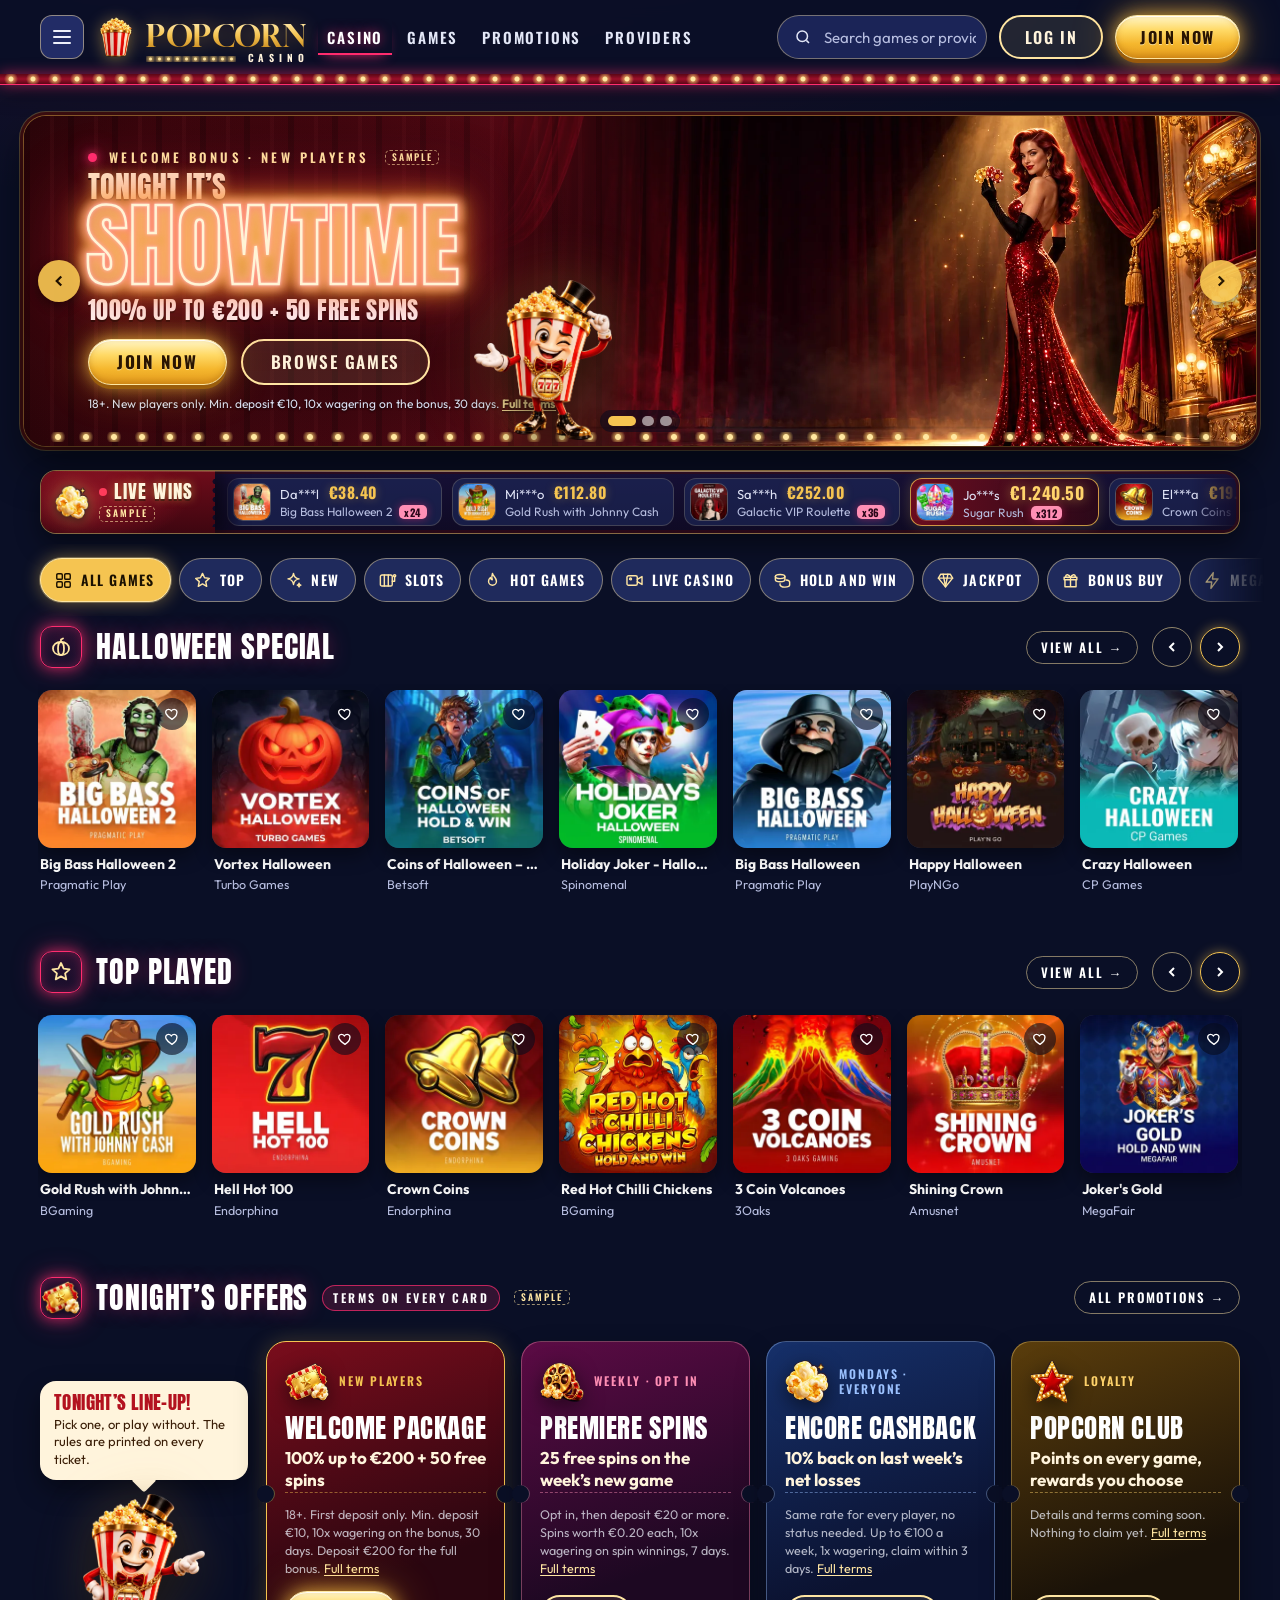
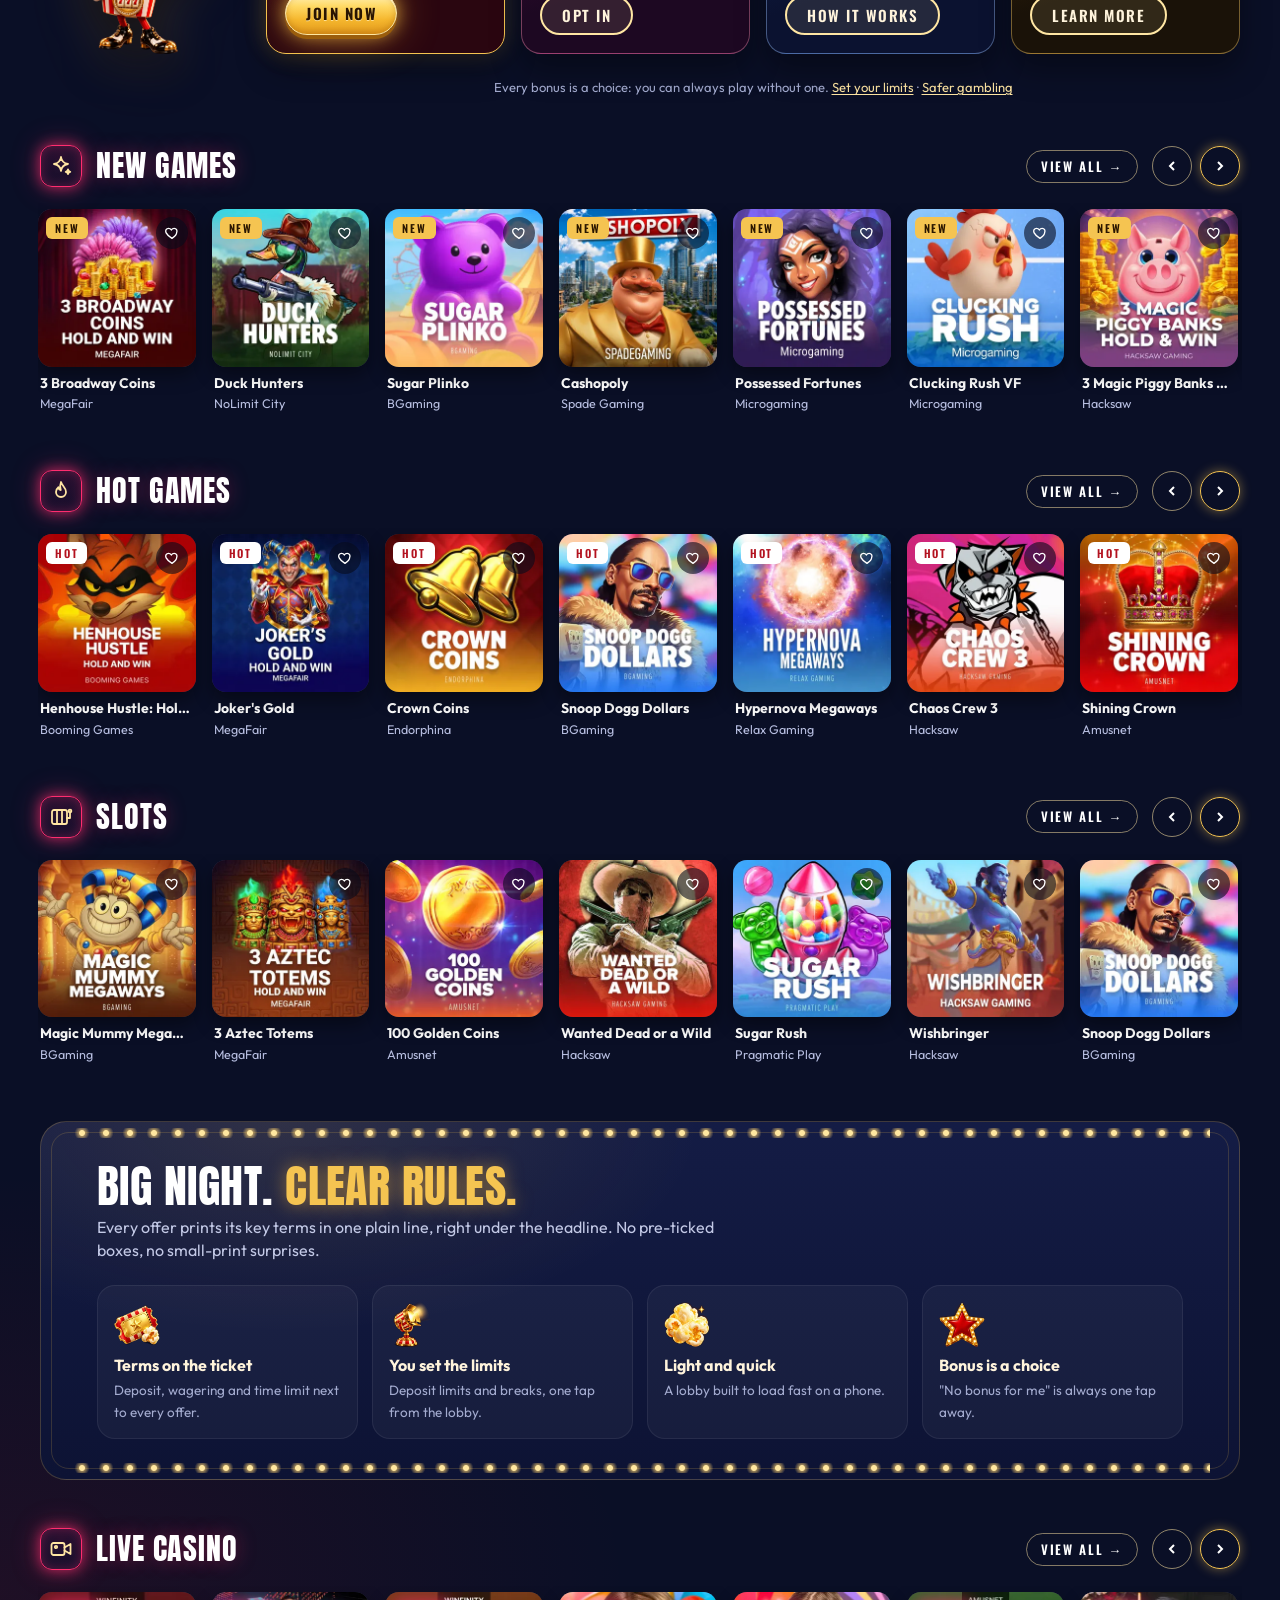
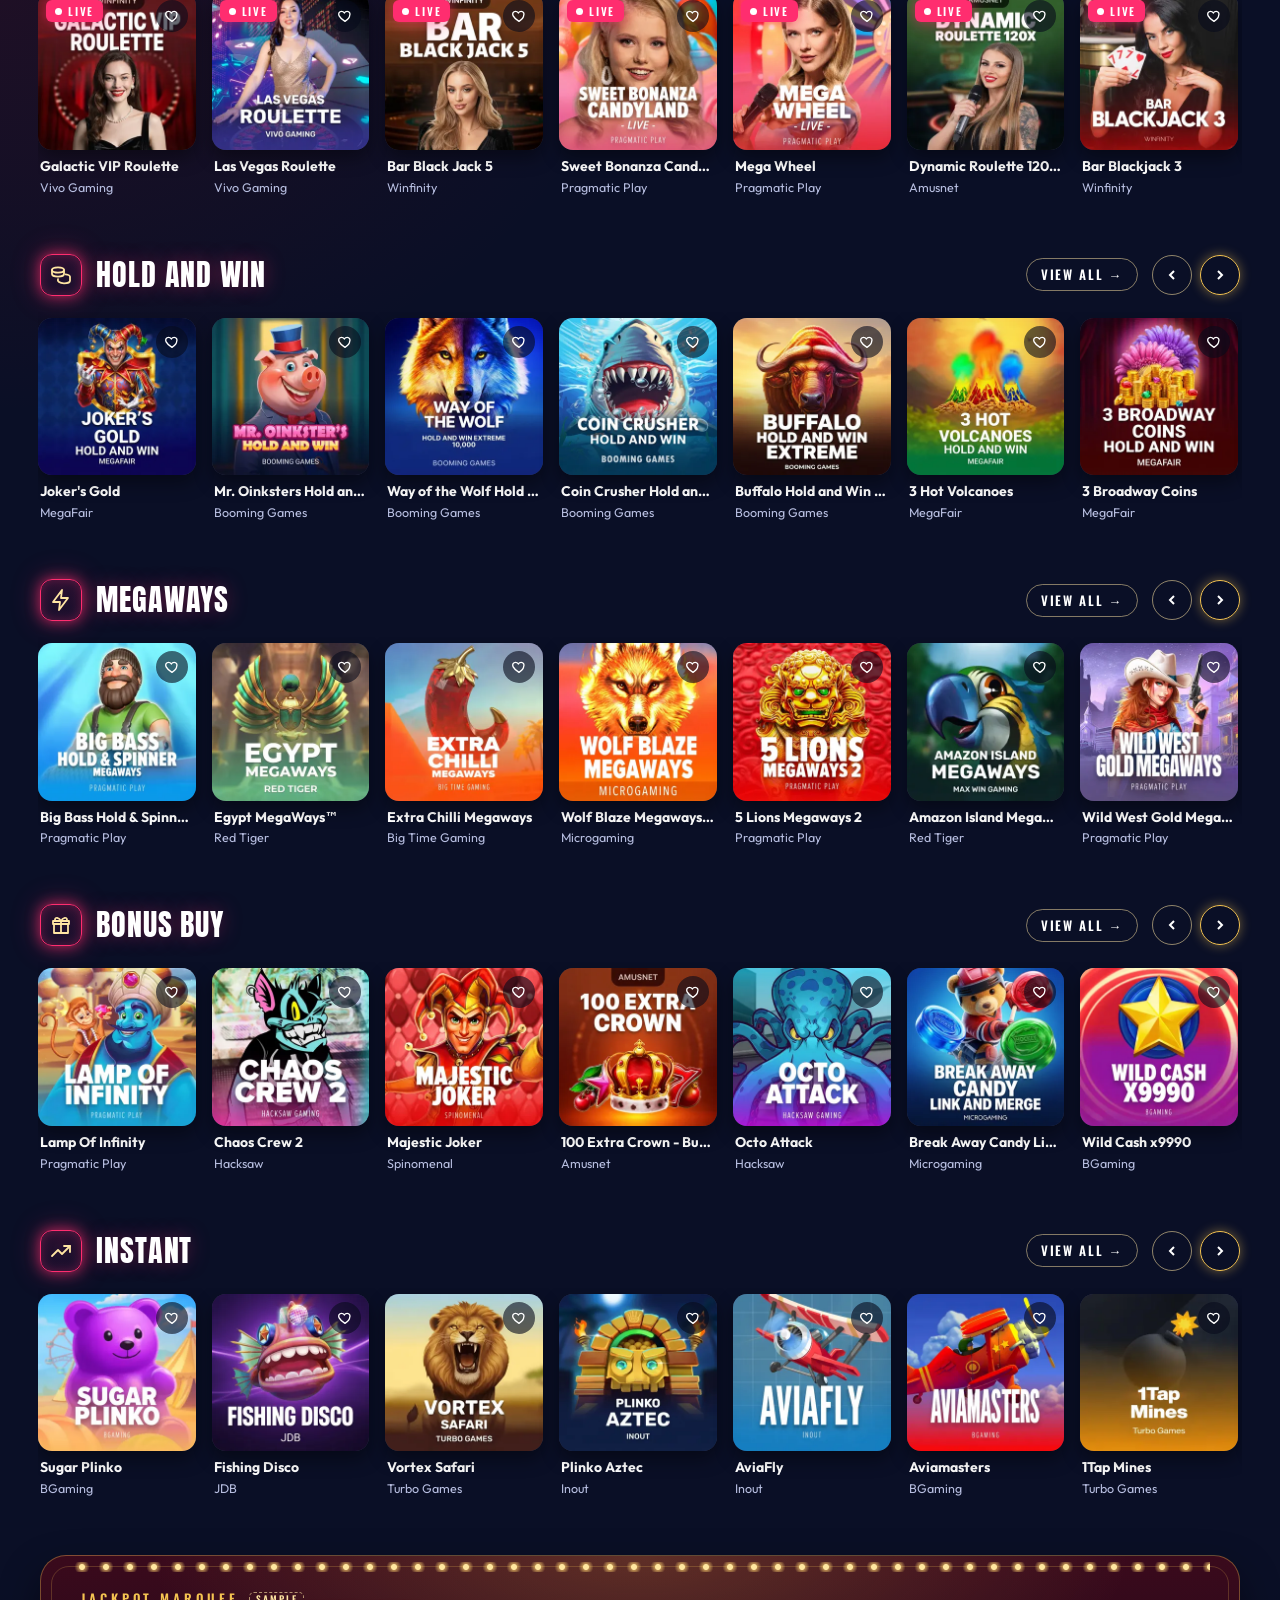
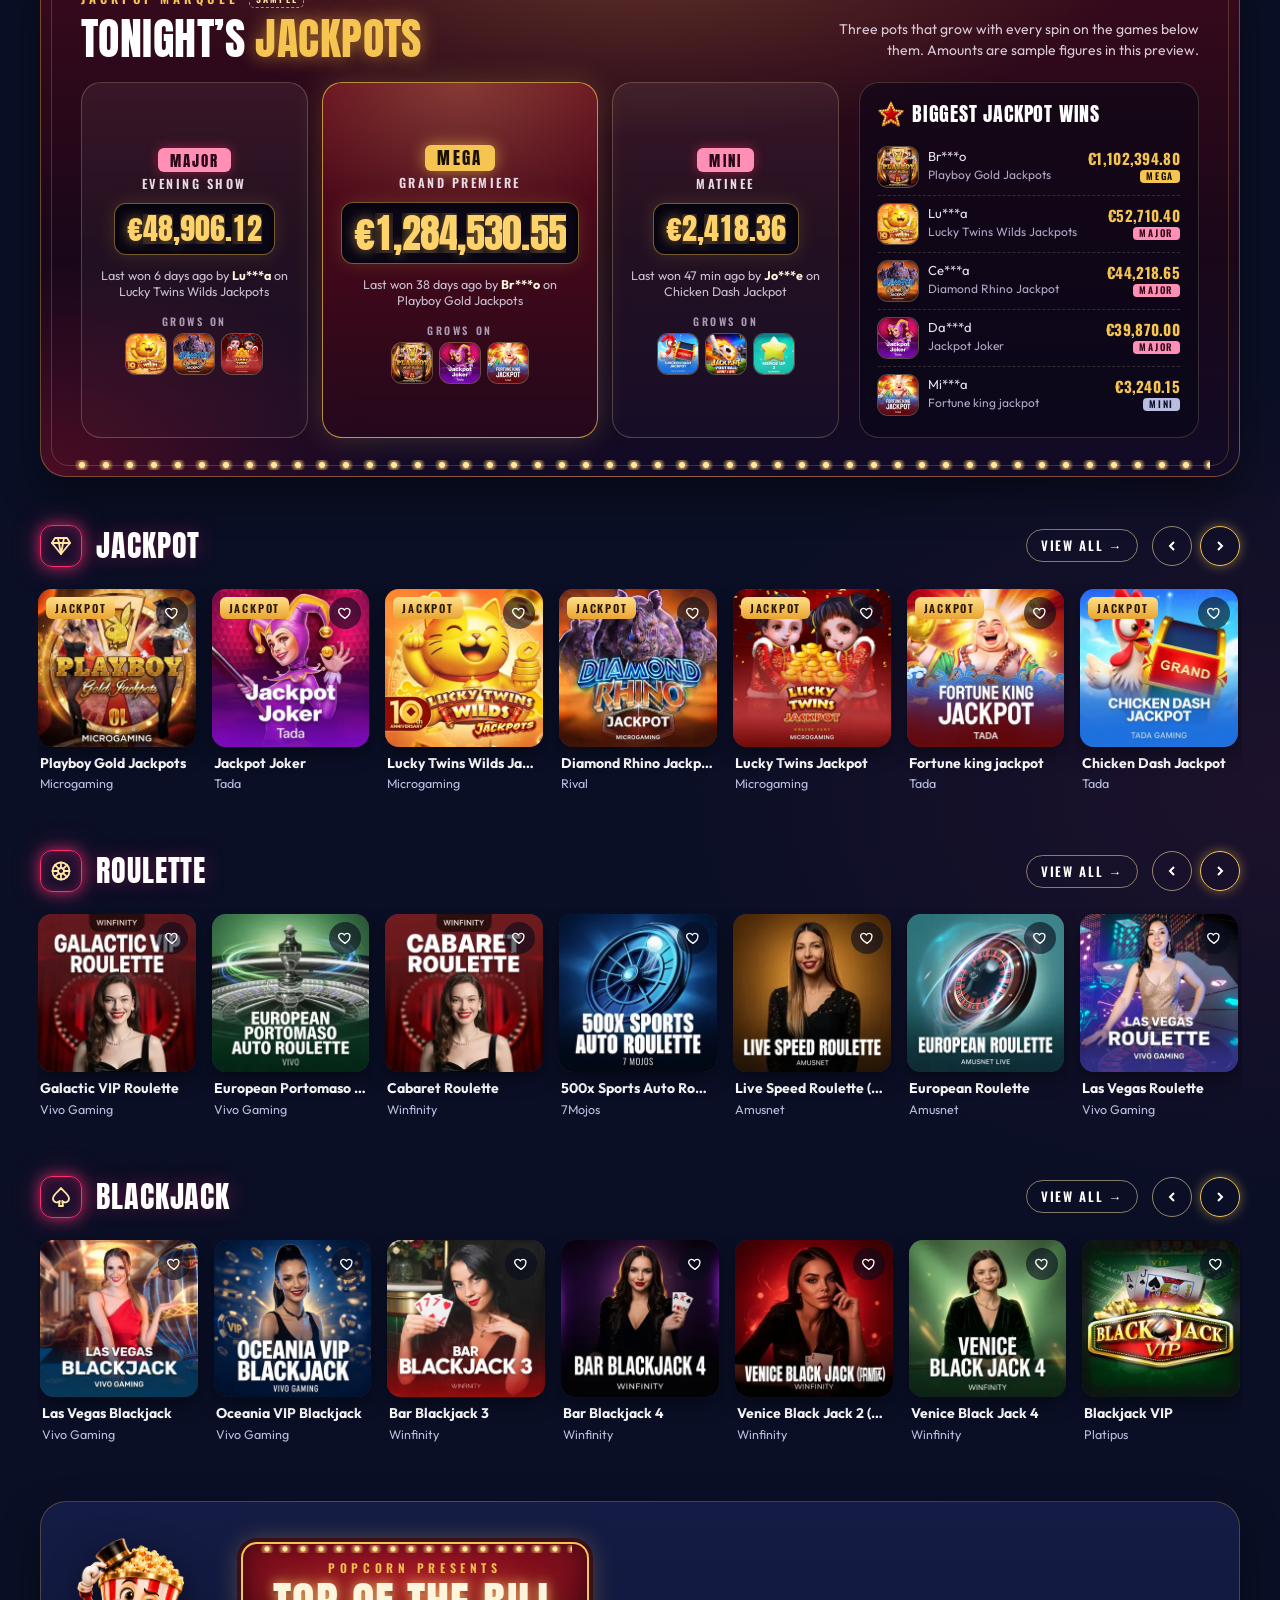
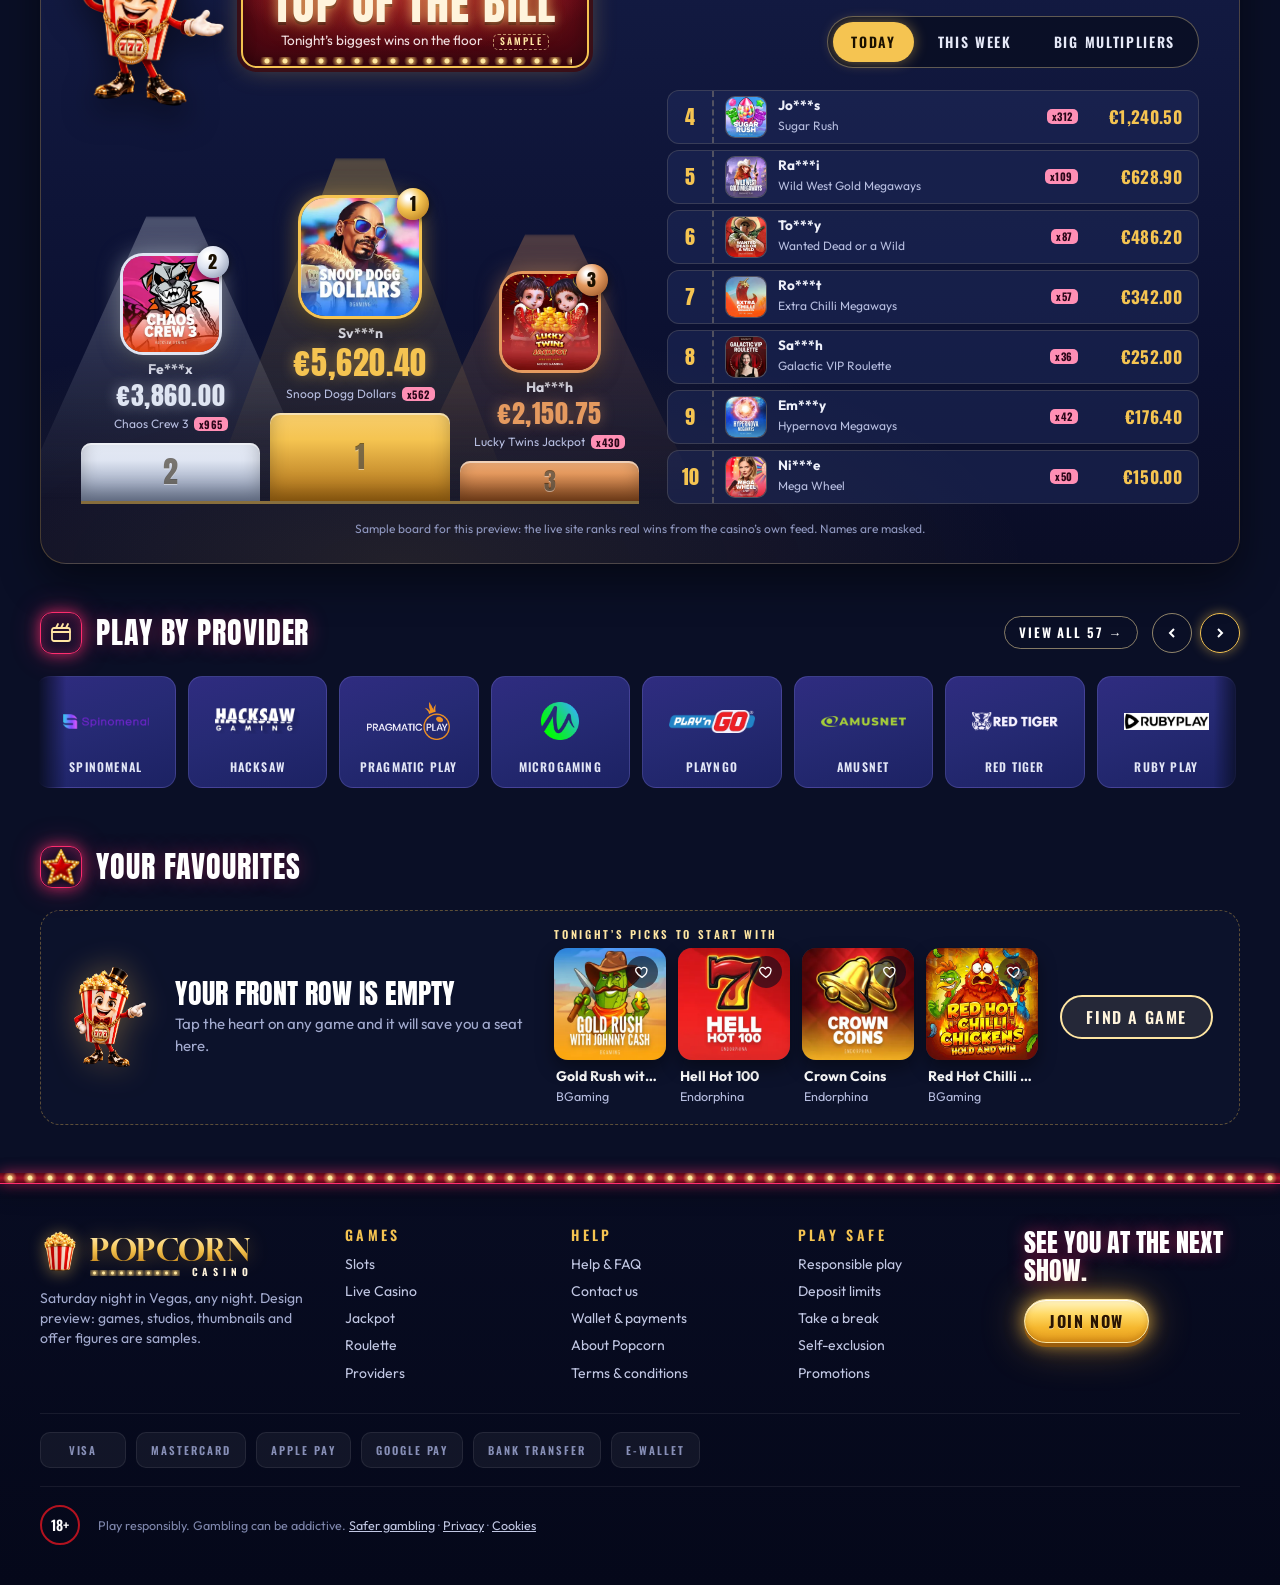
==== commit 86029844: "Popcorn lobby preview v13: wider hero, spacing, smaller mascot, Back fixes, providers, promotions, J" ====
--- a/index.html
+++ b/index.html
@@ -15,6 +15,7 @@
 <link rel="stylesheet" href="assets/v10b-providers.css">
 <link rel="stylesheet" href="assets/v11-site.css">
 <link rel="stylesheet" href="assets/v12-flows.css">
+<link rel="stylesheet" href="assets/v13-owner.css">
 </head>
 <body>
 
@@ -63,7 +64,7 @@
         
         <div class="hero-host mbox m-host-left" id="heroHost"><img src="assets/showman/host-left.webp" alt=""></div>
         <div class="s-copy">
-          <div class="eyebrow"><span class="dot"></span>Welcome bonus &middot; new players</div>
+          <div class="eyebrow"><span class="dot"></span>Welcome bonus &middot; new players<small class="b-sample" title="Sample offer for this preview: the casino sets the real figures and terms.">Sample</small></div>
           <h2 class="s-title"><span class="pre">Tonight it&rsquo;s</span><span class="neon" data-text="SHOWTIME">Showtime</span></h2>
           <p class="s-sub">100% up to &euro;200 + 50 free spins</p>
           <div class="ctas"><a class="pill pill-gold" href="#/join">Join now</a><a class="pill pill-ghost" href="#/games">Browse games</a></div>
@@ -74,7 +75,7 @@
         <div class="s-art" aria-hidden="true"></div>
         <span class="footlights bulbs" aria-hidden="true"></span>
         <div class="s-copy">
-          <div class="eyebrow"><span class="dot"></span>Weekly &middot; opt in</div>
+          <div class="eyebrow"><span class="dot"></span>Weekly &middot; opt in<small class="b-sample" title="Sample offer for this preview: the casino sets the real figures and terms.">Sample</small></div>
           <h2 class="s-title"><span class="pre">This week&rsquo;s</span><span class="neon pink" data-text="PREMIERE">Premiere</span></h2>
           <p class="s-sub">25 free spins on the week&rsquo;s new game</p>
           <div class="ctas"><a class="pill pill-gold" href="#/promotions/premiere">Opt in</a><a class="pill pill-ghost" href="#/games/new">See new games</a></div>
@@ -116,7 +117,7 @@
   
   <section class="results" id="results" hidden aria-live="polite">
     <div class="rail-head"><span class="rail-icon" id="resIcon"></span><h2 id="resTitle" tabindex="-1">Results</h2><span class="tag" id="resCount"></span>
-      <a class="more res-studios" id="resStudios" href="#/providers" hidden>&larr; All studios</a><a class="more" href="#/">&larr; Back to lobby</a></div>
+      <a class="more res-studios" id="resStudios" href="#/providers" hidden>&larr; All studios</a><a class="more lobby-back" href="#/">&larr; Back to lobby</a></div>
     <div class="grid" id="resGrid"></div>
     <p class="res-more" id="resMore" hidden></p>
     <div class="empty noresults" id="noResults" hidden>
@@ -135,7 +136,7 @@
         <h1 id="stTitle" tabindex="-1"><small>Popcorn presents</small>The studios</h1>
         <span class="st-sub"><b id="stTotal"></b> studios &middot; <b id="stGames"></b> games in the lobby</span>
       </div>
-      <a class="more st-back" href="#/">&larr; Back to lobby</a>
+      <a class="more st-back lobby-back" href="#/">&larr; Back to lobby</a>
     </div>
     <div class="st-tools">
       <form class="st-search" role="search" onsubmit="return false">
@@ -169,7 +170,7 @@
     <section class="offers" id="promos" aria-labelledby="offersTitle">
       <div class="rail-head">
         <span class="rail-icon"><img src="assets/icons/ticket.webp" alt=""></span><h2 id="offersTitle">Tonight&rsquo;s offers</h2>
-        <span class="tag">TERMS ON EVERY CARD</span><a class="more" href="#/promotions">All<span class="long"> promotions</span> &rarr;</a>
+        <span class="tag">TERMS ON EVERY CARD</span><small class="b-sample" title="Sample offers for this preview: the casino sets the real figures and terms.">Sample</small><a class="more" href="#/promotions">All<span class="long"> promotions</span> &rarr;</a>
       </div>
       <div class="offers-body">
         <div class="offers-host">
--- a/assets/v13-owner.css
+++ b/assets/v13-owner.css
@@ -0,0 +1,786 @@
+/* Popcorn.casino preview v13: wider hero with the showgirl's face on every slide, one spacing scale, smaller mascot,
+   gold Join now buttons, Back to lobby on every section, picture-led promotions, warmer studios page. Loaded last. */
+:root {
+  --sp-1: 8px;
+  --sp-2: 12px;
+  --sp-3: 16px;
+  --sp-4: 24px;
+  --sp-5: 32px;
+  --sp-6: 48px;
+  --hero-max: 1600px;
+  --hero-h: clamp(330px, 21vw, 400px);
+}
+
+/* ---------- 1. Hero: wider than the rails on big screens, taller, her face in view on every slide ---------- */
+.bnr {
+  height: var(--hero-h);
+  margin-top: var(--sp-5);
+  margin-inline: calc(50% - min(50vw - 24px, var(--hero-max) / 2));
+}
+@media (max-width: 1000px) {
+  .bnr {
+    margin-inline: 0;
+  }
+}
+.s1 .s-art {
+  width: 62%;
+  background: url(art/hero-stage.webp) 100% 46% / auto 152% no-repeat;
+  -webkit-mask-image: linear-gradient(90deg, transparent, #000 30%);
+  mask-image: linear-gradient(90deg, transparent, #000 30%);
+}
+.s2 .s-art {
+  width: 60%;
+  background: url(art/hero-showgirl.webp) 100% 0 / auto 142% no-repeat;
+  -webkit-mask-image: linear-gradient(90deg, transparent, #000 42%);
+  mask-image: linear-gradient(90deg, transparent, #000 42%);
+}
+.s3 .s-art {
+  width: 34%;
+  max-width: 470px;
+  transform: none;
+  filter: none;
+  background: url(art/tile-showgirl.webp) 100% 0 / 100% auto no-repeat;
+  -webkit-mask-image: linear-gradient(90deg, transparent, #000 34%);
+  mask-image: linear-gradient(90deg, transparent, #000 34%);
+}
+.s3 {
+  background:
+    radial-gradient(700px 360px at 78% 40%, rgba(255, 190, 70, .28), transparent 70%),
+    radial-gradient(500px 300px at 20% 50%, #4a3208, transparent 70%),
+    linear-gradient(90deg, #1c1204, #4a2e08 45%, #2a1a05);
+}
+.bnr .hero-host {
+  --h: 160px;
+  right: calc(62% - 120px);
+}
+.s3-host {
+  height: 200px;
+  right: min(30%, 420px);
+}
+.bnr-arrow.next {
+  right: 14px;
+}
+.bnr-arrow.prev {
+  left: 14px;
+}
+@media (max-width: 1200px) {
+  .bnr .hero-host {
+    --h: 140px;
+    right: calc(62% - 104px);
+  }
+  .s3-host {
+    right: 32%;
+    height: 180px;
+  }
+}
+@media (max-width: 1000px) and (min-width: 761px) {
+  .s3-host {
+    display: none;
+  }
+}
+@media (max-width: 760px) {
+  .bnr {
+    height: 300px;
+    margin-top: var(--sp-3);
+  }
+  .s1 .s-art {
+    width: 300px;
+    background-position: 74% 34%;
+    background-size: auto 150%;
+  }
+  .s2 .s-art {
+    width: 230px;
+    background-size: auto 118%;
+    background-position: 84% 0;
+  }
+  .s3 .s-art {
+    width: 190px;
+    max-width: none;
+    background-size: auto 100%;
+    background-position: 100% 0;
+    -webkit-mask-image: linear-gradient(90deg, transparent, #000 30%);
+    mask-image: linear-gradient(90deg, transparent, #000 30%);
+  }
+  .bnr .hero-host {
+    --h: 98px;
+    right: 112px;
+  }
+  .s3-host {
+    height: 112px;
+    right: 96px;
+    bottom: 34px;
+  }
+  .s3 .s-title .neon.gold {
+    font-size: 36px;
+  }
+  body.v-prov .results .rail-head .more:not(.res-studios).lobby-back {
+    display: inline-flex;
+  }
+  .results .rail-head {
+    flex-wrap: wrap;
+    row-gap: 10px;
+  }
+  .results .rail-head .res-studios:not([hidden]),
+  .results .rail-head .res-studios:not([hidden]) + .lobby-back {
+    margin-left: 0;
+    order: 5;
+  }
+  .results .rail-head .res-studios:not([hidden]) {
+    flex-basis: auto;
+    margin-left: 0;
+  }
+}
+@media (max-width: 380px) {
+  .s3 .s-title .neon.gold {
+    font-size: 31px;
+  }
+  .s3 .s-art {
+    background-position: 49% 0;
+  }
+}
+
+/* ---------- 2. Spacing: one scale (8 / 12 / 16 / 24 / 32 / 48), measured against the reference lobby ---------- */
+.wins {
+  margin-top: var(--sp-4);
+}
+.chips {
+  margin-top: 10px;
+  margin-bottom: 10px;
+}
+.rail {
+  margin-bottom: var(--sp-6);
+}
+.rail-head {
+  margin-bottom: 22px;
+}
+.offers,
+.encore,
+.jpm,
+.bill {
+  margin-top: 0;
+  margin-bottom: var(--sp-6);
+}
+.results,
+body.v-prov .results,
+.studios {
+  margin-top: var(--sp-5);
+}
+.page:not(.pg-box):not(.pg-deposit) {
+  margin-top: var(--sp-5);
+  margin-bottom: var(--sp-6);
+}
+footer {
+  margin-top: var(--sp-6);
+}
+@media (max-width: 760px) {
+  .wins {
+    margin-top: var(--sp-3);
+  }
+  .chips {
+    margin-top: 4px;
+    margin-bottom: 4px;
+  }
+  .rail {
+    margin-bottom: var(--sp-5);
+  }
+  .rail-head {
+    margin-bottom: 18px;
+  }
+  .offers,
+  .encore,
+  .jpm,
+  .bill {
+    margin-bottom: var(--sp-5);
+  }
+  .results,
+  body.v-prov .results,
+  .studios {
+    margin-top: var(--sp-4);
+  }
+  .page:not(.pg-box):not(.pg-deposit) {
+    margin-top: var(--sp-4);
+    margin-bottom: var(--sp-5);
+  }
+  footer {
+    margin-top: var(--sp-5);
+  }
+}
+
+/* ---------- 3. The mascot a bit smaller everywhere (about 18%) ---------- */
+.offers-host .mbox {
+  --h: 160px;
+}
+.bill-host {
+  height: 168px;
+}
+.st-host {
+  height: 156px;
+  bottom: -10px;
+}
+@media (min-width: 761px) {
+  .st-head {
+    padding-left: 140px;
+    min-height: 150px;
+  }
+}
+.empty-pop.empty-host {
+  width: 86px;
+  height: 100px;
+}
+.empty-host img {
+  height: 100px;
+}
+.loader-host {
+  width: 124px;
+}
+@media (min-width: 1161px) {
+  .bill-head {
+    padding-left: 160px;
+  }
+}
+@media (max-width: 1160px) and (min-width: 761px) {
+  .bill-host {
+    height: 164px;
+  }
+  .bill-head {
+    padding-left: 150px;
+  }
+}
+@media (max-width: 760px) {
+  .offers-host .mbox {
+    --h: 98px;
+  }
+  .bill-host {
+    height: 96px;
+  }
+  .tabbar a.mid img {
+    width: 42px;
+    margin-top: 9px;
+  }
+}
+
+/* ---------- 8. Join now: more gold, more glow, same 44 px tap size ---------- */
+a.pill-gold[href="#/join"] {
+  position: relative;
+  overflow: hidden;
+  isolation: isolate;
+  min-height: 44px;
+  color: #2a1400;
+  background: linear-gradient(180deg, #fff6c8 0%, #ffd965 34%, #f5b72e 66%, #e39a1c 100%);
+  border: 1px solid #ffe7a0;
+  box-shadow:
+    0 4px 0 #9a5d0c,
+    inset 0 1px 0 rgba(255, 255, 255, .85),
+    inset 0 -2px 6px rgba(150, 80, 0, .35),
+    0 0 18px rgba(255, 200, 70, .75),
+    0 0 44px rgba(255, 170, 40, .45);
+  text-shadow: 0 1px 0 rgba(255, 240, 190, .7);
+}
+a.pill-gold[href="#/join"]::after {
+  content: "";
+  position: absolute;
+  z-index: -1;
+  top: 0;
+  bottom: 0;
+  left: -60%;
+  width: 40%;
+  background: linear-gradient(100deg, transparent, rgba(255, 255, 255, .75), transparent);
+  transform: skewX(-18deg);
+  animation: joinShine 3.8s ease-in-out infinite;
+  pointer-events: none;
+}
+a.pill-gold[href="#/join"]:hover,
+a.pill-gold[href="#/join"]:focus-visible {
+  background: linear-gradient(180deg, #fffbe0 0%, #ffe27e 34%, #ffc23c 66%, #eda422 100%);
+  box-shadow:
+    0 4px 0 #9a5d0c,
+    inset 0 1px 0 rgba(255, 255, 255, .9),
+    inset 0 -2px 6px rgba(150, 80, 0, .3),
+    0 0 26px rgba(255, 210, 90, .95),
+    0 0 64px rgba(255, 170, 40, .6);
+}
+@keyframes joinShine {
+  0%, 55% {
+    left: -60%;
+  }
+  85%, 100% {
+    left: 130%;
+  }
+}
+.tabbar a.mid span {
+  border-color: #ffd965;
+  box-shadow:
+    0 0 0 2px rgba(255, 230, 150, .45),
+    0 0 22px rgba(255, 200, 70, .85),
+    0 0 46px rgba(255, 170, 40, .45),
+    0 6px 14px rgba(0, 0, 0, .5);
+}
+.tabbar a.mid {
+  color: #ffd965;
+  text-shadow: 0 0 10px rgba(255, 200, 70, .7);
+}
+@media (prefers-reduced-motion: reduce) {
+  a.pill-gold[href="#/join"]::after {
+    animation: none;
+    display: none;
+  }
+}
+
+/* ---------- 4 + 7. Back on the game page, Back to lobby on every section (one look, top right; on phones top left) ---------- */
+.lobby-back,
+.gd-back {
+  display: inline-flex;
+  align-items: center;
+  gap: 6px;
+  min-height: 44px;
+  padding: 0 18px;
+  border: 1.5px solid rgba(255, 230, 163, .55);
+  border-radius: 99px;
+  font: 600 13px/1 var(--condensed);
+  letter-spacing: .14em;
+  text-transform: uppercase;
+  color: #fff;
+  white-space: nowrap;
+  background: rgba(255, 230, 163, .06);
+  transition: background .2s, color .2s, border-color .2s;
+}
+.lobby-back:hover,
+.lobby-back:focus-visible,
+.gd-back:hover,
+.gd-back:focus-visible {
+  background: #ffe6a3;
+  border-color: #ffe6a3;
+  color: #1a1000;
+}
+.results .rail-head .lobby-back {
+  margin-left: auto;
+}
+.results .rail-head .res-studios:not([hidden]) {
+  margin-left: auto;
+}
+.results .rail-head .res-studios:not([hidden]) + .lobby-back {
+  margin-left: 0;
+}
+.page {
+  position: relative;
+}
+.lobby-bar {
+  position: absolute;
+  top: 0;
+  right: 0;
+  z-index: 2;
+}
+.gd-head {
+  align-items: center;
+}
+.gd-back {
+  order: -1;
+}
+@media (max-width: 760px) {
+  .lobby-bar {
+    position: static;
+    margin-bottom: var(--sp-2);
+  }
+  .lobby-back,
+  .gd-back {
+    font-size: 12px;
+    padding: 0 14px;
+  }
+}
+
+/* ---------- 6. Promotions: picture-led cards, kicker, title, offer line, terms, outline "See the offer" ---------- */
+.pr-head {
+  margin: 0 0 var(--sp-4);
+}
+.pr-head .st-host {
+  height: 150px;
+  bottom: -8px;
+  left: 6px;
+  animation: bob 3.6s ease-in-out infinite;
+  transform-origin: 50% 100%;
+}
+@media (min-width: 1001px) {
+  .pr-head .st-sign {
+    min-width: 420px;
+  }
+}
+.promo-grid {
+  grid-template-columns: repeat(4, minmax(0, 1fr));
+  gap: var(--sp-4) 20px;
+  max-width: none;
+}
+.promo-grid .promo {
+  position: relative;
+  background: var(--obg);
+  border: 1px solid color-mix(in srgb, var(--oc) 42%, transparent);
+  box-shadow: 0 16px 30px rgba(0, 0, 0, .35);
+  transition: transform .25s, box-shadow .25s, border-color .25s;
+}
+.promo-grid .promo:not(.open):hover,
+.promo-grid .promo:not(.open):focus-within {
+  transform: translateY(-4px);
+  border-color: var(--oc);
+  box-shadow: 0 20px 36px rgba(0, 0, 0, .45), 0 0 26px color-mix(in srgb, var(--oc) 35%, transparent);
+}
+.promo-grid .promo-art {
+  display: block;
+  align-self: stretch;
+  width: auto;
+  height: 176px;
+  padding: 0;
+  overflow: hidden;
+  border-bottom: 0;
+  background: #120914;
+}
+.promo-grid .promo-art img.pc-art {
+  display: block;
+  width: 100%;
+  height: 100%;
+  object-fit: cover;
+  object-position: 50% 42%;
+  filter: none;
+  transition: transform 1.2s ease;
+}
+.promo-grid .promo:hover .promo-art img.pc-art {
+  transform: scale(1.06);
+}
+.promo-grid .promo-art::after {
+  content: "";
+  position: absolute;
+  inset: auto 0 0;
+  height: 60px;
+  background: linear-gradient(180deg, transparent, color-mix(in srgb, var(--oc) 10%, #0d0612 70%));
+  pointer-events: none;
+}
+.promo-grid .pa-bulbs {
+  top: auto;
+  bottom: 6px;
+  z-index: 2;
+}
+.pa-shine {
+  position: absolute;
+  z-index: 1;
+  top: 0;
+  bottom: 0;
+  left: -50%;
+  width: 34%;
+  background: linear-gradient(100deg, transparent, rgba(255, 245, 210, .35), transparent);
+  transform: skewX(-16deg);
+  animation: paShine 5.5s ease-in-out infinite;
+  pointer-events: none;
+}
+.promo:nth-child(2) .pa-shine {
+  animation-delay: 1.3s;
+}
+.promo:nth-child(3) .pa-shine {
+  animation-delay: 2.6s;
+}
+.promo:nth-child(4) .pa-shine {
+  animation-delay: 3.9s;
+}
+@keyframes paShine {
+  0%, 60% {
+    left: -50%;
+  }
+  90%, 100% {
+    left: 130%;
+  }
+}
+.promo-grid .promo-body {
+  gap: 0;
+  padding: 16px 18px 18px;
+}
+.promo .ohead {
+  display: flex;
+  align-items: center;
+  justify-content: space-between;
+  gap: 8px;
+  margin-bottom: 8px;
+}
+.promo .ohead .okind {
+  font-size: 12px;
+  letter-spacing: .16em;
+}
+.promo .b-sample,
+.offers-foot .b-sample {
+  margin-left: 0;
+}
+.promo-grid .promo h2 {
+  font-size: 27px;
+  letter-spacing: .02em;
+}
+.promo .oval {
+  margin: 6px 0 14px;
+  font: 700 17px/1.3 var(--body);
+  color: #fff4dc;
+}
+.promo-grid .promo .oterms {
+  flex: 1;
+  margin: 0;
+  padding-top: 12px;
+  border-top: 1px dashed color-mix(in srgb, var(--oc) 45%, transparent);
+  font-size: 12.5px;
+  line-height: 1.5;
+  color: rgba(238, 240, 250, .76);
+}
+.promo-grid .promo-ctas {
+  display: flex;
+  margin-top: 16px;
+}
+.promo-grid .promo-ctas .pill.promo-see {
+  width: auto;
+  height: 44px;
+  padding: 0 22px;
+  border: 2px solid #ffe6a3;
+  color: #fff4dc;
+  background: rgba(255, 230, 163, .1);
+  font-size: 15px;
+  letter-spacing: .1em;
+}
+.promo-grid .promo-ctas .pill.promo-see:hover,
+.promo-grid .promo-ctas .pill.promo-see:focus-visible {
+  background: #ffe6a3;
+  color: #1a1000;
+}
+.promo-grid .promo.open {
+  grid-template-columns: minmax(280px, 340px) minmax(0, 1fr);
+  grid-template-rows: auto 1fr;
+}
+.promo-grid .promo.open .promo-art {
+  height: 100%;
+  min-height: 220px;
+  max-height: 340px;
+}
+.promo-go {
+  margin-bottom: 14px;
+}
+.offers-foot {
+  margin-top: var(--sp-4);
+  text-align: center;
+}
+@media (max-width: 1200px) {
+  .promo-grid {
+    grid-template-columns: repeat(2, minmax(0, 1fr));
+  }
+}
+@media (max-width: 760px) {
+  .st-head,
+  .pr-head {
+    padding-left: 0;
+    min-height: 0;
+  }
+  .pr-head .st-sign {
+    min-width: 0;
+  }
+  .promo-grid {
+    grid-template-columns: 1fr;
+    gap: var(--sp-3);
+  }
+  .promo-grid .promo,
+  .promo-grid .promo.open {
+    display: grid;
+    grid-template-columns: 104px minmax(0, 1fr);
+    grid-template-rows: auto;
+    column-gap: 14px;
+    padding: 16px;
+    align-items: start;
+  }
+  .promo-grid .promo-body {
+    display: contents;
+  }
+  .promo-grid .promo-art,
+  .promo-grid .promo.open .promo-art {
+    grid-column: 1;
+    grid-row: 1 / span 3;
+    height: 138px;
+    min-height: 0;
+    border-radius: 12px;
+    border: 1px solid color-mix(in srgb, var(--oc) 45%, transparent);
+  }
+  .promo-grid .pa-bulbs {
+    display: none;
+  }
+  .promo .ohead,
+  .promo-grid .promo h2,
+  .promo .oval {
+    grid-column: 2;
+  }
+  .promo .ohead {
+    margin-bottom: 4px;
+  }
+  .promo .ohead .okind {
+    font-size: 11px;
+    letter-spacing: .12em;
+  }
+  .promo-grid .promo h2 {
+    font-size: 24px;
+  }
+  .promo .oval {
+    margin: 6px 0 0;
+    font-size: 15px;
+  }
+  .promo-grid .promo .oterms,
+  .promo-grid .promo-ctas,
+  .promo-more {
+    grid-column: 1 / -1;
+  }
+  .promo-grid .promo .oterms {
+    margin-top: 14px;
+  }
+  .promo-grid .promo-ctas {
+    margin-top: 14px;
+  }
+  .promo-grid .promo-ctas .pill.promo-see {
+    width: 100%;
+  }
+  .promo-more {
+    margin: 14px -16px -16px;
+  }
+}
+
+/* ---------- 5. Studios: indigo tiles with light logos (the reference's colours), Popcorn gold on hover ---------- */
+.studios {
+  position: relative;
+}
+.st-card {
+  gap: 6px;
+  padding: 10px 10px 14px;
+  background: linear-gradient(160deg, #2f2c80 0%, #262a74 45%, #1c2263 100%);
+  border: 1px solid rgba(170, 160, 255, .2);
+  box-shadow: 0 10px 22px rgba(4, 6, 30, .45), inset 0 1px 0 rgba(255, 255, 255, .06);
+}
+.st-card .ppill,
+.st-text .ppill {
+  height: 78px;
+  padding: 10px 14px;
+  background: none;
+  box-shadow: none;
+}
+.st-card .ppill img {
+  max-height: 46px;
+  max-width: 88%;
+}
+.st-word {
+  color: #fff;
+  font-size: 23px;
+  text-shadow: 0 0 14px rgba(160, 150, 255, .35);
+}
+.st-name {
+  text-align: center;
+  font-size: 13.5px;
+  color: #e9e6ff;
+}
+.st-meta {
+  text-align: center;
+  font-size: 12px;
+  color: #aaa6dc;
+}
+.st-meta b {
+  color: #ffd965;
+}
+.st-card:hover,
+.st-card:focus-visible {
+  border-color: #ffd965;
+  background: linear-gradient(160deg, #3a3594 0%, #2d2f82 45%, #212870 100%);
+  box-shadow: 0 14px 28px rgba(4, 6, 30, .5), 0 0 22px rgba(255, 200, 70, .3);
+}
+.st-card:hover .st-name {
+  color: #ffe6a3;
+}
+.pcard {
+  background: linear-gradient(160deg, #2f2c80 0%, #262a74 45%, #1c2263 100%);
+  border-color: rgba(170, 160, 255, .2);
+}
+.pcard .ppill {
+  background: none;
+  box-shadow: none;
+}
+@media (max-width: 760px) {
+  .st-card .ppill,
+  .st-text .ppill {
+    height: 62px;
+  }
+  .st-word {
+    font-size: 19px;
+  }
+}
+
+/* ---------- reduced motion: no moving parts ---------- */
+@media (prefers-reduced-motion: reduce) {
+  .pa-shine {
+    display: none;
+    animation: none;
+  }
+  .pr-head .st-host {
+    animation: none;
+  }
+  .promo-grid .promo-art img.pc-art,
+  .promo-grid .promo {
+    transition: none;
+  }
+  .promo-grid .promo:hover .promo-art img.pc-art {
+    transform: none;
+  }
+}
+.promo-go a.pill {
+  text-decoration: none;
+}
+@media (max-width: 760px) {
+  .st-head .st-back {
+    align-self: flex-start;
+  }
+}
+.results .rail-head .res-studios[hidden] + .lobby-back {
+  margin-left: auto;
+}
+
+/* SAMPLE next to every made-up offer figure on the home page (banner offers, offer cards) */
+.bnr .eyebrow .b-sample {
+  margin-left: 4px;
+  letter-spacing: .18em;
+}
+.offers .rail-head .b-sample {
+  margin-left: 0;
+}
+@media (max-width: 760px) {
+  .offers .rail-head .tag {
+    display: none;
+  }
+}
+@media (max-width: 400px) {
+  .bnr .s-copy .eyebrow {
+    letter-spacing: .1em;
+    gap: 6px;
+  }
+  .bnr .eyebrow .b-sample {
+    margin-left: 0;
+    padding: 2px 4px;
+    letter-spacing: .12em;
+  }
+}
+@media (max-width: 340px) {
+  .bnr .s-title .neon {
+    font-size: 42px;
+  }
+  .bnr .s3 .s-title .neon.gold {
+    font-size: 26px;
+  }
+  .s3 .s-art {
+    background-position: 0 0;
+  }
+}
+
+/* Promotions header on phones: keep a compact mascot beside the sign (v13 review F2) */
+@media (max-width: 760px) {
+  .pr-head {
+    position: relative;
+    padding-left: 80px;
+  }
+  .pr-head .st-host {
+    display: block;
+    height: 100px;
+    top: 0;
+    bottom: auto;
+    left: -6px;
+  }
+}
